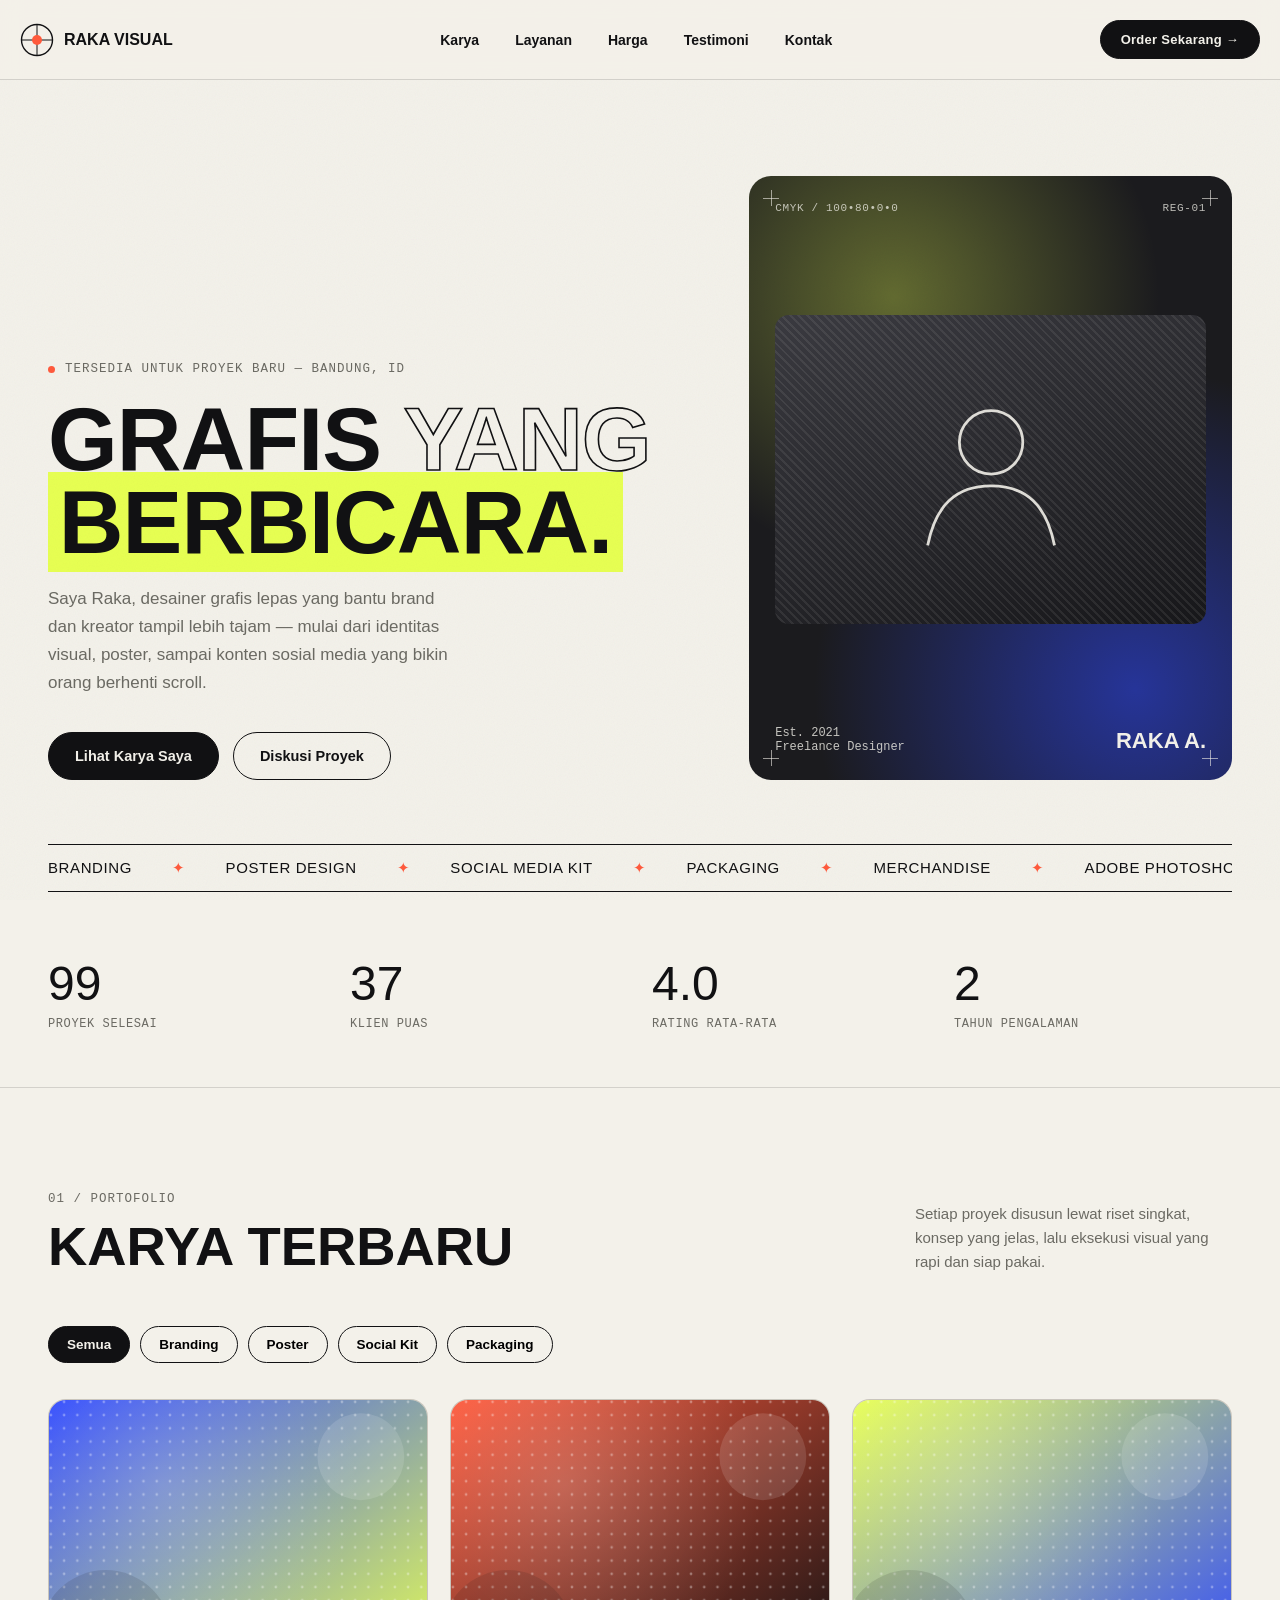
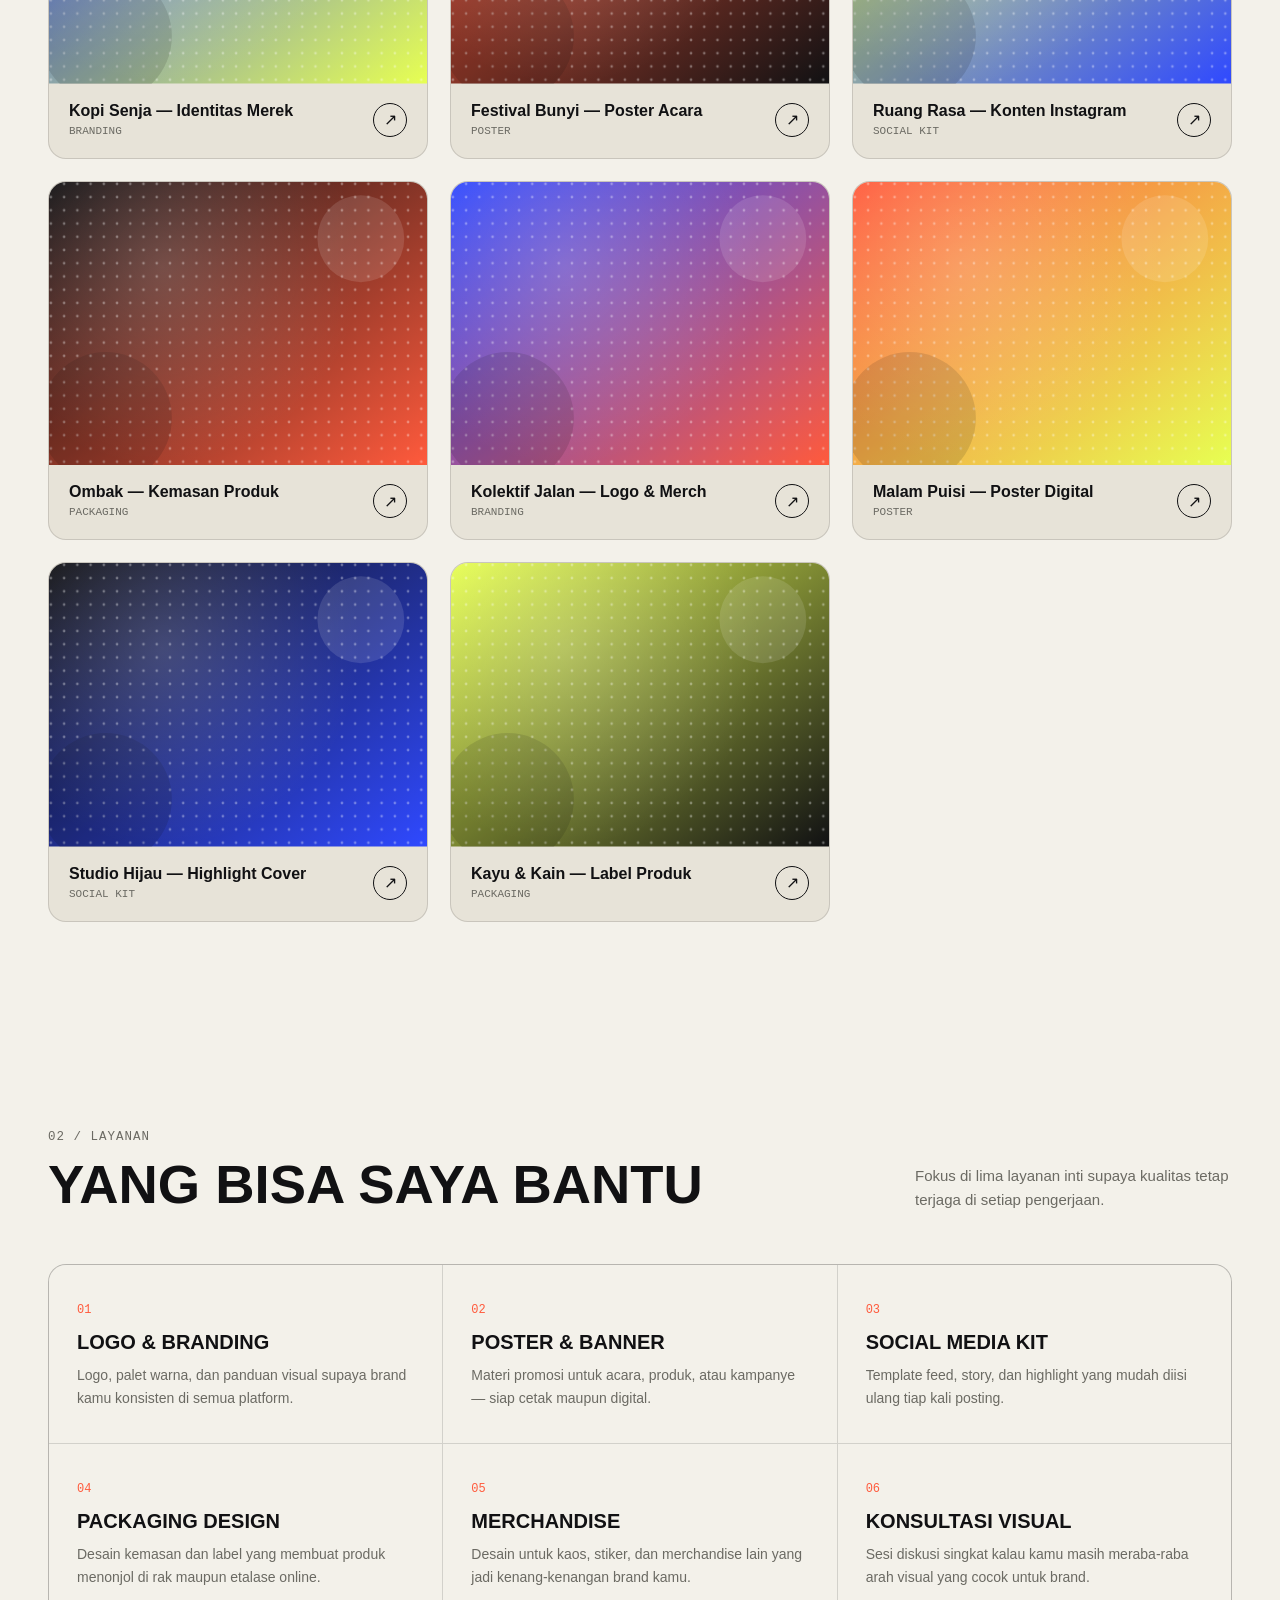
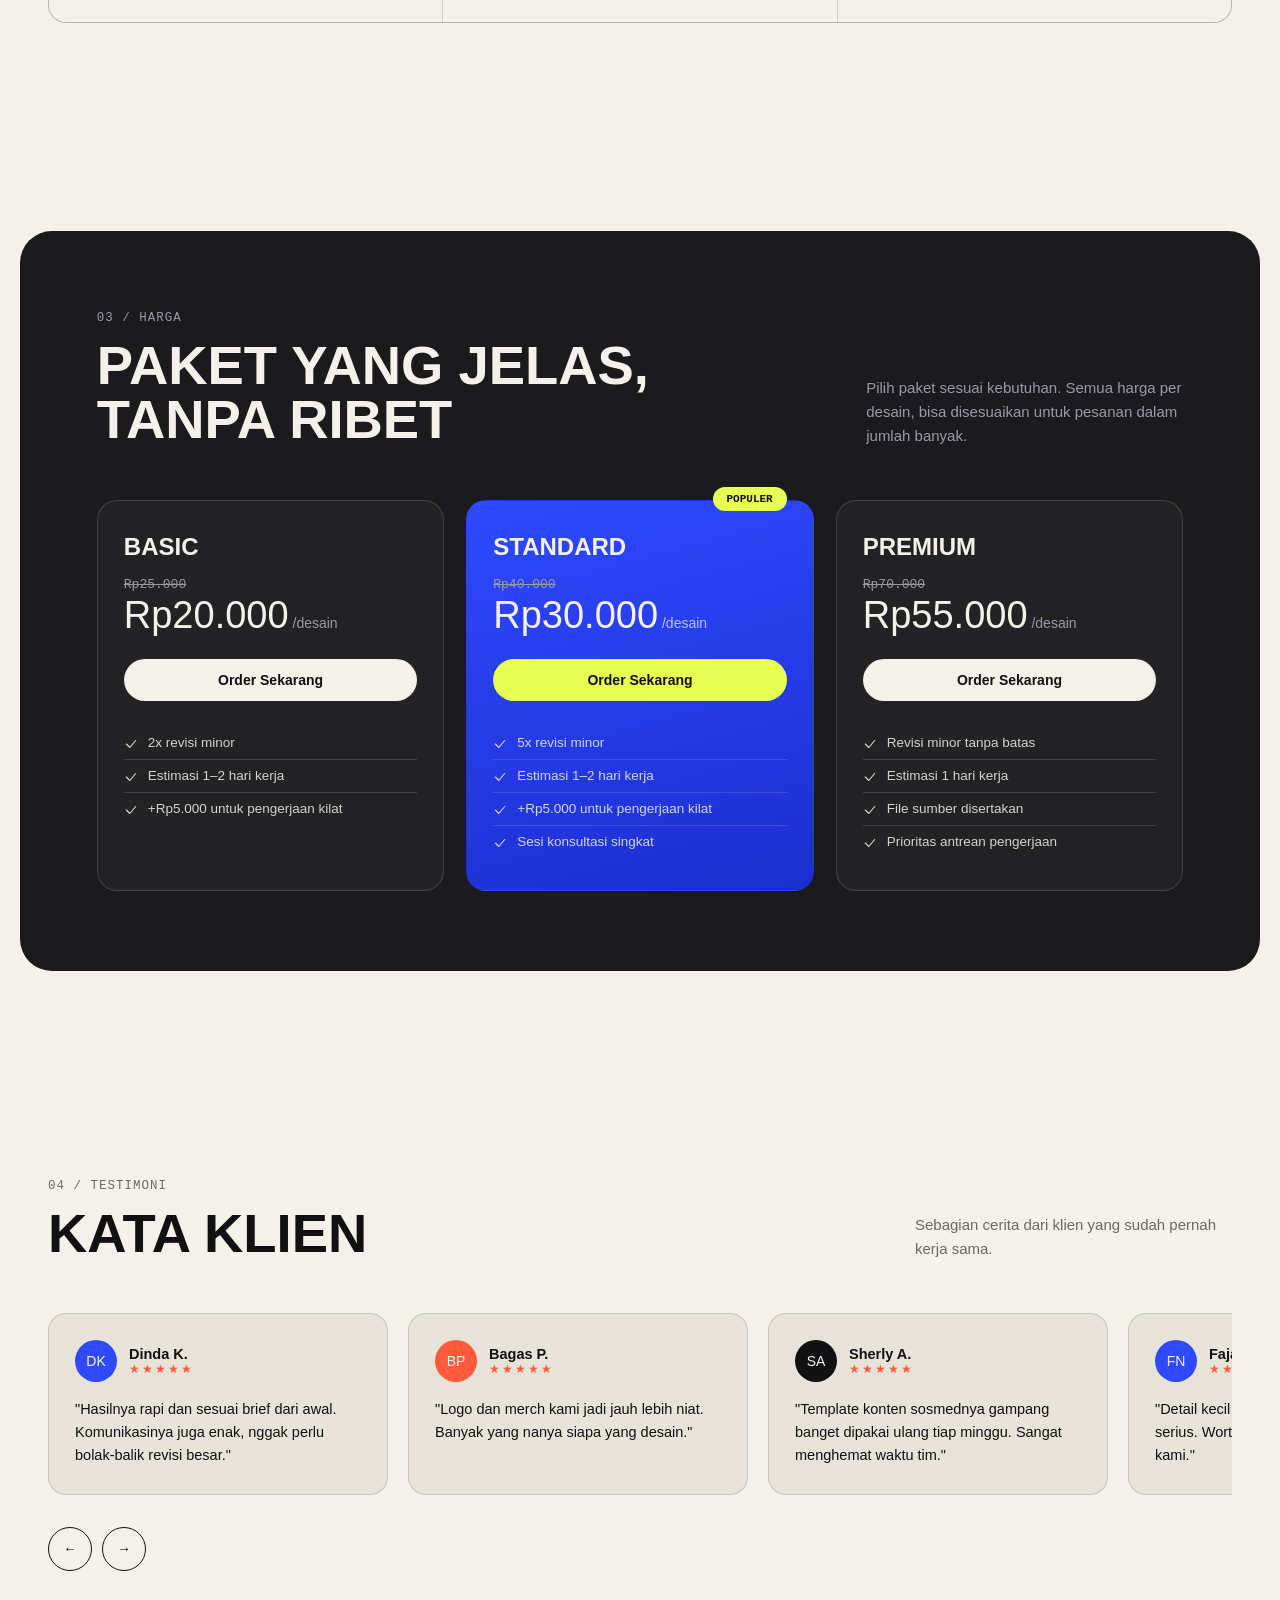
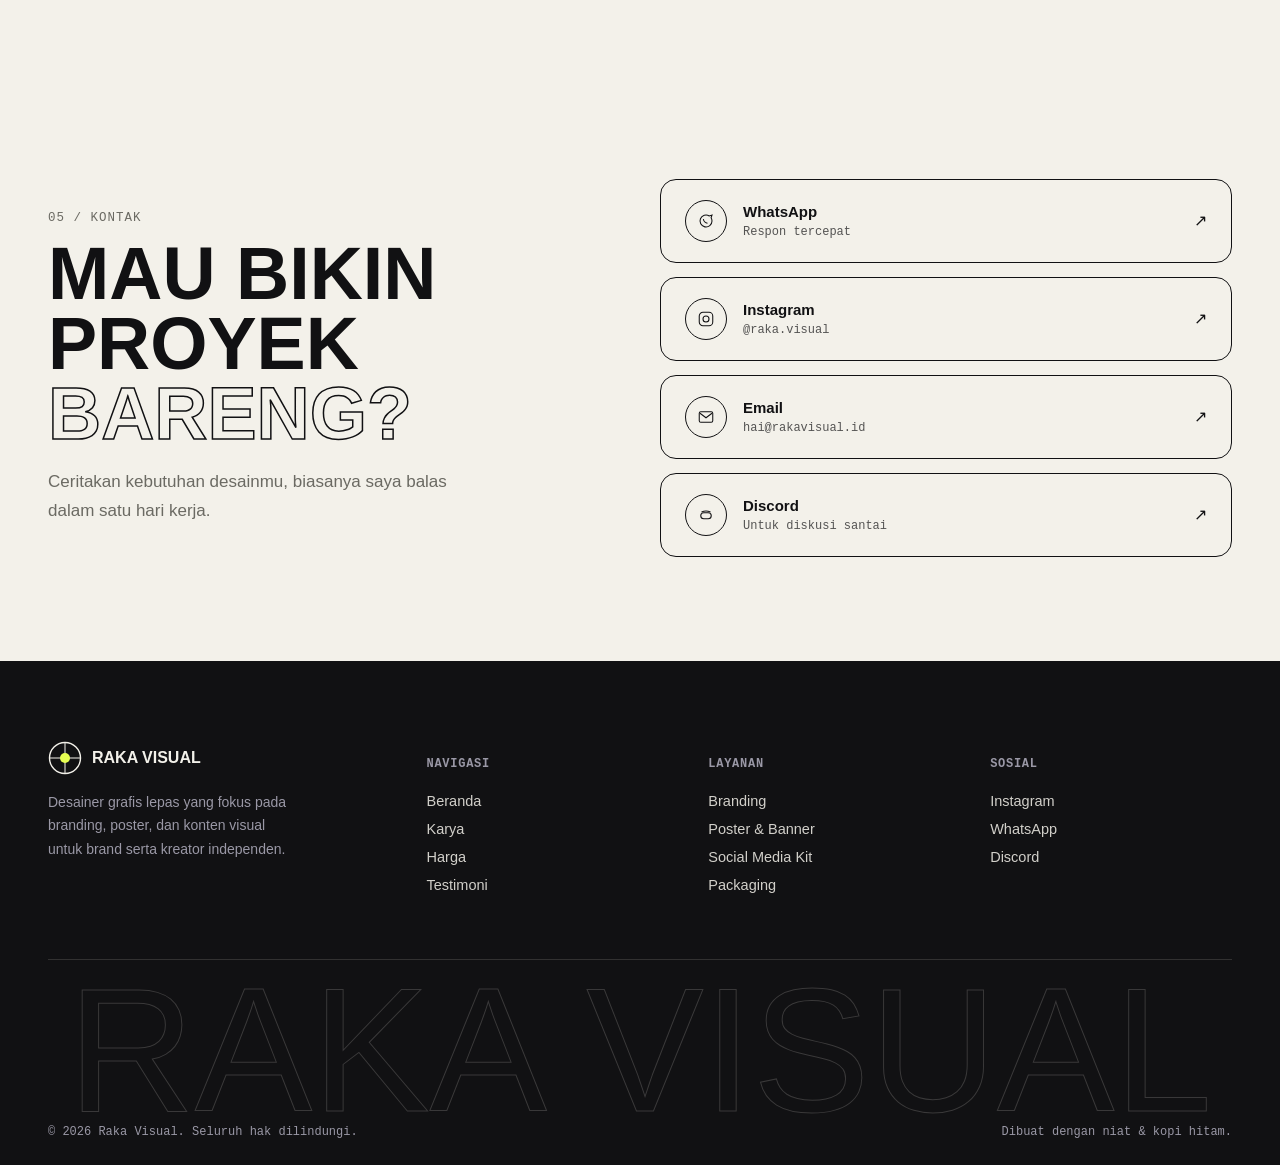
==== index.html @ ed89bfbc "Add files via upload" ====
<!DOCTYPE html>
<html lang="id">
<head>
<meta charset="UTF-8">
<meta name="viewport" content="width=device-width, initial-scale=1.0">
<title>Raka Visual — Desainer Grafis</title>
<meta name="description" content="Portofolio Raka Visual, desainer grafis lepas untuk branding, poster, social media kit, dan packaging.">
<style>
  :root{
    --ink:#111113;
    --paper:#F3F1EA;
    --paper-dim:#E7E3D8;
    --surface:#1B1B1E;
    --surface-2:#232326;
    --cobalt:#2F49FF;
    --acid:#E7FF52;
    --coral:#FF5A3C;
    --line: rgba(17,17,19,0.14);
    --line-dark: rgba(243,241,234,0.14);
    --muted:#6B6A63;
    --muted-dark:#9A98A6;
    --radius: 22px;
    --ff-display: 'Archivo Black', 'Arial Black', sans-serif;
    --ff-body: 'Inter', -apple-system, BlinkMacSystemFont, 'Segoe UI', sans-serif;
    --ff-mono: 'Space Mono', 'Courier New', monospace;
    --ease: cubic-bezier(.16,.84,.44,1);
  }

  @font-face{
    font-family:'Archivo Black'; src: local('Archivo Black');
  }

  *,*::before,*::after{ box-sizing:border-box; }
  html{ scroll-behavior:smooth; }
  @media (prefers-reduced-motion: reduce){
    html{ scroll-behavior:auto; }
    *,*::before,*::after{ animation-duration:0.001ms !important; animation-iteration-count:1 !important; transition-duration:0.001ms !important; scroll-behavior:auto !important; }
  }

  body{
    margin:0;
    background:var(--paper);
    color:var(--ink);
    font-family:var(--ff-body);
    -webkit-font-smoothing:antialiased;
    overflow-x:hidden;
  }

  img,svg{ display:block; max-width:100%; }
  a{ color:inherit; text-decoration:none; }
  button{ font-family:inherit; cursor:pointer; }
  ul{ margin:0; padding:0; list-style:none; }
  h1,h2,h3,p{ margin:0; }

  .skip-link{
    position:absolute; left:-999px; top:0; background:var(--ink); color:var(--paper);
    padding:12px 18px; z-index:999; border-radius:0 0 10px 0; font-family:var(--ff-mono); font-size:13px;
  }
  .skip-link:focus{ left:0; }

  :focus-visible{ outline:3px solid var(--cobalt); outline-offset:3px; }

  .wrap{ max-width:1240px; margin:0 auto; padding:0 28px; }

  /* ---------- grain + halftone texture ---------- */
  .grain{
    pointer-events:none; position:fixed; inset:0; z-index:2; opacity:.05; mix-blend-mode:multiply;
    background-image:url("data:image/svg+xml,%3Csvg xmlns='http://www.w3.org/2000/svg' width='120' height='120'%3E%3Cfilter id='n'%3E%3CfeTurbulence type='fractalNoise' baseFrequency='0.9' numOctaves='2' stitchTiles='stitch'/%3E%3C/filter%3E%3Crect width='100%25' height='100%25' filter='url(%23n)'/%3E%3C/svg%3E");
  }

  /* ---------- custom cursor (registration mark) ---------- */
  .reg-cursor{
    position:fixed; top:0; left:0; width:26px; height:26px; margin:-13px 0 0 -13px;
    border:1.5px solid var(--ink); border-radius:50%; pointer-events:none; z-index:9999;
    transform:translate(-100px,-100px); transition:transform .12s var(--ease), width .25s, height .25s, margin .25s, border-color .25s, background .25s;
  }
  .reg-cursor::before,.reg-cursor::after{
    content:""; position:absolute; background:var(--ink);
  }
  .reg-cursor::before{ top:50%; left:-6px; right:-6px; height:1px; transform:translateY(-.5px); }
  .reg-cursor::after{ left:50%; top:-6px; bottom:-6px; width:1px; transform:translateX(-.5px); }
  .reg-cursor.grow{ width:56px; height:56px; margin:-28px 0 0 -28px; border-color:var(--cobalt); background:rgba(47,73,255,.08); }
  @media (hover:none), (pointer:coarse){ .reg-cursor{ display:none; } }

  /* ================= NAV ================= */
  header{
    position:sticky; top:0; z-index:200; background:rgba(243,241,234,.82); backdrop-filter:blur(10px);
    border-bottom:1px solid var(--line);
    transition:padding .3s var(--ease);
  }
  .nav{ display:flex; align-items:center; justify-content:space-between; padding:20px 0; }
  header.shrink .nav{ padding:12px 0; }

  .brand{ display:flex; align-items:center; gap:10px; font-family:var(--ff-mono); font-size:15px; letter-spacing:.02em; }
  .brand-mark{ width:34px; height:34px; flex:none; }
  .brand strong{ font-family:var(--ff-display); font-size:16px; letter-spacing:0; }

  .nav-links{ display:flex; gap:36px; font-size:14px; font-weight:600; }
  .nav-links a{ position:relative; padding:4px 0; }
  .nav-links a::after{
    content:""; position:absolute; left:0; bottom:-2px; width:0; height:2px; background:var(--coral);
    transition:width .3s var(--ease);
  }
  .nav-links a:hover::after, .nav-links a:focus-visible::after{ width:100%; }

  .nav-cta{
    display:inline-flex; align-items:center; gap:8px; background:var(--ink); color:var(--paper);
    padding:11px 20px; border-radius:100px; font-size:13px; font-weight:700; letter-spacing:.02em;
    border:1px solid var(--ink); transition:transform .25s var(--ease), background .25s;
  }
  .nav-cta:hover{ transform:translateY(-2px); background:var(--cobalt); border-color:var(--cobalt); }

  .burger{ display:none; flex-direction:column; gap:5px; background:none; border:0; padding:8px; }
  .burger span{ width:24px; height:2px; background:var(--ink); display:block; transition:transform .3s, opacity .3s; }

  /* ================= HERO ================= */
  .hero{ position:relative; padding:96px 0 64px; overflow:hidden; }
  .hero-grid{ display:grid; grid-template-columns:1.15fr .85fr; gap:48px; align-items:end; }

  .eyebrow{
    display:inline-flex; align-items:center; gap:10px; font-family:var(--ff-mono); font-size:12.5px;
    letter-spacing:.08em; text-transform:uppercase; color:var(--muted); margin-bottom:22px;
  }
  .eyebrow .dot{ width:7px; height:7px; border-radius:50%; background:var(--coral); animation:pulse 1.8s infinite; }
  @keyframes pulse{ 0%,100%{ opacity:1; transform:scale(1);} 50%{ opacity:.4; transform:scale(1.3);} }

  .hero h1{
    font-family:var(--ff-display); text-transform:uppercase; line-height:.92;
    font-size:clamp(2.6rem, 7vw, 6rem); letter-spacing:-.01em;
  }
  .hero h1 .cut{ color:transparent; -webkit-text-stroke:1.6px var(--ink); }
  .hero h1 mark{ background:var(--acid); color:var(--ink); padding:0 .12em; box-decoration-break:clone; -webkit-box-decoration-break:clone; }

  .hero-sub{
    font-size:17px; line-height:1.65; color:var(--muted); max-width:44ch; margin-top:22px;
  }

  .hero-actions{ display:flex; gap:14px; margin-top:34px; flex-wrap:wrap; }
  .btn{
    display:inline-flex; align-items:center; gap:10px; padding:15px 26px; border-radius:100px;
    font-weight:700; font-size:14.5px; border:1.6px solid var(--ink); transition:transform .25s var(--ease), background .25s, color .25s, box-shadow .25s;
  }
  .btn-solid{ background:var(--ink); color:var(--paper); }
  .btn-solid:hover{ transform:translate(-3px,-3px); box-shadow:5px 5px 0 var(--coral); }
  .btn-ghost{ background:transparent; color:var(--ink); }
  .btn-ghost:hover{ transform:translate(-3px,-3px); box-shadow:5px 5px 0 var(--ink); background:var(--paper-dim); }

  .hero-card{
    position:relative; background:var(--surface); border-radius:var(--radius); padding:26px;
    color:var(--paper); aspect-ratio:4/5; overflow:hidden;
    background-image:
      radial-gradient(circle at 30% 20%, rgba(231,255,82,.35), transparent 45%),
      radial-gradient(circle at 80% 85%, rgba(47,73,255,.55), transparent 50%);
  }
  .hero-card .crop{ position:absolute; width:16px; height:16px; }
  .hero-card .crop::before, .hero-card .crop::after{ content:""; position:absolute; background:rgba(243,241,234,.6); }
  .hero-card .crop::before{ width:100%; height:1px; top:50%; }
  .hero-card .crop::after{ height:100%; width:1px; left:50%; }
  .crop.tl{ top:14px; left:14px; } .crop.tr{ top:14px; right:14px; }
  .crop.bl{ bottom:14px; left:14px; } .crop.br{ bottom:14px; right:14px; }

  .hero-card-content{ position:absolute; inset:26px; display:flex; flex-direction:column; justify-content:space-between; }
  .hero-card-top{ display:flex; justify-content:space-between; font-family:var(--ff-mono); font-size:11px; letter-spacing:.06em; color:rgba(243,241,234,.75); }
  .hero-photo{
    width:100%; height:56%; border-radius:14px; align-self:center;
    background:
      repeating-linear-gradient(45deg, rgba(243,241,234,.08) 0 2px, transparent 2px 6px),
      linear-gradient(160deg,#3a3a40,#17171a);
    display:flex; align-items:center; justify-content:center;
  }
  .hero-photo svg{ width:46%; opacity:.9; }
  .hero-card-bottom{ font-family:var(--ff-mono); font-size:12px; color:rgba(243,241,234,.8); display:flex; justify-content:space-between; align-items:flex-end; }
  .hero-card-bottom strong{ font-family:var(--ff-display); font-size:22px; color:var(--paper); display:block; text-transform:uppercase; }

  /* marquee */
  .marquee{
    margin-top:64px; border-top:1.6px solid var(--ink); border-bottom:1.6px solid var(--ink);
    padding:14px 0; overflow:hidden; white-space:nowrap;
  }
  .marquee-track{ display:inline-flex; gap:40px; animation:scroll 26s linear infinite; }
  .marquee:hover .marquee-track{ animation-play-state:paused; }
  @keyframes scroll{ from{ transform:translateX(0);} to{ transform:translateX(-50%);} }
  .marquee span{
    font-family:var(--ff-display); text-transform:uppercase; font-size:15px; letter-spacing:.04em;
    display:inline-flex; align-items:center; gap:40px;
  }
  .marquee span i{ font-style:normal; color:var(--coral); }

  /* ================= STATS ================= */
  .stats{ padding:56px 0; border-bottom:1px solid var(--line); }
  .stats-grid{ display:grid; grid-template-columns:repeat(4,1fr); gap:24px; }
  .stat-num{ font-family:var(--ff-display); font-size:clamp(2rem,4vw,3rem); }
  .stat-label{ font-family:var(--ff-mono); font-size:12px; color:var(--muted); text-transform:uppercase; letter-spacing:.05em; margin-top:6px; }

  /* ================= SECTION HEADS ================= */
  section{ padding:104px 0; position:relative; scroll-margin-top:88px; }
  #top{ scroll-margin-top:0; }
  .head{ display:flex; justify-content:space-between; align-items:flex-end; gap:24px; margin-bottom:52px; flex-wrap:wrap; }
  .head h2{ font-family:var(--ff-display); text-transform:uppercase; font-size:clamp(2.1rem,4.4vw,3.4rem); line-height:1; }
  .head p{ max-width:38ch; color:var(--muted); font-size:15px; line-height:1.6; }
  .sec-eyebrow{ font-family:var(--ff-mono); font-size:12.5px; letter-spacing:.08em; color:var(--muted); text-transform:uppercase; margin-bottom:14px; display:block; }

  .reveal{ opacity:0; transform:translateY(28px); transition:opacity .7s var(--ease), transform .7s var(--ease); }
  .reveal.in{ opacity:1; transform:none; }

  /* ================= PORTFOLIO ================= */
  .filters{ display:flex; gap:10px; flex-wrap:wrap; margin-bottom:36px; }
  .filter-btn{
    padding:10px 18px; border-radius:100px; border:1.4px solid var(--ink); background:transparent;
    font-size:13.5px; font-weight:700; transition:background .25s, color .25s;
  }
  .filter-btn.active, .filter-btn:hover{ background:var(--ink); color:var(--paper); }

  .grid-portfolio{ display:grid; grid-template-columns:repeat(3,1fr); gap:22px; }
  .p-card{
    position:relative; border-radius:18px; overflow:hidden; border:1px solid var(--line);
    background:var(--paper-dim); cursor:pointer; transition:transform .1s;
  }
  .p-card[hidden]{ display:none; }
  .p-thumb{ aspect-ratio:4/3; position:relative; overflow:hidden; }
  .p-thumb::after{ content:""; position:absolute; inset:0; background:radial-gradient(circle at 30% 30%, rgba(255,255,255,.18), transparent 60%); }
  .p-thumb svg{ position:absolute; inset:0; width:100%; height:100%; }
  .p-body{ padding:18px 20px 20px; display:flex; justify-content:space-between; align-items:center; }
  .p-body h3{ font-size:16px; font-weight:800; }
  .p-cat{ font-family:var(--ff-mono); font-size:11px; color:var(--muted); text-transform:uppercase; }
  .p-arrow{ width:34px; height:34px; border-radius:50%; border:1.4px solid var(--ink); display:flex; align-items:center; justify-content:center; transition:transform .3s var(--ease), background .3s; flex:none; }
  .p-card:hover .p-arrow{ background:var(--acid); transform:rotate(45deg); }
  .p-card .crop{ position:absolute; width:14px; height:14px; z-index:2; opacity:0; transition:opacity .3s; }
  .p-card:hover .crop{ opacity:.9; }
  .p-card .crop::before,.p-card .crop::after{ content:""; position:absolute; background:var(--ink); }
  .p-card .crop::before{ width:100%; height:1px; top:50%; } .p-card .crop::after{ height:100%; width:1px; left:50%; }

  /* ================= SERVICES ================= */
  .services-grid{ display:grid; grid-template-columns:repeat(3,1fr); gap:1px; background:var(--line); border:1px solid var(--line); border-radius:18px; overflow:hidden; }
  .service{ background:var(--paper); padding:34px 28px; transition:background .3s; }
  .service:hover{ background:var(--paper-dim); }
  .service .num{ font-family:var(--ff-mono); font-size:12px; color:var(--coral); }
  .service h3{ font-family:var(--ff-display); text-transform:uppercase; font-size:20px; margin-top:14px; }
  .service p{ font-size:14px; color:var(--muted); line-height:1.6; margin-top:10px; }

  /* ================= PRICING (dark) ================= */
  .pricing{ background:var(--surface); color:var(--paper); border-radius:32px; }
  .pricing .head h2{ color:var(--paper); }
  .pricing .head p{ color:var(--muted-dark); }
  .pricing .sec-eyebrow{ color:var(--muted-dark); }
  .price-grid{ display:grid; grid-template-columns:repeat(3,1fr); gap:22px; }
  .price-card{
    background:var(--surface-2); border-radius:20px; padding:32px 26px; position:relative;
    border:1px solid var(--line-dark); transition:transform .3s var(--ease), border-color .3s;
  }
  .price-card:hover{ transform:translateY(-8px); border-color:var(--cobalt); }
  .price-card.pop{ background:linear-gradient(165deg,var(--cobalt),#1b2ecf); border-color:transparent; }
  .badge-pop{
    position:absolute; top:-14px; right:26px; background:var(--acid); color:var(--ink);
    font-family:var(--ff-mono); font-size:11px; text-transform:uppercase; padding:6px 14px; border-radius:100px; font-weight:700;
  }
  .price-card h3{ font-family:var(--ff-display); text-transform:uppercase; font-size:24px; }
  .price-old{ font-family:var(--ff-mono); font-size:13px; color:var(--muted-dark); text-decoration:line-through; margin-top:16px; display:block; }
  .price-now{ font-family:var(--ff-display); font-size:38px; margin-top:2px; }
  .price-now span{ font-family:var(--ff-body); font-size:14px; font-weight:400; color:var(--muted-dark); }
  .price-card.pop .price-now span{ color:rgba(243,241,234,.75); }
  .price-cta{
    display:block; text-align:center; margin:22px 0 26px; background:var(--paper); color:var(--ink);
    padding:13px; border-radius:100px; font-weight:700; font-size:14px; transition:transform .25s var(--ease);
  }
  .price-card.pop .price-cta{ background:var(--acid); }
  .price-cta:hover{ transform:scale(1.04); }
  .price-list li{ display:flex; gap:10px; font-size:13.5px; padding:8px 0; border-top:1px solid var(--line-dark); color:rgba(243,241,234,.85); }
  .price-list li:first-child{ border-top:none; }
  .price-list svg{ flex:none; margin-top:2px; }

  /* ================= TESTIMONIALS ================= */
  .test-wrap{ position:relative; }
  .test-track{
    display:flex; gap:20px; overflow-x:auto; scroll-snap-type:x mandatory; padding-bottom:8px;
    scrollbar-width:none;
  }
  .test-track::-webkit-scrollbar{ display:none; }
  .t-card{
    scroll-snap-align:start; flex:0 0 340px; background:var(--paper-dim); border-radius:18px; padding:26px;
    border:1px solid var(--line);
  }
  .t-top{ display:flex; align-items:center; gap:12px; }
  .t-avatar{ width:42px; height:42px; border-radius:50%; flex:none; display:flex; align-items:center; justify-content:center; font-family:var(--ff-display); color:var(--paper); font-size:14px; }
  .t-name{ font-weight:800; font-size:14.5px; }
  .t-stars{ font-size:12px; color:var(--coral); letter-spacing:2px; }
  .t-quote{ font-size:14.5px; line-height:1.6; margin-top:16px; color:var(--ink); }
  .test-nav{ display:flex; gap:10px; margin-top:24px; }
  .test-nav button{
    width:44px; height:44px; border-radius:50%; border:1.4px solid var(--ink); background:transparent;
    display:flex; align-items:center; justify-content:center; transition:background .25s, color .25s;
  }
  .test-nav button:hover{ background:var(--ink); color:var(--paper); }

  /* ================= CONTACT ================= */
  .contact-grid{ display:grid; grid-template-columns:1fr 1fr; gap:40px; align-items:center; }
  .contact h2{
    font-family:var(--ff-display); text-transform:uppercase; line-height:.95; font-size:clamp(2.4rem,6vw,4.6rem);
  }
  .contact h2 .out{ color:transparent; -webkit-text-stroke:1.5px var(--ink); }
  .contact-methods{ display:grid; gap:14px; }
  .c-method{
    display:flex; align-items:center; justify-content:space-between; padding:20px 24px; border:1.4px solid var(--ink);
    border-radius:16px; transition:transform .25s var(--ease), background .25s, color .25s;
  }
  .c-method:hover{ background:var(--ink); color:var(--paper); transform:translateX(6px); }
  .c-method-left{ display:flex; align-items:center; gap:16px; }
  .c-icon{ width:42px; height:42px; border-radius:50%; border:1.4px solid currentColor; display:flex; align-items:center; justify-content:center; flex:none; }
  .c-title{ font-weight:800; font-size:15px; }
  .c-sub{ font-family:var(--ff-mono); font-size:12px; opacity:.7; }

  /* ================= FOOTER ================= */
  footer{ background:var(--ink); color:var(--paper); padding-top:80px; overflow:hidden; }
  .foot-grid{ display:grid; grid-template-columns:1.4fr 1fr 1fr 1fr; gap:40px; padding-bottom:60px; border-bottom:1px solid var(--line-dark); }
  .foot-brand p{ color:var(--muted-dark); font-size:14px; line-height:1.7; margin-top:16px; max-width:32ch; }
  .foot-col h4{ font-family:var(--ff-mono); font-size:12px; text-transform:uppercase; letter-spacing:.06em; color:var(--muted-dark); margin-bottom:16px; }
  .foot-col a{ display:block; font-size:14.5px; padding:6px 0; color:rgba(243,241,234,.85); transition:color .2s, transform .2s; }
  .foot-col a:hover{ color:var(--acid); transform:translateX(4px); display:block; }
  .foot-bottom{ display:flex; justify-content:space-between; padding:26px 0; font-family:var(--ff-mono); font-size:12px; color:var(--muted-dark); flex-wrap:wrap; gap:10px; }
  .foot-huge{
    font-family:var(--ff-display); text-transform:uppercase; font-size:clamp(3.5rem,14vw,11rem); line-height:.8;
    color:transparent; -webkit-text-stroke:1px rgba(243,241,234,.18); text-align:center; margin:20px 0 -.12em; user-select:none;
  }

  /* ================= LIGHTBOX ================= */
  .lightbox{
    position:fixed; inset:0; z-index:500; display:flex; align-items:center; justify-content:center;
    background:rgba(17,17,19,.86); backdrop-filter:blur(6px); opacity:0; pointer-events:none; transition:opacity .3s var(--ease);
    padding:24px;
  }
  .lightbox.open{ opacity:1; pointer-events:auto; }
  .lb-panel{
    background:var(--paper); border-radius:22px; max-width:760px; width:100%; overflow:hidden;
    transform:scale(.94) translateY(10px); transition:transform .35s var(--ease);
    max-height:88vh; overflow-y:auto;
  }
  .lightbox.open .lb-panel{ transform:none; }
  .lb-thumb{ aspect-ratio:16/9; position:relative; }
  .lb-thumb svg{ position:absolute; inset:0; width:100%; height:100%; }
  .lb-body{ padding:28px 30px 32px; }
  .lb-body .p-cat{ margin-bottom:10px; display:inline-block; }
  .lb-body h3{ font-family:var(--ff-display); text-transform:uppercase; font-size:26px; }
  .lb-body p{ color:var(--muted); font-size:14.5px; line-height:1.7; margin-top:14px; }
  .lb-tags{ display:flex; gap:8px; margin-top:18px; flex-wrap:wrap; }
  .lb-tags span{ font-family:var(--ff-mono); font-size:11px; border:1px solid var(--line); padding:6px 12px; border-radius:100px; color:var(--muted); }
  .lb-close{
    position:absolute; top:18px; right:18px; width:38px; height:38px; border-radius:50%; background:var(--ink); color:var(--paper);
    display:flex; align-items:center; justify-content:center; border:none;
  }

  /* ================= RESPONSIVE ================= */
  @media (max-width:960px){
    .hero-grid{ grid-template-columns:1fr; }
    .hero-card{ aspect-ratio:16/9; order:-1; }
    .stats-grid{ grid-template-columns:repeat(2,1fr); }
    .grid-portfolio{ grid-template-columns:repeat(2,1fr); }
    .services-grid{ grid-template-columns:1fr; }
    .price-grid{ grid-template-columns:1fr; }
    .contact-grid{ grid-template-columns:1fr; }
    .foot-grid{ grid-template-columns:1fr 1fr; }
  }
  @media (max-width:640px){
    .wrap{ padding:0 20px; }
    .nav-links, .nav-cta{ display:none; }
    .burger{ display:flex; }
    section{ padding:72px 0; }
    .grid-portfolio{ grid-template-columns:1fr; }
    .stats-grid{ grid-template-columns:1fr 1fr; gap:28px 16px; }
    .foot-grid{ grid-template-columns:1fr; gap:32px; padding-bottom:40px; }
    .marquee span{ font-size:12px; }
  }

  .mobile-menu{
    position:fixed; inset:0 0 0 auto; width:min(320px,86vw); background:var(--ink); color:var(--paper); z-index:300;
    transform:translateX(100%); transition:transform .4s var(--ease); padding:28px 26px; display:flex; flex-direction:column; gap:6px;
  }
  .mobile-menu.open{ transform:translateX(0); }
  .mobile-menu a{ font-family:var(--ff-display); text-transform:uppercase; font-size:22px; padding:14px 0; border-bottom:1px solid var(--line-dark); }
  .mm-close{ align-self:flex-end; background:none; border:none; color:var(--paper); font-size:28px; margin-bottom:10px; }
  .scrim{ position:fixed; inset:0; background:rgba(0,0,0,.4); z-index:290; opacity:0; pointer-events:none; transition:opacity .3s; }
  .scrim.open{ opacity:1; pointer-events:auto; }
</style>
</head>
<body>

<a href="#konten" class="skip-link">Lompat ke konten utama</a>
<div class="grain" aria-hidden="true"></div>
<div class="reg-cursor" id="cursor" aria-hidden="true"></div>

<header id="siteHeader">
  <div class="wrap nav">
    <a href="#top" class="brand">
      <svg class="brand-mark" viewBox="0 0 34 34" aria-hidden="true">
        <circle cx="17" cy="17" r="15.5" fill="none" stroke="#111113" stroke-width="1.4"/>
        <line x1="17" y1="2" x2="17" y2="32" stroke="#111113" stroke-width="1"/>
        <line x1="2" y1="17" x2="32" y2="17" stroke="#111113" stroke-width="1"/>
        <circle cx="17" cy="17" r="5" fill="#FF5A3C"/>
      </svg>
      <strong>RAKA VISUAL</strong>
    </a>
    <nav class="nav-links" aria-label="Navigasi utama">
      <a href="#karya">Karya</a>
      <a href="#layanan">Layanan</a>
      <a href="#harga">Harga</a>
      <a href="#testimoni">Testimoni</a>
      <a href="#kontak">Kontak</a>
    </nav>
    <a href="#kontak" class="nav-cta">Order Sekarang →</a>
    <button class="burger" id="burgerBtn" aria-label="Buka menu" aria-expanded="false" aria-controls="mobileMenu">
      <span></span><span></span><span></span>
    </button>
  </div>
</header>

<div class="scrim" id="scrim"></div>
<div class="mobile-menu" id="mobileMenu" aria-label="Menu mobile">
  <button class="mm-close" id="mmClose" aria-label="Tutup menu">×</button>
  <a href="#karya">Karya</a>
  <a href="#layanan">Layanan</a>
  <a href="#harga">Harga</a>
  <a href="#testimoni">Testimoni</a>
  <a href="#kontak">Kontak</a>
</div>

<main id="konten">

  <!-- ================= HERO ================= -->
  <section class="hero" id="top">
    <div class="wrap">
      <div class="hero-grid">
        <div>
          <span class="eyebrow"><span class="dot"></span> Tersedia untuk proyek baru — Bandung, ID</span>
          <h1>
            Grafis <span class="cut">yang</span><br>
            <mark>berbicara.</mark>
          </h1>
          <p class="hero-sub">Saya Raka, desainer grafis lepas yang bantu brand dan kreator tampil lebih tajam — mulai dari identitas visual, poster, sampai konten sosial media yang bikin orang berhenti scroll.</p>
          <div class="hero-actions">
            <a href="#karya" class="btn btn-solid">Lihat Karya Saya</a>
            <a href="#kontak" class="btn btn-ghost">Diskusi Proyek</a>
          </div>
        </div>

        <div class="hero-card">
          <div class="crop tl"></div><div class="crop tr"></div><div class="crop bl"></div><div class="crop br"></div>
          <div class="hero-card-content">
            <div class="hero-card-top"><span>CMYK / 100•80•0•0</span><span>REG-01</span></div>
            <div class="hero-photo">
              <svg viewBox="0 0 100 100" fill="none" aria-hidden="true">
                <circle cx="50" cy="36" r="16" stroke="#F3F1EA" stroke-width="1.4"/>
                <path d="M18 88c4-20 14-30 32-30s28 10 32 30" stroke="#F3F1EA" stroke-width="1.4"/>
              </svg>
            </div>
            <div class="hero-card-bottom">
              <span>Est. 2021<br>Freelance Designer</span>
              <strong>Raka A.</strong>
            </div>
          </div>
        </div>
      </div>

      <div class="marquee" aria-hidden="true">
        <div class="marquee-track">
          <span>Branding <i>✦</i> Poster Design <i>✦</i> Social Media Kit <i>✦</i> Packaging <i>✦</i> Merchandise <i>✦</i> Adobe Photoshop <i>✦</i> Illustrator <i>✦</i></span>
          <span>Branding <i>✦</i> Poster Design <i>✦</i> Social Media Kit <i>✦</i> Packaging <i>✦</i> Merchandise <i>✦</i> Adobe Photoshop <i>✦</i> Illustrator <i>✦</i></span>
        </div>
      </div>
    </div>
  </section>

  <!-- ================= STATS ================= -->
  <section class="stats" style="padding-top:0;">
    <div class="wrap stats-grid">
      <div class="reveal">
        <div class="stat-num" data-count="120">0</div>
        <div class="stat-label">Proyek Selesai</div>
      </div>
      <div class="reveal">
        <div class="stat-num" data-count="45">0</div>
        <div class="stat-label">Klien Puas</div>
      </div>
      <div class="reveal">
        <div class="stat-num"><span data-count="4.9" data-decimal="1">0</span></div>
        <div class="stat-label">Rating Rata-rata</div>
      </div>
      <div class="reveal">
        <div class="stat-num" data-count="3">0</div>
        <div class="stat-label">Tahun Pengalaman</div>
      </div>
    </div>
  </section>

  <!-- ================= PORTFOLIO ================= -->
  <section id="karya">
    <div class="wrap">
      <div class="head reveal">
        <div>
          <span class="sec-eyebrow">01 / Portofolio</span>
          <h2>Karya Terbaru</h2>
        </div>
        <p>Setiap proyek disusun lewat riset singkat, konsep yang jelas, lalu eksekusi visual yang rapi dan siap pakai.</p>
      </div>

      <div class="filters reveal" role="tablist" aria-label="Filter kategori karya">
        <button class="filter-btn active" data-filter="semua">Semua</button>
        <button class="filter-btn" data-filter="branding">Branding</button>
        <button class="filter-btn" data-filter="poster">Poster</button>
        <button class="filter-btn" data-filter="social">Social Kit</button>
        <button class="filter-btn" data-filter="packaging">Packaging</button>
      </div>

      <div class="grid-portfolio" id="portfolioGrid"></div>
    </div>
  </section>

  <!-- ================= SERVICES ================= -->
  <section id="layanan">
    <div class="wrap">
      <div class="head reveal">
        <div>
          <span class="sec-eyebrow">02 / Layanan</span>
          <h2>Yang Bisa Saya Bantu</h2>
        </div>
        <p>Fokus di lima layanan inti supaya kualitas tetap terjaga di setiap pengerjaan.</p>
      </div>
      <div class="services-grid reveal" id="servicesGrid"></div>
    </div>
  </section>

  <!-- ================= PRICING ================= -->
  <section id="harga">
    <div class="wrap pricing reveal" style="padding:80px 6vw;">
      <div class="head">
        <div>
          <span class="sec-eyebrow">03 / Harga</span>
          <h2>Paket yang Jelas,<br>Tanpa Ribet</h2>
        </div>
        <p>Pilih paket sesuai kebutuhan. Semua harga per desain, bisa disesuaikan untuk pesanan dalam jumlah banyak.</p>
      </div>
      <div class="price-grid" id="priceGrid"></div>
    </div>
  </section>

  <!-- ================= TESTIMONIALS ================= -->
  <section id="testimoni">
    <div class="wrap">
      <div class="head reveal">
        <div>
          <span class="sec-eyebrow">04 / Testimoni</span>
          <h2>Kata Klien</h2>
        </div>
        <p>Sebagian cerita dari klien yang sudah pernah kerja sama.</p>
      </div>
      <div class="test-wrap reveal">
        <div class="test-track" id="testTrack"></div>
        <div class="test-nav">
          <button id="tPrev" aria-label="Testimoni sebelumnya">←</button>
          <button id="tNext" aria-label="Testimoni berikutnya">→</button>
        </div>
      </div>
    </div>
  </section>

  <!-- ================= CONTACT ================= -->
  <section id="kontak" class="contact">
    <div class="wrap contact-grid">
      <div class="reveal">
        <span class="sec-eyebrow">05 / Kontak</span>
        <h2>Mau bikin<br>proyek <span class="out">bareng?</span></h2>
        <p class="hero-sub" style="margin-top:20px;">Ceritakan kebutuhan desainmu, biasanya saya balas dalam satu hari kerja.</p>
      </div>
      <div class="contact-methods reveal">
        <a class="c-method" href="https://wa.me/6281234567890" target="_blank" rel="noopener">
          <span class="c-method-left">
            <span class="c-icon" aria-hidden="true">
              <svg width="18" height="18" viewBox="0 0 24 24" fill="none"><path d="M20 12a8 8 0 1 1-3.6-6.7L20 4l-1.2 3.7A8 8 0 0 1 20 12Z" stroke="currentColor" stroke-width="1.4"/><path d="M8.5 9.5c.3 2.6 2.9 5.2 5.5 5.5" stroke="currentColor" stroke-width="1.4"/></svg>
            </span>
            <span><span class="c-title">WhatsApp</span><br><span class="c-sub">Respon tercepat</span></span>
          </span>
          <span aria-hidden="true">↗</span>
        </a>
        <a class="c-method" href="https://instagram.com/raka.visual" target="_blank" rel="noopener">
          <span class="c-method-left">
            <span class="c-icon" aria-hidden="true">
              <svg width="18" height="18" viewBox="0 0 24 24" fill="none"><rect x="3" y="3" width="18" height="18" rx="5" stroke="currentColor" stroke-width="1.4"/><circle cx="12" cy="12" r="4" stroke="currentColor" stroke-width="1.4"/></svg>
            </span>
            <span><span class="c-title">Instagram</span><br><span class="c-sub">@raka.visual</span></span>
          </span>
          <span aria-hidden="true">↗</span>
        </a>
        <a class="c-method" href="mailto:hai@rakavisual.id">
          <span class="c-method-left">
            <span class="c-icon" aria-hidden="true">
              <svg width="18" height="18" viewBox="0 0 24 24" fill="none"><rect x="3" y="5" width="18" height="14" rx="2" stroke="currentColor" stroke-width="1.4"/><path d="M4 7l8 6 8-6" stroke="currentColor" stroke-width="1.4"/></svg>
            </span>
            <span><span class="c-title">Email</span><br><span class="c-sub">hai@rakavisual.id</span></span>
          </span>
          <span aria-hidden="true">↗</span>
        </a>
        <a class="c-method" href="https://discord.gg/" target="_blank" rel="noopener">
          <span class="c-method-left">
            <span class="c-icon" aria-hidden="true">
              <svg width="18" height="18" viewBox="0 0 24 24" fill="none"><path d="M6 8c3.5-1.6 8.5-1.6 12 0" stroke="currentColor" stroke-width="1.4"/><rect x="5" y="9" width="14" height="8" rx="4" stroke="currentColor" stroke-width="1.4"/></svg>
            </span>
            <span><span class="c-title">Discord</span><br><span class="c-sub">Untuk diskusi santai</span></span>
          </span>
          <span aria-hidden="true">↗</span>
        </a>
      </div>
    </div>
  </section>

</main>

<footer>
  <div class="wrap">
    <div class="foot-grid">
      <div class="foot-brand">
        <div class="brand">
          <svg class="brand-mark" viewBox="0 0 34 34" aria-hidden="true">
            <circle cx="17" cy="17" r="15.5" fill="none" stroke="#F3F1EA" stroke-width="1.4"/>
            <line x1="17" y1="2" x2="17" y2="32" stroke="#F3F1EA" stroke-width="1"/>
            <line x1="2" y1="17" x2="32" y2="17" stroke="#F3F1EA" stroke-width="1"/>
            <circle cx="17" cy="17" r="5" fill="#E7FF52"/>
          </svg>
          <strong>RAKA VISUAL</strong>
        </div>
        <p>Desainer grafis lepas yang fokus pada branding, poster, dan konten visual untuk brand serta kreator independen.</p>
      </div>
      <div class="foot-col">
        <h4>Navigasi</h4>
        <a href="#top">Beranda</a>
        <a href="#karya">Karya</a>
        <a href="#harga">Harga</a>
        <a href="#testimoni">Testimoni</a>
      </div>
      <div class="foot-col">
        <h4>Layanan</h4>
        <a href="#layanan">Branding</a>
        <a href="#layanan">Poster & Banner</a>
        <a href="#layanan">Social Media Kit</a>
        <a href="#layanan">Packaging</a>
      </div>
      <div class="foot-col">
        <h4>Sosial</h4>
        <a href="https://instagram.com/raka.visual" target="_blank" rel="noopener">Instagram</a>
        <a href="https://wa.me/6281234567890" target="_blank" rel="noopener">WhatsApp</a>
        <a href="https://discord.gg/" target="_blank" rel="noopener">Discord</a>
      </div>
    </div>
    <div class="foot-huge" aria-hidden="true">RAKA VISUAL</div>
    <div class="foot-bottom">
      <span>© 2026 Raka Visual. Seluruh hak dilindungi.</span>
      <span>Dibuat dengan niat & kopi hitam.</span>
    </div>
  </div>
</footer>

<!-- ================= LIGHTBOX ================= -->
<div class="lightbox" id="lightbox" role="dialog" aria-modal="true" aria-label="Detail karya">
  <div class="lb-panel">
    <button class="lb-close" id="lbClose" aria-label="Tutup detail">×</button>
    <div class="lb-thumb" id="lbThumb"></div>
    <div class="lb-body">
      <span class="p-cat" id="lbCat"></span>
      <h3 id="lbTitle"></h3>
      <p id="lbDesc"></p>
      <div class="lb-tags" id="lbTags"></div>
    </div>
  </div>
</div>

<script>
(function(){
  "use strict";

  /* ---------- data ---------- */
  const works = [
    { title:"Kopi Senja — Identitas Merek", cat:"branding", catLabel:"Branding", grad:["#2F49FF","#E7FF52"], desc:"Perancangan logo, palet warna, dan panduan visual untuk kedai kopi lokal yang ingin tampil hangat namun modern.", tags:["Logo","Guideline","Illustrator"] },
    { title:"Festival Bunyi — Poster Acara", cat:"poster", catLabel:"Poster", grad:["#FF5A3C","#111113"], desc:"Seri poster untuk festival musik indie, memakai tipografi besar dan komposisi asimetris agar mudah dikenali dari jauh.", tags:["Poster","Print","Photoshop"] },
    { title:"Ruang Rasa — Konten Instagram", cat:"social", catLabel:"Social Kit", grad:["#E7FF52","#2F49FF"], desc:"Template konten feed dan story untuk restoran, dirancang agar konsisten dan mudah diisi ulang setiap minggu.", tags:["Social Kit","Template","Canva"] },
    { title:"Ombak — Kemasan Produk", cat:"packaging", catLabel:"Packaging", grad:["#111113","#FF5A3C"], desc:"Desain kemasan untuk produk perawatan kulit lokal, menonjolkan bahan alami lewat ilustrasi garis sederhana.", tags:["Packaging","Ilustrasi","Print"] },
    { title:"Kolektif Jalan — Logo & Merch", cat:"branding", catLabel:"Branding", grad:["#2F49FF","#FF5A3C"], desc:"Identitas visual komunitas skateboard, termasuk logo utama, badge, dan variasi warna untuk merchandise.", tags:["Logo","Merch","Branding"] },
    { title:"Malam Puisi — Poster Digital", cat:"poster", catLabel:"Poster", grad:["#FF5A3C","#E7FF52"], desc:"Poster promosi acara baca puisi bulanan, dibuat dalam format digital dan cetak A3.", tags:["Poster","Digital","Layout"] },
    { title:"Studio Hijau — Highlight Cover", cat:"social", catLabel:"Social Kit", grad:["#111113","#2F49FF"], desc:"Set ikon highlight dan story template untuk brand tanaman hias, bergaya minimal dengan aksen ilustrasi tangan.", tags:["Social Kit","Ikon","Ilustrasi"] },
    { title:"Kayu & Kain — Label Produk", cat:"packaging", catLabel:"Packaging", grad:["#E7FF52","#111113"], desc:"Label dan kartu ucapan untuk brand kerajinan rumahan, mengutamakan kesan hangat dan personal.", tags:["Label","Print","Tipografi"] },
  ];

  const services = [
    { n:"01", t:"Logo & Branding", d:"Logo, palet warna, dan panduan visual supaya brand kamu konsisten di semua platform." },
    { n:"02", t:"Poster & Banner", d:"Materi promosi untuk acara, produk, atau kampanye — siap cetak maupun digital." },
    { n:"03", t:"Social Media Kit", d:"Template feed, story, dan highlight yang mudah diisi ulang tiap kali posting." },
    { n:"04", t:"Packaging Design", d:"Desain kemasan dan label yang membuat produk menonjol di rak maupun etalase online." },
    { n:"05", t:"Merchandise", d:"Desain untuk kaos, stiker, dan merchandise lain yang jadi kenang-kenangan brand kamu." },
    { n:"06", t:"Konsultasi Visual", d:"Sesi diskusi singkat kalau kamu masih meraba-raba arah visual yang cocok untuk brand." },
  ];

  const pricing = [
    { name:"Basic", old:"Rp25.000", now:"Rp20.000", features:["2x revisi minor","Estimasi 1–2 hari kerja","+Rp5.000 untuk pengerjaan kilat"], pop:false },
    { name:"Standard", old:"Rp40.000", now:"Rp30.000", features:["5x revisi minor","Estimasi 1–2 hari kerja","+Rp5.000 untuk pengerjaan kilat","Sesi konsultasi singkat"], pop:true },
    { name:"Premium", old:"Rp70.000", now:"Rp55.000", features:["Revisi minor tanpa batas","Estimasi 1 hari kerja","File sumber disertakan","Prioritas antrean pengerjaan"], pop:false },
  ];

  const testimonials = [
    { name:"Dinda K.", role:"Pemilik Kopi Senja", quote:"Hasilnya rapi dan sesuai brief dari awal. Komunikasinya juga enak, nggak perlu bolak-balik revisi besar.", init:"DK", c1:"#2F49FF" },
    { name:"Bagas P.", role:"Founder Kolektif Jalan", quote:"Logo dan merch kami jadi jauh lebih niat. Banyak yang nanya siapa yang desain.", init:"BP", c1:"#FF5A3C" },
    { name:"Sherly A.", role:"Ruang Rasa Resto", quote:"Template konten sosmednya gampang banget dipakai ulang tiap minggu. Sangat menghemat waktu tim.", init:"SA", c1:"#111113" },
    { name:"Fajar N.", role:"Studio Hijau", quote:"Detail kecil kayak ikon highlight aja digarap serius. Worth it buat brand kecil kayak kami.", init:"FN", c1:"#2F49FF" },
    { name:"Melati R.", role:"Kayu & Kain Craft", quote:"Suka sama konsep labelnya, kesan handmade-nya dapat banget tanpa kelihatan berantakan.", init:"MR", c1:"#FF5A3C" },
  ];

  /* ---------- helper: gradient thumb svg ---------- */
  function thumbSVG(id, colors){
    return `<svg viewBox="0 0 400 300" preserveAspectRatio="xMidYMid slice" xmlns="http://www.w3.org/2000/svg" aria-hidden="true">
      <defs>
        <linearGradient id="g${id}" x1="0" y1="0" x2="1" y2="1">
          <stop offset="0" stop-color="${colors[0]}"/>
          <stop offset="1" stop-color="${colors[1]}"/>
        </linearGradient>
        <pattern id="dots${id}" width="14" height="14" patternUnits="userSpaceOnUse">
          <circle cx="2" cy="2" r="1.4" fill="rgba(255,255,255,0.35)"/>
        </pattern>
      </defs>
      <rect width="400" height="300" fill="url(#g${id})"/>
      <rect width="400" height="300" fill="url(#dots${id})"/>
      <circle cx="330" cy="60" r="46" fill="rgba(255,255,255,0.12)"/>
      <circle cx="60" cy="250" r="70" fill="rgba(0,0,0,0.12)"/>
    </svg>`;
  }

  /* ---------- render portfolio ---------- */
  const grid = document.getElementById('portfolioGrid');
  works.forEach((w,i)=>{
    const card = document.createElement('div');
    card.className = 'p-card reveal';
    card.dataset.cat = w.cat;
    card.dataset.index = i;
    card.setAttribute('role','button');
    card.setAttribute('tabindex','0');
    card.innerHTML = `
      <div class="crop tl"></div><div class="crop tr"></div><div class="crop bl"></div><div class="crop br"></div>
      <div class="p-thumb">${thumbSVG('p'+i, w.grad)}</div>
      <div class="p-body">
        <div><h3>${w.title}</h3><span class="p-cat">${w.catLabel}</span></div>
        <span class="p-arrow" aria-hidden="true">↗</span>
      </div>`;
    grid.appendChild(card);
  });

  function openLightbox(i){
    const w = works[i];
    document.getElementById('lbThumb').innerHTML = thumbSVG('lb'+i, w.grad);
    document.getElementById('lbCat').textContent = w.catLabel;
    document.getElementById('lbTitle').textContent = w.title;
    document.getElementById('lbDesc').textContent = w.desc;
    document.getElementById('lbTags').innerHTML = w.tags.map(t=>`<span>${t}</span>`).join('');
    document.getElementById('lightbox').classList.add('open');
    document.body.style.overflow = 'hidden';
  }
  function closeLightbox(){
    document.getElementById('lightbox').classList.remove('open');
    document.body.style.overflow = '';
  }
  grid.addEventListener('click', e=>{
    const card = e.target.closest('.p-card');
    if(card) openLightbox(+card.dataset.index);
  });
  grid.addEventListener('keydown', e=>{
    if(e.key === 'Enter' || e.key === ' '){
      const card = e.target.closest('.p-card');
      if(card){ e.preventDefault(); openLightbox(+card.dataset.index); }
    }
  });
  document.getElementById('lbClose').addEventListener('click', closeLightbox);
  document.getElementById('lightbox').addEventListener('click', e=>{ if(e.target.id==='lightbox') closeLightbox(); });
  document.addEventListener('keydown', e=>{ if(e.key==='Escape') closeLightbox(); });

  /* ---------- filters ---------- */
  document.querySelectorAll('.filter-btn').forEach(btn=>{
    btn.addEventListener('click', ()=>{
      document.querySelectorAll('.filter-btn').forEach(b=>b.classList.remove('active'));
      btn.classList.add('active');
      const f = btn.dataset.filter;
      document.querySelectorAll('.p-card').forEach(card=>{
        card.hidden = !(f === 'semua' || card.dataset.cat === f);
      });
    });
  });

  /* ---------- services ---------- */
  const sGrid = document.getElementById('servicesGrid');
  services.forEach(s=>{
    const el = document.createElement('div');
    el.className = 'service';
    el.innerHTML = `<span class="num">${s.n}</span><h3>${s.t}</h3><p>${s.d}</p>`;
    sGrid.appendChild(el);
  });

  /* ---------- pricing ---------- */
  const pGrid = document.getElementById('priceGrid');
  pricing.forEach(p=>{
    const el = document.createElement('div');
    el.className = 'price-card' + (p.pop ? ' pop' : '');
    el.innerHTML = `
      ${p.pop ? '<span class="badge-pop">Populer</span>' : ''}
      <h3>${p.name}</h3>
      <span class="price-old">${p.old}</span>
      <div class="price-now">${p.now}<span> /desain</span></div>
      <a href="#kontak" class="price-cta">Order Sekarang</a>
      <ul class="price-list">
        ${p.features.map(f=>`<li><svg width="14" height="14" viewBox="0 0 24 24" fill="none"><path d="M4 12l6 6L20 6" stroke="currentColor" stroke-width="2" stroke-linecap="round" stroke-linejoin="round"/></svg>${f}</li>`).join('')}
      </ul>`;
    pGrid.appendChild(el);
  });

  /* ---------- testimonials ---------- */
  const tTrack = document.getElementById('testTrack');
  testimonials.forEach(t=>{
    const el = document.createElement('div');
    el.className = 't-card';
    el.innerHTML = `
      <div class="t-top">
        <span class="t-avatar" style="background:${t.c1}">${t.init}</span>
        <div><div class="t-name">${t.name}</div><div class="t-stars">★★★★★</div></div>
      </div>
      <p class="t-quote">"${t.quote}"</p>`;
    tTrack.appendChild(el);
  });
  document.getElementById('tPrev').addEventListener('click', ()=> tTrack.scrollBy({left:-360, behavior:'smooth'}));
  document.getElementById('tNext').addEventListener('click', ()=> tTrack.scrollBy({left:360, behavior:'smooth'}));

  /* ---------- mobile menu ---------- */
  const burger = document.getElementById('burgerBtn');
  const menu = document.getElementById('mobileMenu');
  const scrim = document.getElementById('scrim');
  function openMenu(){ menu.classList.add('open'); scrim.classList.add('open'); burger.setAttribute('aria-expanded','true'); }
  function closeMenu(){ menu.classList.remove('open'); scrim.classList.remove('open'); burger.setAttribute('aria-expanded','false'); }
  burger.addEventListener('click', openMenu);
  document.getElementById('mmClose').addEventListener('click', closeMenu);
  scrim.addEventListener('click', closeMenu);
  menu.querySelectorAll('a').forEach(a=>a.addEventListener('click', closeMenu));

  /* ---------- sticky header shrink ---------- */
  const header = document.getElementById('siteHeader');
  window.addEventListener('scroll', ()=>{
    header.classList.toggle('shrink', window.scrollY > 40);
  }, { passive:true });

  /* ---------- scroll reveal ---------- */
  const io = new IntersectionObserver((entries)=>{
    entries.forEach(en=>{
      if(en.isIntersecting){ en.target.classList.add('in'); io.unobserve(en.target); }
    });
  }, { threshold:0.15 });
  document.querySelectorAll('.reveal').forEach(el=>io.observe(el));
  // newly created cards also need observing
  document.querySelectorAll('.p-card.reveal').forEach(el=>io.observe(el));

  /* ---------- counters ---------- */
  const counters = document.querySelectorAll('[data-count]');
  const cio = new IntersectionObserver((entries)=>{
    entries.forEach(en=>{
      if(!en.isIntersecting) return;
      const el = en.target;
      const target = parseFloat(el.dataset.count);
      const decimals = el.dataset.decimal ? +el.dataset.decimal : 0;
      let cur = 0;
      const step = target / 40;
      const tick = ()=>{
        cur += step;
        if(cur >= target){ el.textContent = target.toFixed(decimals) + (target>=100?'+':(decimals?'':'+')); return; }
        el.textContent = cur.toFixed(decimals);
        requestAnimationFrame(tick);
      };
      tick();
      cio.unobserve(el);
    });
  }, { threshold:0.6 });
  counters.forEach(el=>cio.observe(el));

  /* ---------- custom cursor ---------- */
  const cursor = document.getElementById('cursor');
  let cx=-100, cy=-100;
  window.addEventListener('mousemove', e=>{
    cx = e.clientX; cy = e.clientY;
    cursor.style.transform = `translate(${cx}px, ${cy}px)`;
  });
  document.querySelectorAll('a, button, .p-card').forEach(el=>{
    el.addEventListener('mouseenter', ()=> cursor.classList.add('grow'));
    el.addEventListener('mouseleave', ()=> cursor.classList.remove('grow'));
  });

})();
</script>
</body>
</html>
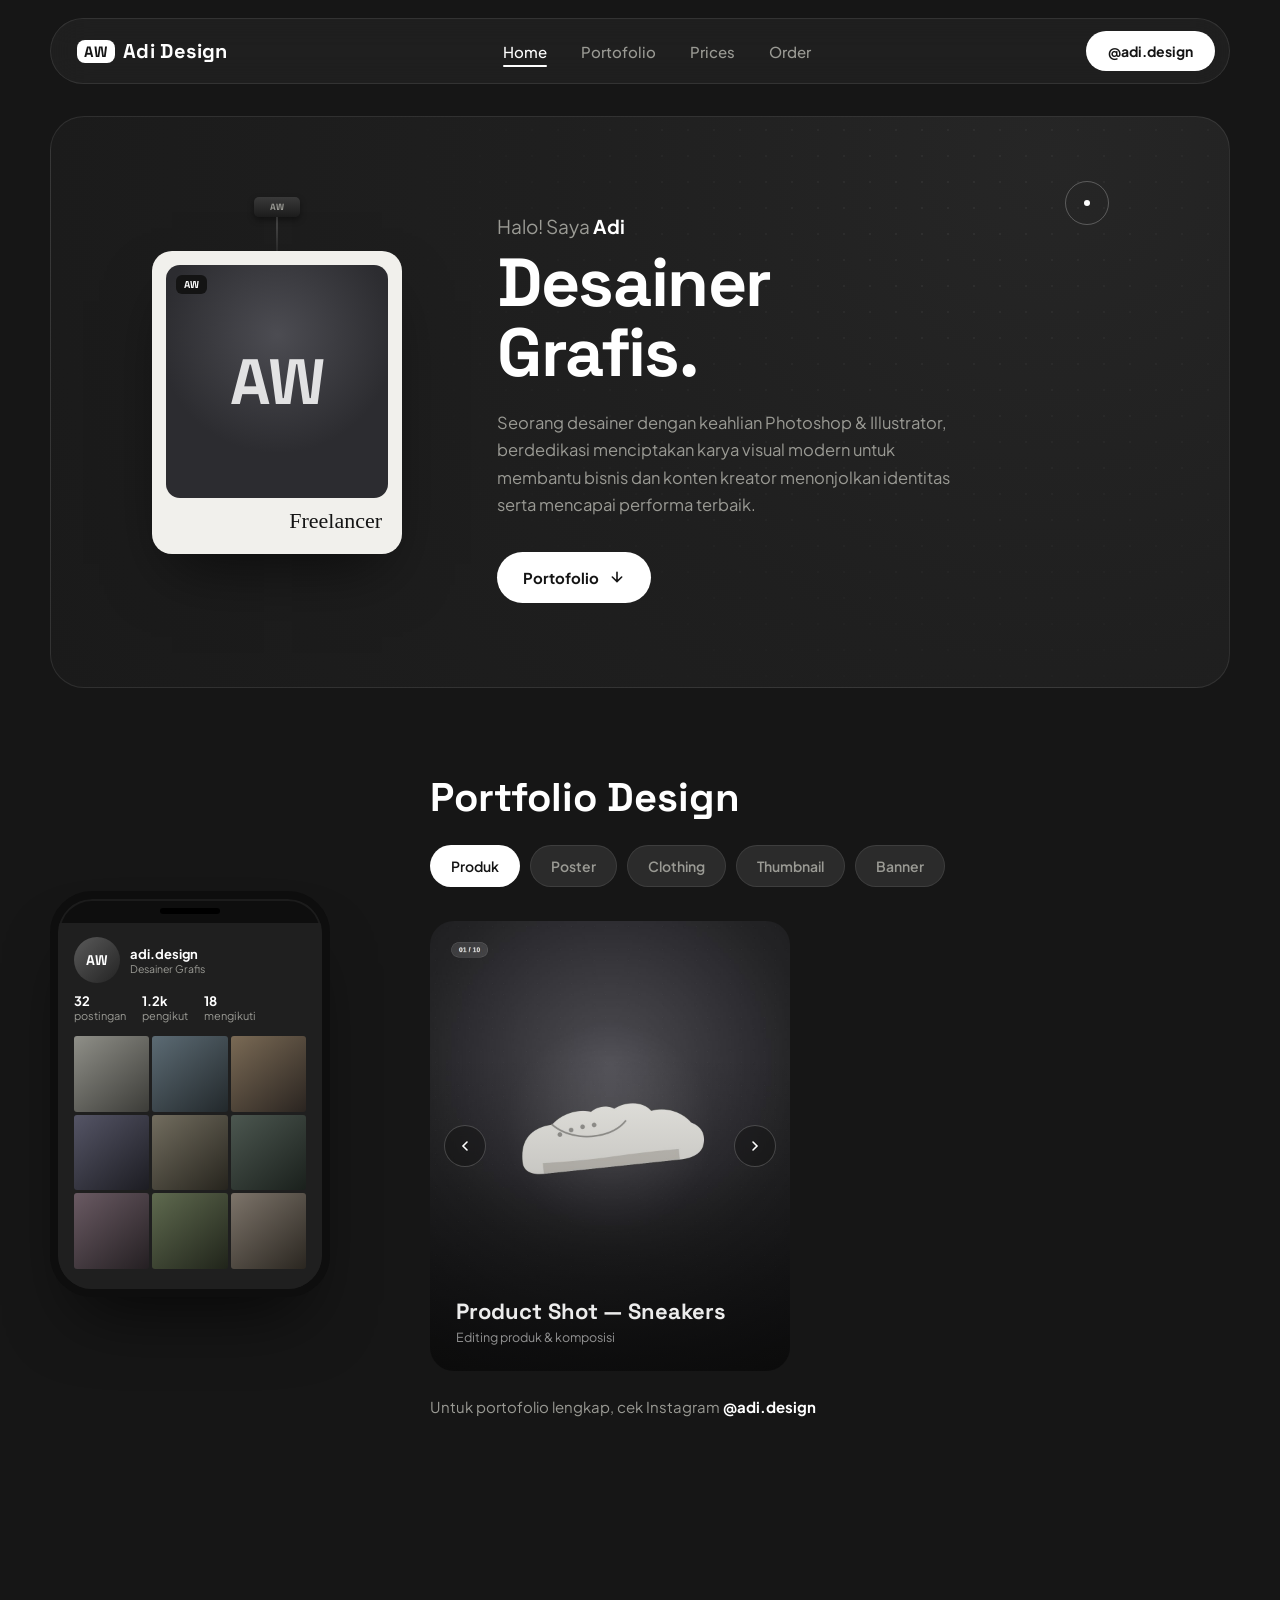
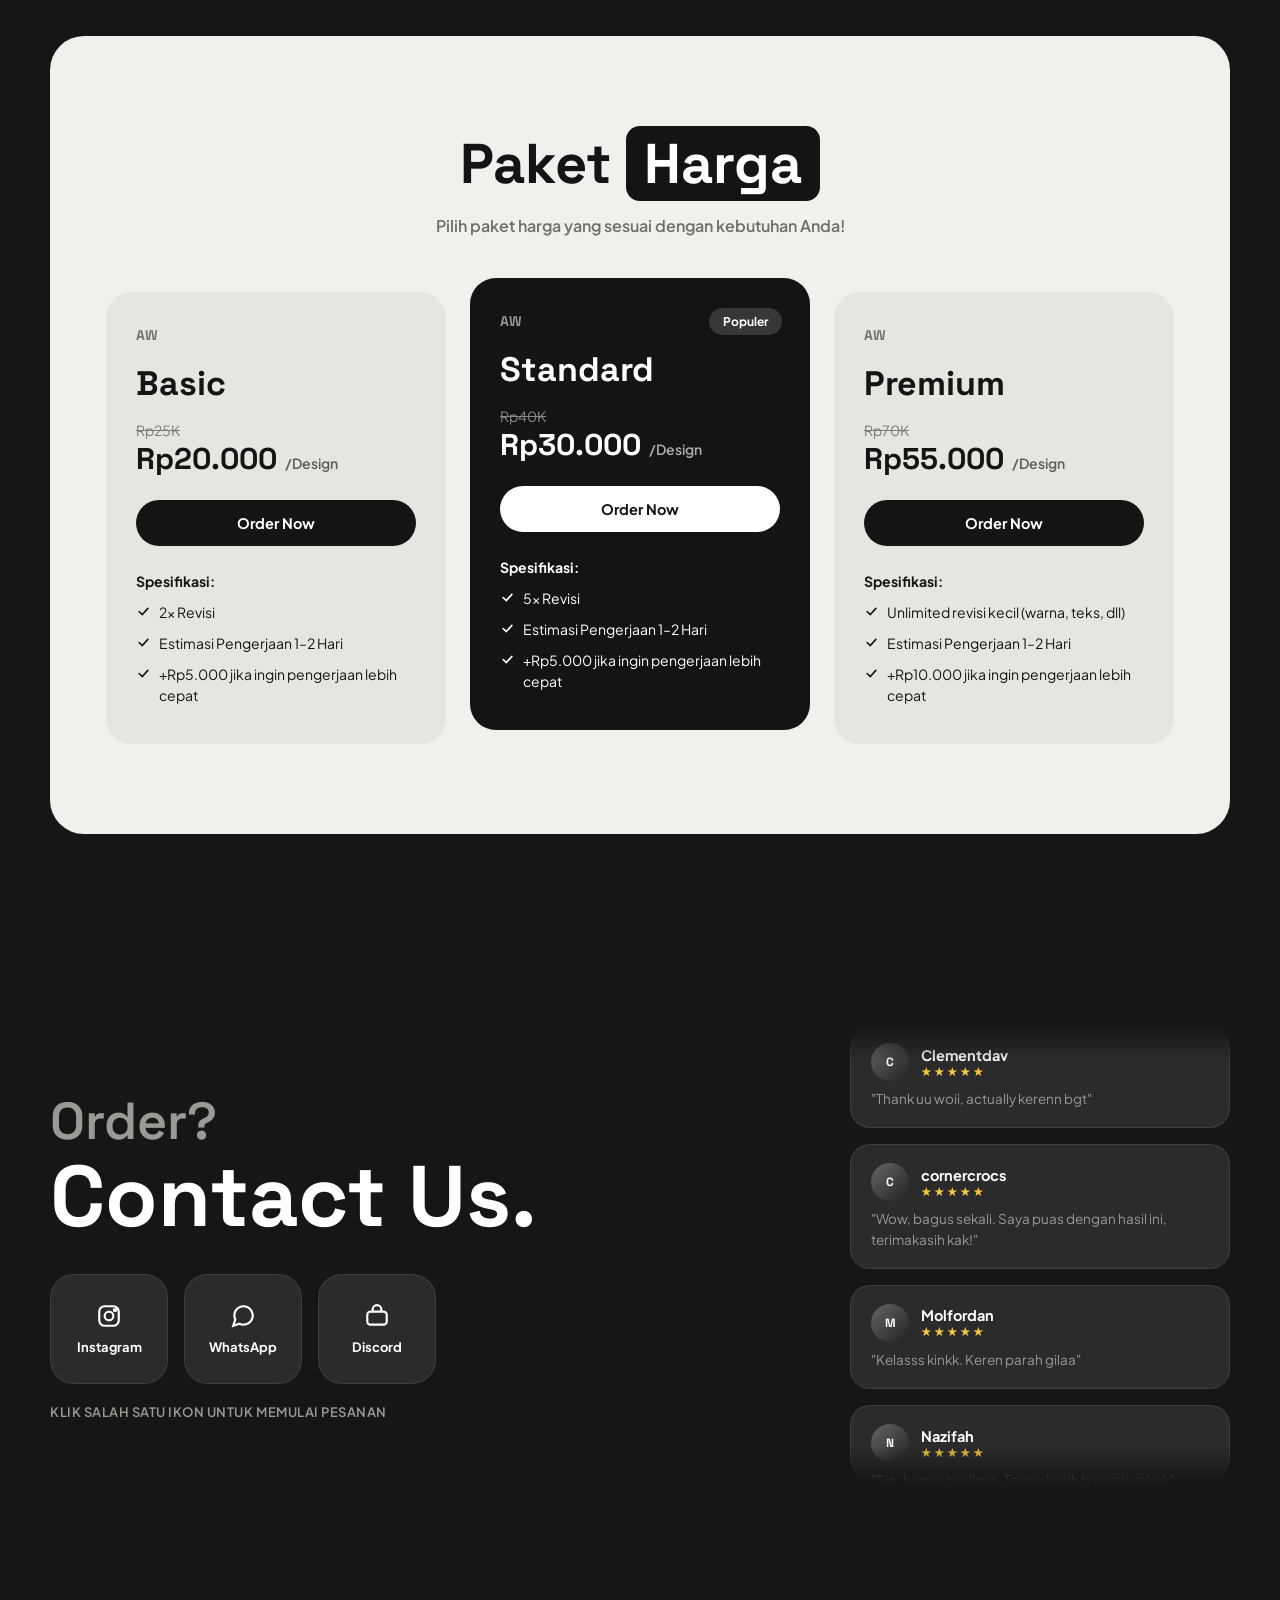
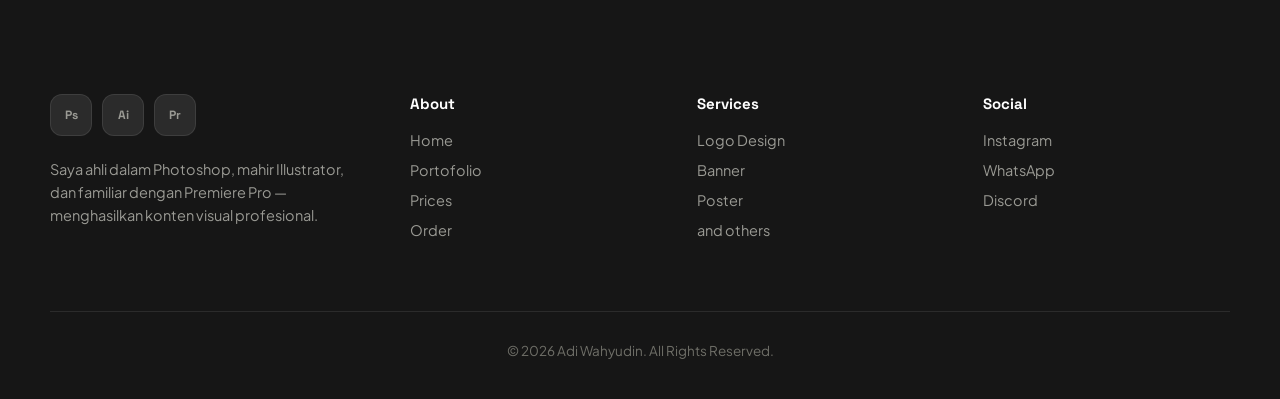
==== commit 97c32962: "Add files via upload" ====
--- a/index.html
+++ b/index.html
@@ -3,894 +3,775 @@
 <head>
 <meta charset="UTF-8">
 <meta name="viewport" content="width=device-width, initial-scale=1.0">
-<title>Raka Visual — Desainer Grafis</title>
-<meta name="description" content="Portofolio Raka Visual, desainer grafis lepas untuk branding, poster, social media kit, dan packaging.">
+<title>Adi Design — Desainer Grafis</title>
+<link rel="preconnect" href="https://fonts.googleapis.com">
+<link href="https://fonts.googleapis.com/css2?family=Space+Grotesk:wght@500;600;700&family=Plus+Jakarta+Sans:ital,wght@0,400;0,500;0,600;0,700;0,800;1,600&display=swap" rel="stylesheet">
 <style>
   :root{
-    --ink:#111113;
-    --paper:#F3F1EA;
-    --paper-dim:#E7E3D8;
-    --surface:#1B1B1E;
-    --surface-2:#232326;
-    --cobalt:#2F49FF;
-    --acid:#E7FF52;
-    --coral:#FF5A3C;
-    --line: rgba(17,17,19,0.14);
-    --line-dark: rgba(243,241,234,0.14);
-    --muted:#6B6A63;
-    --muted-dark:#9A98A6;
-    --radius: 22px;
-    --ff-display: 'Archivo Black', 'Arial Black', sans-serif;
-    --ff-body: 'Inter', -apple-system, BlinkMacSystemFont, 'Segoe UI', sans-serif;
-    --ff-mono: 'Space Mono', 'Courier New', monospace;
-    --ease: cubic-bezier(.16,.84,.44,1);
-  }
-
-  @font-face{
-    font-family:'Archivo Black'; src: local('Archivo Black');
-  }
-
-  *,*::before,*::after{ box-sizing:border-box; }
-  html{ scroll-behavior:smooth; }
-  @media (prefers-reduced-motion: reduce){
-    html{ scroll-behavior:auto; }
-    *,*::before,*::after{ animation-duration:0.001ms !important; animation-iteration-count:1 !important; transition-duration:0.001ms !important; scroll-behavior:auto !important; }
-  }
-
+    --bg:#161616;
+    --bg-soft:#1f1f1f;
+    --card-dark:#232323;
+    --card-dark-alt:#2b2b2b;
+    --card-light:#f1f0ec;
+    --card-light-alt:#e7e5df;
+    --white:#ffffff;
+    --ink:#141414;
+    --muted:#9a9a94;
+    --muted-2:#6f6f68;
+    --line:rgba(255,255,255,.09);
+    --radius-xl:34px;
+    --radius-lg:24px;
+    --radius-md:18px;
+    --radius-pill:999px;
+    --disp:'Space Grotesk', sans-serif;
+    --body:'Plus Jakarta Sans', sans-serif;
+  }
+  *{margin:0;padding:0;box-sizing:border-box;}
+  html{scroll-behavior:smooth;}
   body{
-    margin:0;
-    background:var(--paper);
-    color:var(--ink);
-    font-family:var(--ff-body);
+    background:var(--bg);
+    color:var(--white);
+    font-family:var(--body);
     -webkit-font-smoothing:antialiased;
     overflow-x:hidden;
   }
-
-  img,svg{ display:block; max-width:100%; }
-  a{ color:inherit; text-decoration:none; }
-  button{ font-family:inherit; cursor:pointer; }
-  ul{ margin:0; padding:0; list-style:none; }
-  h1,h2,h3,p{ margin:0; }
-
-  .skip-link{
-    position:absolute; left:-999px; top:0; background:var(--ink); color:var(--paper);
-    padding:12px 18px; z-index:999; border-radius:0 0 10px 0; font-family:var(--ff-mono); font-size:13px;
-  }
-  .skip-link:focus{ left:0; }
-
-  :focus-visible{ outline:3px solid var(--cobalt); outline-offset:3px; }
-
-  .wrap{ max-width:1240px; margin:0 auto; padding:0 28px; }
-
-  /* ---------- grain + halftone texture ---------- */
-  .grain{
-    pointer-events:none; position:fixed; inset:0; z-index:2; opacity:.05; mix-blend-mode:multiply;
-    background-image:url("data:image/svg+xml,%3Csvg xmlns='http://www.w3.org/2000/svg' width='120' height='120'%3E%3Cfilter id='n'%3E%3CfeTurbulence type='fractalNoise' baseFrequency='0.9' numOctaves='2' stitchTiles='stitch'/%3E%3C/filter%3E%3Crect width='100%25' height='100%25' filter='url(%23n)'/%3E%3C/svg%3E");
-  }
-
-  /* ---------- custom cursor (registration mark) ---------- */
-  .reg-cursor{
-    position:fixed; top:0; left:0; width:26px; height:26px; margin:-13px 0 0 -13px;
-    border:1.5px solid var(--ink); border-radius:50%; pointer-events:none; z-index:9999;
-    transform:translate(-100px,-100px); transition:transform .12s var(--ease), width .25s, height .25s, margin .25s, border-color .25s, background .25s;
-  }
-  .reg-cursor::before,.reg-cursor::after{
-    content:""; position:absolute; background:var(--ink);
-  }
-  .reg-cursor::before{ top:50%; left:-6px; right:-6px; height:1px; transform:translateY(-.5px); }
-  .reg-cursor::after{ left:50%; top:-6px; bottom:-6px; width:1px; transform:translateX(-.5px); }
-  .reg-cursor.grow{ width:56px; height:56px; margin:-28px 0 0 -28px; border-color:var(--cobalt); background:rgba(47,73,255,.08); }
-  @media (hover:none), (pointer:coarse){ .reg-cursor{ display:none; } }
-
-  /* ================= NAV ================= */
+  img{max-width:100%;display:block;}
+  a{color:inherit;text-decoration:none;}
+  ul{list-style:none;}
+  button{font-family:inherit;cursor:pointer;border:none;background:none;color:inherit;}
+  .wrap{max-width:1280px;margin:0 auto;padding:0 32px;}
+  .eyebrow{
+    font-family:var(--disp);
+    text-transform:uppercase;
+    letter-spacing:.14em;
+    font-size:12.5px;
+    color:var(--muted);
+  }
+  ::selection{background:var(--white);color:var(--ink);}
+
+  /* ---------- NAV ---------- */
   header{
-    position:sticky; top:0; z-index:200; background:rgba(243,241,234,.82); backdrop-filter:blur(10px);
-    border-bottom:1px solid var(--line);
-    transition:padding .3s var(--ease);
-  }
-  .nav{ display:flex; align-items:center; justify-content:space-between; padding:20px 0; }
-  header.shrink .nav{ padding:12px 0; }
-
-  .brand{ display:flex; align-items:center; gap:10px; font-family:var(--ff-mono); font-size:15px; letter-spacing:.02em; }
-  .brand-mark{ width:34px; height:34px; flex:none; }
-  .brand strong{ font-family:var(--ff-display); font-size:16px; letter-spacing:0; }
-
-  .nav-links{ display:flex; gap:36px; font-size:14px; font-weight:600; }
-  .nav-links a{ position:relative; padding:4px 0; }
-  .nav-links a::after{
-    content:""; position:absolute; left:0; bottom:-2px; width:0; height:2px; background:var(--coral);
-    transition:width .3s var(--ease);
-  }
-  .nav-links a:hover::after, .nav-links a:focus-visible::after{ width:100%; }
-
+    position:sticky;top:0;z-index:100;
+    padding:18px 24px;
+  }
+  .nav-inner{
+    max-width:1180px;margin:0 auto;
+    background:rgba(35,35,35,.72);
+    backdrop-filter:blur(18px);
+    -webkit-backdrop-filter:blur(18px);
+    border:1px solid var(--line);
+    border-radius:var(--radius-pill);
+    padding:12px 14px 12px 26px;
+    display:flex;align-items:center;justify-content:space-between;
+    gap:20px;
+  }
+  .logo{
+    font-family:var(--disp);
+    font-weight:700;
+    font-size:20px;
+    letter-spacing:.02em;
+    display:flex;align-items:center;gap:8px;
+  }
+  .logo span{
+    background:var(--white);color:var(--ink);
+    border-radius:8px;padding:2px 7px;font-size:15px;
+  }
+  nav.links{
+    display:flex;align-items:center;gap:34px;
+    font-size:15px;font-weight:500;
+  }
+  nav.links a{
+    position:relative;color:var(--muted);transition:color .25s;
+  }
+  nav.links a.active,nav.links a:hover{color:var(--white);}
+  nav.links a.active::after{
+    content:"";position:absolute;left:0;right:0;bottom:-6px;height:2px;background:var(--white);border-radius:2px;
+  }
   .nav-cta{
-    display:inline-flex; align-items:center; gap:8px; background:var(--ink); color:var(--paper);
-    padding:11px 20px; border-radius:100px; font-size:13px; font-weight:700; letter-spacing:.02em;
-    border:1px solid var(--ink); transition:transform .25s var(--ease), background .25s;
-  }
-  .nav-cta:hover{ transform:translateY(-2px); background:var(--cobalt); border-color:var(--cobalt); }
-
-  .burger{ display:none; flex-direction:column; gap:5px; background:none; border:0; padding:8px; }
-  .burger span{ width:24px; height:2px; background:var(--ink); display:block; transition:transform .3s, opacity .3s; }
-
-  /* ================= HERO ================= */
-  .hero{ position:relative; padding:96px 0 64px; overflow:hidden; }
-  .hero-grid{ display:grid; grid-template-columns:1.15fr .85fr; gap:48px; align-items:end; }
-
-  .eyebrow{
-    display:inline-flex; align-items:center; gap:10px; font-family:var(--ff-mono); font-size:12.5px;
-    letter-spacing:.08em; text-transform:uppercase; color:var(--muted); margin-bottom:22px;
-  }
-  .eyebrow .dot{ width:7px; height:7px; border-radius:50%; background:var(--coral); animation:pulse 1.8s infinite; }
-  @keyframes pulse{ 0%,100%{ opacity:1; transform:scale(1);} 50%{ opacity:.4; transform:scale(1.3);} }
-
-  .hero h1{
-    font-family:var(--ff-display); text-transform:uppercase; line-height:.92;
-    font-size:clamp(2.6rem, 7vw, 6rem); letter-spacing:-.01em;
-  }
-  .hero h1 .cut{ color:transparent; -webkit-text-stroke:1.6px var(--ink); }
-  .hero h1 mark{ background:var(--acid); color:var(--ink); padding:0 .12em; box-decoration-break:clone; -webkit-box-decoration-break:clone; }
-
-  .hero-sub{
-    font-size:17px; line-height:1.65; color:var(--muted); max-width:44ch; margin-top:22px;
-  }
-
-  .hero-actions{ display:flex; gap:14px; margin-top:34px; flex-wrap:wrap; }
-  .btn{
-    display:inline-flex; align-items:center; gap:10px; padding:15px 26px; border-radius:100px;
-    font-weight:700; font-size:14.5px; border:1.6px solid var(--ink); transition:transform .25s var(--ease), background .25s, color .25s, box-shadow .25s;
-  }
-  .btn-solid{ background:var(--ink); color:var(--paper); }
-  .btn-solid:hover{ transform:translate(-3px,-3px); box-shadow:5px 5px 0 var(--coral); }
-  .btn-ghost{ background:transparent; color:var(--ink); }
-  .btn-ghost:hover{ transform:translate(-3px,-3px); box-shadow:5px 5px 0 var(--ink); background:var(--paper-dim); }
-
-  .hero-card{
-    position:relative; background:var(--surface); border-radius:var(--radius); padding:26px;
-    color:var(--paper); aspect-ratio:4/5; overflow:hidden;
-    background-image:
-      radial-gradient(circle at 30% 20%, rgba(231,255,82,.35), transparent 45%),
-      radial-gradient(circle at 80% 85%, rgba(47,73,255,.55), transparent 50%);
-  }
-  .hero-card .crop{ position:absolute; width:16px; height:16px; }
-  .hero-card .crop::before, .hero-card .crop::after{ content:""; position:absolute; background:rgba(243,241,234,.6); }
-  .hero-card .crop::before{ width:100%; height:1px; top:50%; }
-  .hero-card .crop::after{ height:100%; width:1px; left:50%; }
-  .crop.tl{ top:14px; left:14px; } .crop.tr{ top:14px; right:14px; }
-  .crop.bl{ bottom:14px; left:14px; } .crop.br{ bottom:14px; right:14px; }
-
-  .hero-card-content{ position:absolute; inset:26px; display:flex; flex-direction:column; justify-content:space-between; }
-  .hero-card-top{ display:flex; justify-content:space-between; font-family:var(--ff-mono); font-size:11px; letter-spacing:.06em; color:rgba(243,241,234,.75); }
-  .hero-photo{
-    width:100%; height:56%; border-radius:14px; align-self:center;
+    background:var(--white);color:var(--ink);
+    font-weight:700;font-size:14px;
+    padding:11px 22px;border-radius:var(--radius-pill);
+    white-space:nowrap;
+    transition:transform .2s ease;
+  }
+  .nav-cta:hover{transform:translateY(-2px);}
+  .burger{display:none;width:38px;height:38px;border-radius:50%;background:rgba(255,255,255,.08);align-items:center;justify-content:center;flex-shrink:0;}
+  .burger span,.burger span::before,.burger span::after{
+    content:"";display:block;width:16px;height:2px;background:var(--white);position:relative;transition:.25s;
+  }
+  .burger span::before{position:absolute;top:-5px;}
+  .burger span::after{position:absolute;top:5px;}
+  .mobile-menu{
+    display:none;flex-direction:column;gap:2px;
+    max-width:1180px;margin:8px auto 0;
+    background:rgba(35,35,35,.95);border:1px solid var(--line);border-radius:22px;
+    padding:10px;overflow:hidden;max-height:0;transition:max-height .3s ease;
+  }
+  .mobile-menu.open{max-height:320px;padding:14px;}
+  .mobile-menu a{padding:12px 14px;border-radius:12px;font-weight:600;color:var(--muted);}
+  .mobile-menu a:hover{background:rgba(255,255,255,.06);color:var(--white);}
+
+  /* ---------- HERO ---------- */
+  .hero-section{padding:14px 24px 24px;}
+  .hero{
+    max-width:1180px;margin:0 auto;
+    background:radial-gradient(circle at 85% 8%, #262626 0%, var(--bg-soft) 45%, #1a1a1a 100%);
+    border:1px solid var(--line);
+    border-radius:var(--radius-xl);
+    padding:80px 56px 70px;
+    position:relative;overflow:hidden;
+    display:grid;grid-template-columns:340px 1fr;gap:50px;align-items:center;
+  }
+  .hero::before{
+    content:"";position:absolute;inset:0;
+    background-image:radial-gradient(circle, rgba(255,255,255,.05) 1px, transparent 1px);
+    background-size:26px 26px;
+    mask-image:radial-gradient(circle at 75% 20%, black, transparent 60%);
+    pointer-events:none;
+  }
+  .orbit-dot{
+    position:absolute;top:64px;right:120px;
+    width:44px;height:44px;border:1px solid rgba(255,255,255,.25);border-radius:50%;
+    display:flex;align-items:center;justify-content:center;
+  }
+  .orbit-dot::after{content:"";width:6px;height:6px;background:var(--white);border-radius:50%;animation:orbit 5s linear infinite;}
+  @keyframes orbit{
+    0%{transform:translate(0,-19px) rotate(0deg);}
+    100%{transform:translate(0,-19px) rotate(360deg);}
+  }
+  /* Lanyard badge */
+  .badge-stage{position:relative;height:420px;display:flex;justify-content:center;z-index:1;}
+  .lanyard-clip{
+    width:46px;height:20px;background:linear-gradient(180deg,#3a3a3a,#1c1c1c);
+    border-radius:5px;margin:0 auto;position:relative;z-index:3;
+    display:flex;align-items:center;justify-content:center;
+    font-family:var(--disp);font-size:9px;font-weight:700;letter-spacing:.05em;color:var(--muted);
+    box-shadow:0 3px 6px rgba(0,0,0,.4);
+  }
+  .lanyard-string{
+    width:2px;height:34px;background:linear-gradient(#4a4a4a,#2a2a2a);margin:0 auto;
+  }
+  .badge-swing{
+    transform-origin:top center;
+    animation:swing 6s ease-in-out infinite;
+  }
+  @keyframes swing{
+    0%,100%{transform:rotate(-2.2deg);}
+    50%{transform:rotate(2.2deg);}
+  }
+  .badge-card{
+    width:250px;background:var(--card-light);border-radius:20px;
+    padding:14px 14px 20px;margin:0 auto;
+    box-shadow:0 30px 60px -20px rgba(0,0,0,.6);
+    position:relative;
+  }
+  .badge-photo{
+    width:100%;aspect-ratio:1/1.05;border-radius:14px;
     background:
-      repeating-linear-gradient(45deg, rgba(243,241,234,.08) 0 2px, transparent 2px 6px),
-      linear-gradient(160deg,#3a3a40,#17171a);
-    display:flex; align-items:center; justify-content:center;
-  }
-  .hero-photo svg{ width:46%; opacity:.9; }
-  .hero-card-bottom{ font-family:var(--ff-mono); font-size:12px; color:rgba(243,241,234,.8); display:flex; justify-content:space-between; align-items:flex-end; }
-  .hero-card-bottom strong{ font-family:var(--ff-display); font-size:22px; color:var(--paper); display:block; text-transform:uppercase; }
-
-  /* marquee */
-  .marquee{
-    margin-top:64px; border-top:1.6px solid var(--ink); border-bottom:1.6px solid var(--ink);
-    padding:14px 0; overflow:hidden; white-space:nowrap;
-  }
-  .marquee-track{ display:inline-flex; gap:40px; animation:scroll 26s linear infinite; }
-  .marquee:hover .marquee-track{ animation-play-state:paused; }
-  @keyframes scroll{ from{ transform:translateX(0);} to{ transform:translateX(-50%);} }
-  .marquee span{
-    font-family:var(--ff-display); text-transform:uppercase; font-size:15px; letter-spacing:.04em;
-    display:inline-flex; align-items:center; gap:40px;
-  }
-  .marquee span i{ font-style:normal; color:var(--coral); }
-
-  /* ================= STATS ================= */
-  .stats{ padding:56px 0; border-bottom:1px solid var(--line); }
-  .stats-grid{ display:grid; grid-template-columns:repeat(4,1fr); gap:24px; }
-  .stat-num{ font-family:var(--ff-display); font-size:clamp(2rem,4vw,3rem); }
-  .stat-label{ font-family:var(--ff-mono); font-size:12px; color:var(--muted); text-transform:uppercase; letter-spacing:.05em; margin-top:6px; }
-
-  /* ================= SECTION HEADS ================= */
-  section{ padding:104px 0; position:relative; scroll-margin-top:88px; }
-  #top{ scroll-margin-top:0; }
-  .head{ display:flex; justify-content:space-between; align-items:flex-end; gap:24px; margin-bottom:52px; flex-wrap:wrap; }
-  .head h2{ font-family:var(--ff-display); text-transform:uppercase; font-size:clamp(2.1rem,4.4vw,3.4rem); line-height:1; }
-  .head p{ max-width:38ch; color:var(--muted); font-size:15px; line-height:1.6; }
-  .sec-eyebrow{ font-family:var(--ff-mono); font-size:12.5px; letter-spacing:.08em; color:var(--muted); text-transform:uppercase; margin-bottom:14px; display:block; }
-
-  .reveal{ opacity:0; transform:translateY(28px); transition:opacity .7s var(--ease), transform .7s var(--ease); }
-  .reveal.in{ opacity:1; transform:none; }
-
-  /* ================= PORTFOLIO ================= */
-  .filters{ display:flex; gap:10px; flex-wrap:wrap; margin-bottom:36px; }
-  .filter-btn{
-    padding:10px 18px; border-radius:100px; border:1.4px solid var(--ink); background:transparent;
-    font-size:13.5px; font-weight:700; transition:background .25s, color .25s;
-  }
-  .filter-btn.active, .filter-btn:hover{ background:var(--ink); color:var(--paper); }
-
-  .grid-portfolio{ display:grid; grid-template-columns:repeat(3,1fr); gap:22px; }
-  .p-card{
-    position:relative; border-radius:18px; overflow:hidden; border:1px solid var(--line);
-    background:var(--paper-dim); cursor:pointer; transition:transform .1s;
-  }
-  .p-card[hidden]{ display:none; }
-  .p-thumb{ aspect-ratio:4/3; position:relative; overflow:hidden; }
-  .p-thumb::after{ content:""; position:absolute; inset:0; background:radial-gradient(circle at 30% 30%, rgba(255,255,255,.18), transparent 60%); }
-  .p-thumb svg{ position:absolute; inset:0; width:100%; height:100%; }
-  .p-body{ padding:18px 20px 20px; display:flex; justify-content:space-between; align-items:center; }
-  .p-body h3{ font-size:16px; font-weight:800; }
-  .p-cat{ font-family:var(--ff-mono); font-size:11px; color:var(--muted); text-transform:uppercase; }
-  .p-arrow{ width:34px; height:34px; border-radius:50%; border:1.4px solid var(--ink); display:flex; align-items:center; justify-content:center; transition:transform .3s var(--ease), background .3s; flex:none; }
-  .p-card:hover .p-arrow{ background:var(--acid); transform:rotate(45deg); }
-  .p-card .crop{ position:absolute; width:14px; height:14px; z-index:2; opacity:0; transition:opacity .3s; }
-  .p-card:hover .crop{ opacity:.9; }
-  .p-card .crop::before,.p-card .crop::after{ content:""; position:absolute; background:var(--ink); }
-  .p-card .crop::before{ width:100%; height:1px; top:50%; } .p-card .crop::after{ height:100%; width:1px; left:50%; }
-
-  /* ================= SERVICES ================= */
-  .services-grid{ display:grid; grid-template-columns:repeat(3,1fr); gap:1px; background:var(--line); border:1px solid var(--line); border-radius:18px; overflow:hidden; }
-  .service{ background:var(--paper); padding:34px 28px; transition:background .3s; }
-  .service:hover{ background:var(--paper-dim); }
-  .service .num{ font-family:var(--ff-mono); font-size:12px; color:var(--coral); }
-  .service h3{ font-family:var(--ff-display); text-transform:uppercase; font-size:20px; margin-top:14px; }
-  .service p{ font-size:14px; color:var(--muted); line-height:1.6; margin-top:10px; }
-
-  /* ================= PRICING (dark) ================= */
-  .pricing{ background:var(--surface); color:var(--paper); border-radius:32px; }
-  .pricing .head h2{ color:var(--paper); }
-  .pricing .head p{ color:var(--muted-dark); }
-  .pricing .sec-eyebrow{ color:var(--muted-dark); }
-  .price-grid{ display:grid; grid-template-columns:repeat(3,1fr); gap:22px; }
+      radial-gradient(circle at 50% 30%, #4c4c52 0%, #2c2c30 60%),
+      linear-gradient(160deg,#3a3a40,#19191c);
+    display:flex;align-items:center;justify-content:center;
+    overflow:hidden;position:relative;
+  }
+  .badge-photo .mono{
+    font-family:var(--disp);font-weight:700;font-size:64px;color:rgba(255,255,255,.85);
+    letter-spacing:-.02em;
+  }
+  .badge-tag{
+    position:absolute;top:10px;left:10px;background:var(--ink);color:var(--white);
+    font-family:var(--disp);font-size:10px;font-weight:700;padding:3px 8px;border-radius:6px;
+  }
+  .badge-caption{
+    font-family:'Segoe Script','Brush Script MT',cursive;
+    font-size:22px;color:var(--ink);margin-top:10px;text-align:right;padding-right:6px;
+  }
+
+  .hero-copy .hello{
+    font-size:19px;color:var(--muted);margin-bottom:6px;
+  }
+  .hero-copy .hello b{color:var(--white);font-weight:700;}
+  .hero-copy h1{
+    font-family:var(--disp);
+    font-weight:700;
+    font-size:clamp(38px,5.4vw,68px);
+    line-height:1.02;
+    letter-spacing:-.02em;
+    margin-bottom:22px;
+  }
+  .hero-copy p{
+    color:var(--muted);font-size:16.5px;line-height:1.65;max-width:480px;margin-bottom:34px;
+  }
+  .btn-pill{
+    display:inline-flex;align-items:center;gap:10px;
+    background:var(--white);color:var(--ink);
+    font-weight:700;font-size:15px;
+    padding:16px 26px;border-radius:var(--radius-pill);
+    transition:transform .22s ease, box-shadow .22s ease;
+  }
+  .btn-pill:hover{transform:translateY(-3px);box-shadow:0 14px 26px -10px rgba(255,255,255,.25);}
+  .btn-pill svg{width:16px;height:16px;}
+  .btn-pill.dark{background:var(--card-dark-alt);color:var(--white);border:1px solid var(--line);}
+
+  /* ---------- SECTION LABEL COMMON ---------- */
+  section{padding:110px 24px;}
+  .section-inner{max-width:1180px;margin:0 auto;}
+
+  /* ---------- PORTFOLIO ---------- */
+  #portofolio{padding-top:60px;}
+  .portfolio-grid{
+    display:grid;grid-template-columns:320px 1fr;gap:60px;align-items:center;
+  }
+  .phone{
+    width:280px;background:#0e0e0e;border:8px solid #0e0e0e;border-radius:42px;
+    box-shadow:0 40px 70px -30px rgba(0,0,0,.7), inset 0 0 0 2px rgba(255,255,255,.06);
+    overflow:hidden;
+  }
+  .phone-notch{height:24px;display:flex;align-items:center;justify-content:center;}
+  .phone-notch::after{content:"";width:60px;height:6px;background:#000;border-radius:6px;}
+  .phone-screen{background:var(--bg-soft);padding:14px 16px 20px;}
+  .phone-profile{display:flex;align-items:center;gap:10px;margin-bottom:10px;}
+  .phone-avatar{
+    width:46px;height:46px;border-radius:50%;
+    background:linear-gradient(135deg,#5a5a5a,#232323);
+    display:flex;align-items:center;justify-content:center;font-family:var(--disp);font-weight:700;font-size:14px;
+  }
+  .phone-handle{font-weight:700;font-size:13px;}
+  .phone-sub{font-size:10.5px;color:var(--muted);}
+  .phone-stats{display:flex;gap:16px;font-size:11px;color:var(--muted);margin-bottom:14px;}
+  .phone-stats b{color:var(--white);display:block;font-size:13px;}
+  .phone-grid{display:grid;grid-template-columns:repeat(3,1fr);gap:3px;}
+  .phone-grid div{aspect-ratio:1;border-radius:3px;}
+  .phone-grid div:nth-child(1){background:linear-gradient(140deg,#8f8f88,#3c3c38);}
+  .phone-grid div:nth-child(2){background:linear-gradient(140deg,#5c6b74,#22282b);}
+  .phone-grid div:nth-child(3){background:linear-gradient(140deg,#7a6a55,#2a2420);}
+  .phone-grid div:nth-child(4){background:linear-gradient(140deg,#556,#1c1c22);}
+  .phone-grid div:nth-child(5){background:linear-gradient(140deg,#726d5f,#26241d);}
+  .phone-grid div:nth-child(6){background:linear-gradient(140deg,#4c5750,#1a201c);}
+  .phone-grid div:nth-child(7){background:linear-gradient(140deg,#6a5a63,#241f22);}
+  .phone-grid div:nth-child(8){background:linear-gradient(140deg,#5f6a4f,#20241a);}
+  .phone-grid div:nth-child(9){background:linear-gradient(140deg,#7d746a,#2a2620);}
+
+  .portfolio-right h2{
+    font-family:var(--disp);font-size:clamp(28px,3.4vw,40px);font-weight:700;margin-bottom:22px;
+  }
+  .tabs{display:flex;flex-wrap:wrap;gap:10px;margin-bottom:34px;}
+  .tab{
+    padding:11px 20px;border-radius:var(--radius-pill);font-weight:600;font-size:14px;
+    background:var(--card-dark-alt);color:var(--muted);border:1px solid var(--line);
+    transition:.22s;
+  }
+  .tab.active{background:var(--white);color:var(--ink);}
+  .tab:hover:not(.active){color:var(--white);}
+  .carousel{position:relative;}
+  .carousel-track-wrap{overflow:hidden;border-radius:var(--radius-lg);}
+  .carousel-track{display:flex;transition:transform .45s cubic-bezier(.65,0,.35,1);}
+  .slide{
+    min-width:100%;aspect-ratio:4/5;position:relative;
+    display:flex;align-items:flex-end;padding:26px;
+    background:linear-gradient(160deg,#3a3a3a,#161616);
+    background-size:cover;background-position:center;
+  }
+  .slide::before{
+    content:"";position:absolute;inset:0;
+    background:linear-gradient(0deg, rgba(10,10,10,.82) 0%, rgba(10,10,10,.15) 45%, transparent 70%);
+  }
+  .slide > div{position:relative;z-index:1;}
+  .slide span.cat{
+    font-family:var(--disp);font-weight:700;font-size:22px;color:rgba(255,255,255,.92);
+  }
+  .slide small{display:block;color:rgba(255,255,255,.55);font-size:12.5px;margin-top:4px;}
+  .carousel{max-width:360px;}
+  .carousel-arrows{position:absolute;top:50%;left:0;right:0;display:flex;justify-content:space-between;transform:translateY(-50%);padding:0 14px;pointer-events:none;}
+  .carrow{
+    pointer-events:all;width:42px;height:42px;border-radius:50%;
+    background:rgba(20,20,20,.55);border:1px solid rgba(255,255,255,.2);backdrop-filter:blur(6px);
+    display:flex;align-items:center;justify-content:center;transition:.2s;
+  }
+  .carrow:hover{background:var(--white);color:var(--ink);}
+  .carrow svg{width:16px;height:16px;}
+  .portfolio-foot{margin-top:26px;color:var(--muted);font-size:15px;}
+  .portfolio-foot b{color:var(--white);}
+
+  /* ---------- PRICING ---------- */
+  #prices{
+    background:var(--card-light);color:var(--ink);
+    border-radius:var(--radius-xl);
+    max-width:1180px;margin:0 auto 40px;
+    padding:90px 56px;
+  }
+  .prices-head{text-align:center;margin-bottom:56px;}
+  .prices-head h2{
+    font-family:var(--disp);font-weight:700;font-size:clamp(34px,5vw,56px);
+    display:flex;gap:14px;justify-content:center;align-items:center;flex-wrap:wrap;
+  }
+  .prices-head h2 .box{
+    background:var(--ink);color:var(--white);padding:2px 18px;border-radius:14px;
+  }
+  .prices-head p{margin-top:14px;font-weight:600;color:var(--muted-2);font-size:16px;}
+  .price-cards{display:grid;grid-template-columns:repeat(3,1fr);gap:24px;align-items:stretch;}
   .price-card{
-    background:var(--surface-2); border-radius:20px; padding:32px 26px; position:relative;
-    border:1px solid var(--line-dark); transition:transform .3s var(--ease), border-color .3s;
-  }
-  .price-card:hover{ transform:translateY(-8px); border-color:var(--cobalt); }
-  .price-card.pop{ background:linear-gradient(165deg,var(--cobalt),#1b2ecf); border-color:transparent; }
-  .badge-pop{
-    position:absolute; top:-14px; right:26px; background:var(--acid); color:var(--ink);
-    font-family:var(--ff-mono); font-size:11px; text-transform:uppercase; padding:6px 14px; border-radius:100px; font-weight:700;
-  }
-  .price-card h3{ font-family:var(--ff-display); text-transform:uppercase; font-size:24px; }
-  .price-old{ font-family:var(--ff-mono); font-size:13px; color:var(--muted-dark); text-decoration:line-through; margin-top:16px; display:block; }
-  .price-now{ font-family:var(--ff-display); font-size:38px; margin-top:2px; }
-  .price-now span{ font-family:var(--ff-body); font-size:14px; font-weight:400; color:var(--muted-dark); }
-  .price-card.pop .price-now span{ color:rgba(243,241,234,.75); }
-  .price-cta{
-    display:block; text-align:center; margin:22px 0 26px; background:var(--paper); color:var(--ink);
-    padding:13px; border-radius:100px; font-weight:700; font-size:14px; transition:transform .25s var(--ease);
-  }
-  .price-card.pop .price-cta{ background:var(--acid); }
-  .price-cta:hover{ transform:scale(1.04); }
-  .price-list li{ display:flex; gap:10px; font-size:13.5px; padding:8px 0; border-top:1px solid var(--line-dark); color:rgba(243,241,234,.85); }
-  .price-list li:first-child{ border-top:none; }
-  .price-list svg{ flex:none; margin-top:2px; }
-
-  /* ================= TESTIMONIALS ================= */
-  .test-wrap{ position:relative; }
-  .test-track{
-    display:flex; gap:20px; overflow-x:auto; scroll-snap-type:x mandatory; padding-bottom:8px;
-    scrollbar-width:none;
-  }
-  .test-track::-webkit-scrollbar{ display:none; }
-  .t-card{
-    scroll-snap-align:start; flex:0 0 340px; background:var(--paper-dim); border-radius:18px; padding:26px;
-    border:1px solid var(--line);
-  }
-  .t-top{ display:flex; align-items:center; gap:12px; }
-  .t-avatar{ width:42px; height:42px; border-radius:50%; flex:none; display:flex; align-items:center; justify-content:center; font-family:var(--ff-display); color:var(--paper); font-size:14px; }
-  .t-name{ font-weight:800; font-size:14.5px; }
-  .t-stars{ font-size:12px; color:var(--coral); letter-spacing:2px; }
-  .t-quote{ font-size:14.5px; line-height:1.6; margin-top:16px; color:var(--ink); }
-  .test-nav{ display:flex; gap:10px; margin-top:24px; }
-  .test-nav button{
-    width:44px; height:44px; border-radius:50%; border:1.4px solid var(--ink); background:transparent;
-    display:flex; align-items:center; justify-content:center; transition:background .25s, color .25s;
-  }
-  .test-nav button:hover{ background:var(--ink); color:var(--paper); }
-
-  /* ================= CONTACT ================= */
-  .contact-grid{ display:grid; grid-template-columns:1fr 1fr; gap:40px; align-items:center; }
-  .contact h2{
-    font-family:var(--ff-display); text-transform:uppercase; line-height:.95; font-size:clamp(2.4rem,6vw,4.6rem);
-  }
-  .contact h2 .out{ color:transparent; -webkit-text-stroke:1.5px var(--ink); }
-  .contact-methods{ display:grid; gap:14px; }
-  .c-method{
-    display:flex; align-items:center; justify-content:space-between; padding:20px 24px; border:1.4px solid var(--ink);
-    border-radius:16px; transition:transform .25s var(--ease), background .25s, color .25s;
-  }
-  .c-method:hover{ background:var(--ink); color:var(--paper); transform:translateX(6px); }
-  .c-method-left{ display:flex; align-items:center; gap:16px; }
-  .c-icon{ width:42px; height:42px; border-radius:50%; border:1.4px solid currentColor; display:flex; align-items:center; justify-content:center; flex:none; }
-  .c-title{ font-weight:800; font-size:15px; }
-  .c-sub{ font-family:var(--ff-mono); font-size:12px; opacity:.7; }
-
-  /* ================= FOOTER ================= */
-  footer{ background:var(--ink); color:var(--paper); padding-top:80px; overflow:hidden; }
-  .foot-grid{ display:grid; grid-template-columns:1.4fr 1fr 1fr 1fr; gap:40px; padding-bottom:60px; border-bottom:1px solid var(--line-dark); }
-  .foot-brand p{ color:var(--muted-dark); font-size:14px; line-height:1.7; margin-top:16px; max-width:32ch; }
-  .foot-col h4{ font-family:var(--ff-mono); font-size:12px; text-transform:uppercase; letter-spacing:.06em; color:var(--muted-dark); margin-bottom:16px; }
-  .foot-col a{ display:block; font-size:14.5px; padding:6px 0; color:rgba(243,241,234,.85); transition:color .2s, transform .2s; }
-  .foot-col a:hover{ color:var(--acid); transform:translateX(4px); display:block; }
-  .foot-bottom{ display:flex; justify-content:space-between; padding:26px 0; font-family:var(--ff-mono); font-size:12px; color:var(--muted-dark); flex-wrap:wrap; gap:10px; }
-  .foot-huge{
-    font-family:var(--ff-display); text-transform:uppercase; font-size:clamp(3.5rem,14vw,11rem); line-height:.8;
-    color:transparent; -webkit-text-stroke:1px rgba(243,241,234,.18); text-align:center; margin:20px 0 -.12em; user-select:none;
-  }
-
-  /* ================= LIGHTBOX ================= */
-  .lightbox{
-    position:fixed; inset:0; z-index:500; display:flex; align-items:center; justify-content:center;
-    background:rgba(17,17,19,.86); backdrop-filter:blur(6px); opacity:0; pointer-events:none; transition:opacity .3s var(--ease);
-    padding:24px;
-  }
-  .lightbox.open{ opacity:1; pointer-events:auto; }
-  .lb-panel{
-    background:var(--paper); border-radius:22px; max-width:760px; width:100%; overflow:hidden;
-    transform:scale(.94) translateY(10px); transition:transform .35s var(--ease);
-    max-height:88vh; overflow-y:auto;
-  }
-  .lightbox.open .lb-panel{ transform:none; }
-  .lb-thumb{ aspect-ratio:16/9; position:relative; }
-  .lb-thumb svg{ position:absolute; inset:0; width:100%; height:100%; }
-  .lb-body{ padding:28px 30px 32px; }
-  .lb-body .p-cat{ margin-bottom:10px; display:inline-block; }
-  .lb-body h3{ font-family:var(--ff-display); text-transform:uppercase; font-size:26px; }
-  .lb-body p{ color:var(--muted); font-size:14.5px; line-height:1.7; margin-top:14px; }
-  .lb-tags{ display:flex; gap:8px; margin-top:18px; flex-wrap:wrap; }
-  .lb-tags span{ font-family:var(--ff-mono); font-size:11px; border:1px solid var(--line); padding:6px 12px; border-radius:100px; color:var(--muted); }
-  .lb-close{
-    position:absolute; top:18px; right:18px; width:38px; height:38px; border-radius:50%; background:var(--ink); color:var(--paper);
-    display:flex; align-items:center; justify-content:center; border:none;
-  }
-
-  /* ================= RESPONSIVE ================= */
-  @media (max-width:960px){
-    .hero-grid{ grid-template-columns:1fr; }
-    .hero-card{ aspect-ratio:16/9; order:-1; }
-    .stats-grid{ grid-template-columns:repeat(2,1fr); }
-    .grid-portfolio{ grid-template-columns:repeat(2,1fr); }
-    .services-grid{ grid-template-columns:1fr; }
-    .price-grid{ grid-template-columns:1fr; }
-    .contact-grid{ grid-template-columns:1fr; }
-    .foot-grid{ grid-template-columns:1fr 1fr; }
-  }
-  @media (max-width:640px){
-    .wrap{ padding:0 20px; }
-    .nav-links, .nav-cta{ display:none; }
-    .burger{ display:flex; }
-    section{ padding:72px 0; }
-    .grid-portfolio{ grid-template-columns:1fr; }
-    .stats-grid{ grid-template-columns:1fr 1fr; gap:28px 16px; }
-    .foot-grid{ grid-template-columns:1fr; gap:32px; padding-bottom:40px; }
-    .marquee span{ font-size:12px; }
-  }
-
-  .mobile-menu{
-    position:fixed; inset:0 0 0 auto; width:min(320px,86vw); background:var(--ink); color:var(--paper); z-index:300;
-    transform:translateX(100%); transition:transform .4s var(--ease); padding:28px 26px; display:flex; flex-direction:column; gap:6px;
-  }
-  .mobile-menu.open{ transform:translateX(0); }
-  .mobile-menu a{ font-family:var(--ff-display); text-transform:uppercase; font-size:22px; padding:14px 0; border-bottom:1px solid var(--line-dark); }
-  .mm-close{ align-self:flex-end; background:none; border:none; color:var(--paper); font-size:28px; margin-bottom:10px; }
-  .scrim{ position:fixed; inset:0; background:rgba(0,0,0,.4); z-index:290; opacity:0; pointer-events:none; transition:opacity .3s; }
-  .scrim.open{ opacity:1; pointer-events:auto; }
+    border-radius:26px;padding:34px 30px 38px;position:relative;
+    display:flex;flex-direction:column;
+  }
+  .price-card.light{background:var(--card-light-alt);color:var(--ink);}
+  .price-card.dark{background:var(--ink);color:var(--white);transform:translateY(-14px);}
+  .price-badge{
+    position:absolute;top:30px;right:28px;background:rgba(255,255,255,.15);color:var(--white);
+    font-size:12px;font-weight:700;padding:6px 14px;border-radius:var(--radius-pill);
+  }
+  .price-card .plogo{font-family:var(--disp);font-weight:700;font-size:14px;opacity:.55;margin-bottom:18px;}
+  .price-card h3{font-family:var(--disp);font-weight:700;font-size:34px;margin-bottom:16px;}
+  .price-old{font-size:14px;text-decoration:line-through;opacity:.5;}
+  .price-new{font-family:var(--disp);font-weight:700;font-size:30px;}
+  .price-new span{font-size:14px;font-weight:600;opacity:.65;font-family:var(--body);}
+  .price-card .order-btn{
+    margin:22px 0 26px;text-align:center;font-weight:700;font-size:14.5px;
+    padding:14px;border-radius:var(--radius-pill);background:var(--white);color:var(--ink);
+    transition:transform .2s;
+  }
+  .price-card.light .order-btn{background:var(--ink);color:var(--white);}
+  .price-card .order-btn:hover{transform:translateY(-2px);}
+  .price-card .spec-title{font-weight:700;font-size:14px;margin-bottom:12px;}
+  .price-card ul{display:flex;flex-direction:column;gap:10px;font-size:14px;line-height:1.5;}
+  .price-card ul li{display:flex;gap:8px;}
+  .price-card ul li svg{width:15px;height:15px;flex-shrink:0;margin-top:2px;}
+
+  /* ---------- ORDER / CONTACT ---------- */
+  #order{padding-top:40px;}
+  .order-grid{display:grid;grid-template-columns:1fr 380px;gap:60px;align-items:center;}
+  .order-left .eyebrow-lg{
+    font-family:var(--disp);font-size:clamp(30px,4.6vw,52px);color:var(--muted);font-weight:600;
+  }
+  .order-left h2{
+    font-family:var(--disp);font-weight:700;font-size:clamp(46px,7vw,86px);line-height:.98;margin-bottom:36px;
+  }
+  .order-icons{display:flex;gap:16px;margin-bottom:20px;flex-wrap:wrap;}
+  .order-icon{
+    width:118px;height:110px;border-radius:24px;background:var(--card-dark-alt);border:1px solid var(--line);
+    display:flex;flex-direction:column;align-items:center;justify-content:center;gap:10px;
+    transition:.25s;
+  }
+  .order-icon:hover{background:var(--white);color:var(--ink);transform:translateY(-4px);}
+  .order-icon svg{width:26px;height:26px;}
+  .order-icon span{font-size:13px;font-weight:700;}
+  .order-hint{color:var(--muted);font-size:13px;letter-spacing:.04em;text-transform:uppercase;font-weight:600;}
+
+  .testi-wrap{
+    height:460px;overflow:hidden;position:relative;border-radius:var(--radius-lg);
+    mask-image:linear-gradient(to bottom, transparent 0, black 8%, black 92%, transparent 100%);
+    -webkit-mask-image:linear-gradient(to bottom, transparent 0, black 8%, black 92%, transparent 100%);
+  }
+  .testi-track{display:flex;flex-direction:column;gap:16px;animation:scrollUp 20s linear infinite;}
+  .testi-wrap:hover .testi-track{animation-play-state:paused;}
+  @keyframes scrollUp{
+    0%{transform:translateY(0);}
+    100%{transform:translateY(-50%);}
+  }
+  .testi-card{
+    background:var(--card-dark-alt);border:1px solid var(--line);border-radius:20px;padding:18px 20px;
+  }
+  .testi-top{display:flex;align-items:center;gap:12px;margin-bottom:8px;}
+  .testi-avatar{
+    width:38px;height:38px;border-radius:50%;flex-shrink:0;
+    background:linear-gradient(135deg,#666,#222);
+    display:flex;align-items:center;justify-content:center;font-family:var(--disp);font-size:12px;font-weight:700;
+  }
+  .testi-name{font-weight:700;font-size:14.5px;}
+  .stars{color:#f4c744;font-size:12px;letter-spacing:2px;}
+  .testi-card p{font-size:13.5px;color:var(--muted);line-height:1.5;}
+
+  /* ---------- FOOTER ---------- */
+  footer{padding:100px 24px 40px;}
+  .footer-inner{max-width:1180px;margin:0 auto;}
+  .footer-top{
+    display:grid;grid-template-columns:1.3fr 1fr 1fr 1fr;gap:40px;
+    padding-bottom:60px;border-bottom:1px solid var(--line);
+  }
+  .tool-icons{display:flex;gap:10px;margin-bottom:22px;}
+  .tool-icons div{
+    width:42px;height:42px;border-radius:12px;background:var(--card-dark-alt);border:1px solid var(--line);
+    display:flex;align-items:center;justify-content:center;font-family:var(--disp);font-weight:700;font-size:12px;color:var(--muted);
+  }
+  .footer-tagline{color:var(--muted);font-size:14.5px;line-height:1.6;max-width:320px;}
+  .footer-col h4{font-family:var(--disp);font-weight:700;font-size:15px;margin-bottom:18px;}
+  .footer-col a{display:block;color:var(--muted);font-size:14.5px;margin-bottom:12px;transition:color .2s;}
+  .footer-col a:hover{color:var(--white);}
+  .footer-bottom{padding-top:30px;text-align:center;color:var(--muted-2);font-size:13.5px;}
+
+  /* ---------- REVEAL ---------- */
+  .reveal{opacity:.001;transform:translateY(18px);transition:opacity .6s ease,transform .6s ease;}
+  .reveal.show{opacity:1;transform:translateY(0);}
+  .no-js .reveal{opacity:1;transform:none;}
+
+  @media (prefers-reduced-motion:reduce){
+    .badge-swing,.orbit-dot::after,.testi-track{animation:none !important;}
+  }
+
+  /* ---------- RESPONSIVE ---------- */
+  @media (max-width:920px){
+    nav.links{display:none;}
+    .burger{display:flex;}
+    .mobile-menu{display:flex;}
+    .logo{font-size:17px;}
+    .nav-cta{padding:10px 16px;font-size:13px;}
+    .hero{grid-template-columns:1fr;padding:60px 30px 50px;text-align:center;}
+    .badge-stage{margin:0 auto;}
+    .hero-copy p{margin-left:auto;margin-right:auto;}
+    .portfolio-grid{grid-template-columns:1fr;}
+    .phone{margin:0 auto;}
+    #prices{padding:60px 26px;}
+    .price-cards{grid-template-columns:1fr;}
+    .price-card.dark{transform:none;}
+    .order-grid{grid-template-columns:1fr;}
+    .order-left{text-align:center;}
+    .order-icons{justify-content:center;}
+    .footer-top{grid-template-columns:1fr 1fr;}
+  }
+  @media (max-width:560px){
+    .wrap,section{padding-left:18px;padding-right:18px;}
+    .hero{padding:50px 22px 40px;}
+    .footer-top{grid-template-columns:1fr;}
+  }
 </style>
 </head>
 <body>
 
-<a href="#konten" class="skip-link">Lompat ke konten utama</a>
-<div class="grain" aria-hidden="true"></div>
-<div class="reg-cursor" id="cursor" aria-hidden="true"></div>
-
-<header id="siteHeader">
-  <div class="wrap nav">
-    <a href="#top" class="brand">
-      <svg class="brand-mark" viewBox="0 0 34 34" aria-hidden="true">
-        <circle cx="17" cy="17" r="15.5" fill="none" stroke="#111113" stroke-width="1.4"/>
-        <line x1="17" y1="2" x2="17" y2="32" stroke="#111113" stroke-width="1"/>
-        <line x1="2" y1="17" x2="32" y2="17" stroke="#111113" stroke-width="1"/>
-        <circle cx="17" cy="17" r="5" fill="#FF5A3C"/>
-      </svg>
-      <strong>RAKA VISUAL</strong>
-    </a>
-    <nav class="nav-links" aria-label="Navigasi utama">
-      <a href="#karya">Karya</a>
-      <a href="#layanan">Layanan</a>
-      <a href="#harga">Harga</a>
-      <a href="#testimoni">Testimoni</a>
-      <a href="#kontak">Kontak</a>
+<header>
+  <div class="nav-inner">
+    <div class="logo"><span>AW</span>Adi Design</div>
+    <nav class="links">
+      <a href="#home" class="active">Home</a>
+      <a href="#portofolio">Portofolio</a>
+      <a href="#prices">Prices</a>
+      <a href="#order">Order</a>
     </nav>
-    <a href="#kontak" class="nav-cta">Order Sekarang →</a>
-    <button class="burger" id="burgerBtn" aria-label="Buka menu" aria-expanded="false" aria-controls="mobileMenu">
-      <span></span><span></span><span></span>
-    </button>
+    <a href="#order" class="nav-cta">@adi.design</a>
+    <button class="burger" id="burgerBtn" aria-label="Menu"><span></span></button>
+  </div>
+  <div class="mobile-menu" id="mobileMenu">
+    <a href="#home">Home</a>
+    <a href="#portofolio">Portofolio</a>
+    <a href="#prices">Prices</a>
+    <a href="#order">Order</a>
   </div>
 </header>
 
-<div class="scrim" id="scrim"></div>
-<div class="mobile-menu" id="mobileMenu" aria-label="Menu mobile">
-  <button class="mm-close" id="mmClose" aria-label="Tutup menu">×</button>
-  <a href="#karya">Karya</a>
-  <a href="#layanan">Layanan</a>
-  <a href="#harga">Harga</a>
-  <a href="#testimoni">Testimoni</a>
-  <a href="#kontak">Kontak</a>
-</div>
-
-<main id="konten">
-
-  <!-- ================= HERO ================= -->
-  <section class="hero" id="top">
-    <div class="wrap">
-      <div class="hero-grid">
-        <div>
-          <span class="eyebrow"><span class="dot"></span> Tersedia untuk proyek baru — Bandung, ID</span>
-          <h1>
-            Grafis <span class="cut">yang</span><br>
-            <mark>berbicara.</mark>
-          </h1>
-          <p class="hero-sub">Saya Raka, desainer grafis lepas yang bantu brand dan kreator tampil lebih tajam — mulai dari identitas visual, poster, sampai konten sosial media yang bikin orang berhenti scroll.</p>
-          <div class="hero-actions">
-            <a href="#karya" class="btn btn-solid">Lihat Karya Saya</a>
-            <a href="#kontak" class="btn btn-ghost">Diskusi Proyek</a>
+<!-- HERO -->
+<section class="hero-section" id="home">
+  <div class="hero">
+    <div class="orbit-dot"></div>
+    <div class="badge-stage">
+      <div class="badge-swing">
+        <div class="lanyard-clip">AW</div>
+        <div class="lanyard-string"></div>
+        <div class="badge-card">
+          <div class="badge-photo">
+            <span class="badge-tag">AW</span>
+            <span class="mono">AW</span>
+          </div>
+          <div class="badge-caption">Freelancer</div>
+        </div>
+      </div>
+    </div>
+    <div class="hero-copy">
+      <p class="hello">Halo! Saya <b>Adi</b></p>
+      <h1>Desainer<br>Grafis.</h1>
+      <p>Seorang desainer dengan keahlian Photoshop &amp; Illustrator, berdedikasi menciptakan karya visual modern untuk membantu bisnis dan konten kreator menonjolkan identitas serta mencapai performa terbaik.</p>
+      <a href="#portofolio" class="btn-pill">Portofolio
+        <svg viewBox="0 0 24 24" fill="none" stroke="currentColor" stroke-width="2.4" stroke-linecap="round"><path d="M12 5v14M5 12l7 7 7-7"/></svg>
+      </a>
+    </div>
+  </div>
+</section>
+
+<!-- PORTFOLIO -->
+<section id="portofolio">
+  <div class="section-inner portfolio-grid">
+    <div class="phone reveal">
+      <div class="phone-notch"></div>
+      <div class="phone-screen">
+        <div class="phone-profile">
+          <div class="phone-avatar">AW</div>
+          <div>
+            <div class="phone-handle">adi.design</div>
+            <div class="phone-sub">Desainer Grafis</div>
           </div>
         </div>
-
-        <div class="hero-card">
-          <div class="crop tl"></div><div class="crop tr"></div><div class="crop bl"></div><div class="crop br"></div>
-          <div class="hero-card-content">
-            <div class="hero-card-top"><span>CMYK / 100•80•0•0</span><span>REG-01</span></div>
-            <div class="hero-photo">
-              <svg viewBox="0 0 100 100" fill="none" aria-hidden="true">
-                <circle cx="50" cy="36" r="16" stroke="#F3F1EA" stroke-width="1.4"/>
-                <path d="M18 88c4-20 14-30 32-30s28 10 32 30" stroke="#F3F1EA" stroke-width="1.4"/>
-              </svg>
-            </div>
-            <div class="hero-card-bottom">
-              <span>Est. 2021<br>Freelance Designer</span>
-              <strong>Raka A.</strong>
-            </div>
-          </div>
+        <div class="phone-stats">
+          <div><b>32</b>postingan</div>
+          <div><b>1.2k</b>pengikut</div>
+          <div><b>18</b>mengikuti</div>
         </div>
-      </div>
-
-      <div class="marquee" aria-hidden="true">
-        <div class="marquee-track">
-          <span>Branding <i>✦</i> Poster Design <i>✦</i> Social Media Kit <i>✦</i> Packaging <i>✦</i> Merchandise <i>✦</i> Adobe Photoshop <i>✦</i> Illustrator <i>✦</i></span>
-          <span>Branding <i>✦</i> Poster Design <i>✦</i> Social Media Kit <i>✦</i> Packaging <i>✦</i> Merchandise <i>✦</i> Adobe Photoshop <i>✦</i> Illustrator <i>✦</i></span>
+        <div class="phone-grid">
+          <div></div><div></div><div></div>
+          <div></div><div></div><div></div>
+          <div></div><div></div><div></div>
         </div>
       </div>
     </div>
-  </section>
-
-  <!-- ================= STATS ================= -->
-  <section class="stats" style="padding-top:0;">
-    <div class="wrap stats-grid">
-      <div class="reveal">
-        <div class="stat-num" data-count="120">0</div>
-        <div class="stat-label">Proyek Selesai</div>
-      </div>
-      <div class="reveal">
-        <div class="stat-num" data-count="45">0</div>
-        <div class="stat-label">Klien Puas</div>
-      </div>
-      <div class="reveal">
-        <div class="stat-num"><span data-count="4.9" data-decimal="1">0</span></div>
-        <div class="stat-label">Rating Rata-rata</div>
-      </div>
-      <div class="reveal">
-        <div class="stat-num" data-count="3">0</div>
-        <div class="stat-label">Tahun Pengalaman</div>
-      </div>
-    </div>
-  </section>
-
-  <!-- ================= PORTFOLIO ================= -->
-  <section id="karya">
-    <div class="wrap">
-      <div class="head reveal">
-        <div>
-          <span class="sec-eyebrow">01 / Portofolio</span>
-          <h2>Karya Terbaru</h2>
+
+    <div class="portfolio-right reveal">
+      <h2>Portfolio Design</h2>
+      <div class="tabs" id="tabs">
+        <button class="tab active" data-cat="Produk">Produk</button>
+        <button class="tab" data-cat="Poster">Poster</button>
+        <button class="tab" data-cat="Clothing">Clothing</button>
+        <button class="tab" data-cat="Thumbnail">Thumbnail</button>
+        <button class="tab" data-cat="Banner">Banner</button>
+      </div>
+
+      <div class="carousel">
+        <div class="carousel-track-wrap">
+          <div class="carousel-track" id="track"></div>
         </div>
-        <p>Setiap proyek disusun lewat riset singkat, konsep yang jelas, lalu eksekusi visual yang rapi dan siap pakai.</p>
-      </div>
-
-      <div class="filters reveal" role="tablist" aria-label="Filter kategori karya">
-        <button class="filter-btn active" data-filter="semua">Semua</button>
-        <button class="filter-btn" data-filter="branding">Branding</button>
-        <button class="filter-btn" data-filter="poster">Poster</button>
-        <button class="filter-btn" data-filter="social">Social Kit</button>
-        <button class="filter-btn" data-filter="packaging">Packaging</button>
-      </div>
-
-      <div class="grid-portfolio" id="portfolioGrid"></div>
-    </div>
-  </section>
-
-  <!-- ================= SERVICES ================= -->
-  <section id="layanan">
-    <div class="wrap">
-      <div class="head reveal">
-        <div>
-          <span class="sec-eyebrow">02 / Layanan</span>
-          <h2>Yang Bisa Saya Bantu</h2>
+        <div class="carousel-arrows">
+          <button class="carrow" id="prevBtn" aria-label="Sebelumnya">
+            <svg viewBox="0 0 24 24" fill="none" stroke="currentColor" stroke-width="2.4" stroke-linecap="round"><path d="M15 18l-6-6 6-6"/></svg>
+          </button>
+          <button class="carrow" id="nextBtn" aria-label="Berikutnya">
+            <svg viewBox="0 0 24 24" fill="none" stroke="currentColor" stroke-width="2.4" stroke-linecap="round"><path d="M9 18l6-6-6-6"/></svg>
+          </button>
         </div>
-        <p>Fokus di lima layanan inti supaya kualitas tetap terjaga di setiap pengerjaan.</p>
-      </div>
-      <div class="services-grid reveal" id="servicesGrid"></div>
-    </div>
-  </section>
-
-  <!-- ================= PRICING ================= -->
-  <section id="harga">
-    <div class="wrap pricing reveal" style="padding:80px 6vw;">
-      <div class="head">
-        <div>
-          <span class="sec-eyebrow">03 / Harga</span>
-          <h2>Paket yang Jelas,<br>Tanpa Ribet</h2>
+      </div>
+      <p class="portfolio-foot">Untuk portofolio lengkap, cek Instagram <b>@adi.design</b></p>
+    </div>
+  </div>
+</section>
+
+<!-- PRICING -->
+<section style="padding-left:24px;padding-right:24px;">
+<div id="prices" class="reveal">
+  <div class="prices-head">
+    <h2>Paket <span class="box">Harga</span></h2>
+    <p>Pilih paket harga yang sesuai dengan kebutuhan Anda!</p>
+  </div>
+  <div class="price-cards">
+    <div class="price-card light">
+      <div class="plogo">AW</div>
+      <h3>Basic</h3>
+      <div class="price-old">Rp25K</div>
+      <div class="price-new">Rp20.000 <span>/Design</span></div>
+      <a href="#order" class="order-btn">Order Now</a>
+      <div class="spec-title">Spesifikasi:</div>
+      <ul>
+        <li><svg viewBox="0 0 24 24" fill="none" stroke="currentColor" stroke-width="2.6" stroke-linecap="round"><path d="M5 12l5 5L19 7"/></svg>2x Revisi</li>
+        <li><svg viewBox="0 0 24 24" fill="none" stroke="currentColor" stroke-width="2.6" stroke-linecap="round"><path d="M5 12l5 5L19 7"/></svg>Estimasi Pengerjaan 1–2 Hari</li>
+        <li><svg viewBox="0 0 24 24" fill="none" stroke="currentColor" stroke-width="2.6" stroke-linecap="round"><path d="M5 12l5 5L19 7"/></svg>+Rp5.000 jika ingin pengerjaan lebih cepat</li>
+      </ul>
+    </div>
+
+    <div class="price-card dark">
+      <div class="price-badge">Populer</div>
+      <div class="plogo">AW</div>
+      <h3>Standard</h3>
+      <div class="price-old">Rp40K</div>
+      <div class="price-new">Rp30.000 <span>/Design</span></div>
+      <a href="#order" class="order-btn">Order Now</a>
+      <div class="spec-title">Spesifikasi:</div>
+      <ul>
+        <li><svg viewBox="0 0 24 24" fill="none" stroke="currentColor" stroke-width="2.6" stroke-linecap="round"><path d="M5 12l5 5L19 7"/></svg>5x Revisi</li>
+        <li><svg viewBox="0 0 24 24" fill="none" stroke="currentColor" stroke-width="2.6" stroke-linecap="round"><path d="M5 12l5 5L19 7"/></svg>Estimasi Pengerjaan 1–2 Hari</li>
+        <li><svg viewBox="0 0 24 24" fill="none" stroke="currentColor" stroke-width="2.6" stroke-linecap="round"><path d="M5 12l5 5L19 7"/></svg>+Rp5.000 jika ingin pengerjaan lebih cepat</li>
+      </ul>
+    </div>
+
+    <div class="price-card light">
+      <div class="plogo">AW</div>
+      <h3>Premium</h3>
+      <div class="price-old">Rp70K</div>
+      <div class="price-new">Rp55.000 <span>/Design</span></div>
+      <a href="#order" class="order-btn">Order Now</a>
+      <div class="spec-title">Spesifikasi:</div>
+      <ul>
+        <li><svg viewBox="0 0 24 24" fill="none" stroke="currentColor" stroke-width="2.6" stroke-linecap="round"><path d="M5 12l5 5L19 7"/></svg>Unlimited revisi kecil (warna, teks, dll)</li>
+        <li><svg viewBox="0 0 24 24" fill="none" stroke="currentColor" stroke-width="2.6" stroke-linecap="round"><path d="M5 12l5 5L19 7"/></svg>Estimasi Pengerjaan 1–2 Hari</li>
+        <li><svg viewBox="0 0 24 24" fill="none" stroke="currentColor" stroke-width="2.6" stroke-linecap="round"><path d="M5 12l5 5L19 7"/></svg>+Rp10.000 jika ingin pengerjaan lebih cepat</li>
+      </ul>
+    </div>
+  </div>
+</div>
+</section>
+
+<!-- ORDER / CONTACT -->
+<section id="order">
+  <div class="section-inner order-grid">
+    <div class="order-left reveal">
+      <div class="eyebrow-lg">Order?</div>
+      <h2>Contact Us.</h2>
+      <div class="order-icons">
+        <a href="#" class="order-icon">
+          <svg viewBox="0 0 24 24" fill="none" stroke="currentColor" stroke-width="2"><rect x="3" y="3" width="18" height="18" rx="5"/><circle cx="12" cy="12" r="4"/><circle cx="17.5" cy="6.5" r="1"/></svg>
+          <span>Instagram</span>
+        </a>
+        <a href="#" class="order-icon">
+          <svg viewBox="0 0 24 24" fill="none" stroke="currentColor" stroke-width="2"><path d="M21 11.5a8.38 8.38 0 0 1-.9 3.8 8.5 8.5 0 0 1-7.6 4.7 8.38 8.38 0 0 1-3.8-.9L3 21l1.9-5.7a8.38 8.38 0 0 1-.9-3.8 8.5 8.5 0 0 1 4.7-7.6 8.38 8.38 0 0 1 3.8-.9h.5a8.48 8.48 0 0 1 8 8v.5z"/></svg>
+          <span>WhatsApp</span>
+        </a>
+        <a href="#" class="order-icon">
+          <svg viewBox="0 0 24 24" fill="none" stroke="currentColor" stroke-width="2"><rect x="3" y="8" width="18" height="12" rx="3"/><path d="M8 8V6a4 4 0 0 1 8 0v2"/></svg>
+          <span>Discord</span>
+        </a>
+      </div>
+      <p class="order-hint">Klik salah satu ikon untuk memulai pesanan</p>
+    </div>
+
+    <div class="testi-wrap reveal">
+      <div class="testi-track" id="testiTrack"></div>
+    </div>
+  </div>
+</section>
+
+<!-- FOOTER -->
+<footer>
+  <div class="footer-inner">
+    <div class="footer-top">
+      <div>
+        <div class="tool-icons">
+          <div>Ps</div><div>Ai</div><div>Pr</div>
         </div>
-        <p>Pilih paket sesuai kebutuhan. Semua harga per desain, bisa disesuaikan untuk pesanan dalam jumlah banyak.</p>
-      </div>
-      <div class="price-grid" id="priceGrid"></div>
-    </div>
-  </section>
-
-  <!-- ================= TESTIMONIALS ================= -->
-  <section id="testimoni">
-    <div class="wrap">
-      <div class="head reveal">
-        <div>
-          <span class="sec-eyebrow">04 / Testimoni</span>
-          <h2>Kata Klien</h2>
-        </div>
-        <p>Sebagian cerita dari klien yang sudah pernah kerja sama.</p>
-      </div>
-      <div class="test-wrap reveal">
-        <div class="test-track" id="testTrack"></div>
-        <div class="test-nav">
-          <button id="tPrev" aria-label="Testimoni sebelumnya">←</button>
-          <button id="tNext" aria-label="Testimoni berikutnya">→</button>
-        </div>
-      </div>
-    </div>
-  </section>
-
-  <!-- ================= CONTACT ================= -->
-  <section id="kontak" class="contact">
-    <div class="wrap contact-grid">
-      <div class="reveal">
-        <span class="sec-eyebrow">05 / Kontak</span>
-        <h2>Mau bikin<br>proyek <span class="out">bareng?</span></h2>
-        <p class="hero-sub" style="margin-top:20px;">Ceritakan kebutuhan desainmu, biasanya saya balas dalam satu hari kerja.</p>
-      </div>
-      <div class="contact-methods reveal">
-        <a class="c-method" href="https://wa.me/6281234567890" target="_blank" rel="noopener">
-          <span class="c-method-left">
-            <span class="c-icon" aria-hidden="true">
-              <svg width="18" height="18" viewBox="0 0 24 24" fill="none"><path d="M20 12a8 8 0 1 1-3.6-6.7L20 4l-1.2 3.7A8 8 0 0 1 20 12Z" stroke="currentColor" stroke-width="1.4"/><path d="M8.5 9.5c.3 2.6 2.9 5.2 5.5 5.5" stroke="currentColor" stroke-width="1.4"/></svg>
-            </span>
-            <span><span class="c-title">WhatsApp</span><br><span class="c-sub">Respon tercepat</span></span>
-          </span>
-          <span aria-hidden="true">↗</span>
-        </a>
-        <a class="c-method" href="https://instagram.com/raka.visual" target="_blank" rel="noopener">
-          <span class="c-method-left">
-            <span class="c-icon" aria-hidden="true">
-              <svg width="18" height="18" viewBox="0 0 24 24" fill="none"><rect x="3" y="3" width="18" height="18" rx="5" stroke="currentColor" stroke-width="1.4"/><circle cx="12" cy="12" r="4" stroke="currentColor" stroke-width="1.4"/></svg>
-            </span>
-            <span><span class="c-title">Instagram</span><br><span class="c-sub">@raka.visual</span></span>
-          </span>
-          <span aria-hidden="true">↗</span>
-        </a>
-        <a class="c-method" href="mailto:hai@rakavisual.id">
-          <span class="c-method-left">
-            <span class="c-icon" aria-hidden="true">
-              <svg width="18" height="18" viewBox="0 0 24 24" fill="none"><rect x="3" y="5" width="18" height="14" rx="2" stroke="currentColor" stroke-width="1.4"/><path d="M4 7l8 6 8-6" stroke="currentColor" stroke-width="1.4"/></svg>
-            </span>
-            <span><span class="c-title">Email</span><br><span class="c-sub">hai@rakavisual.id</span></span>
-          </span>
-          <span aria-hidden="true">↗</span>
-        </a>
-        <a class="c-method" href="https://discord.gg/" target="_blank" rel="noopener">
-          <span class="c-method-left">
-            <span class="c-icon" aria-hidden="true">
-              <svg width="18" height="18" viewBox="0 0 24 24" fill="none"><path d="M6 8c3.5-1.6 8.5-1.6 12 0" stroke="currentColor" stroke-width="1.4"/><rect x="5" y="9" width="14" height="8" rx="4" stroke="currentColor" stroke-width="1.4"/></svg>
-            </span>
-            <span><span class="c-title">Discord</span><br><span class="c-sub">Untuk diskusi santai</span></span>
-          </span>
-          <span aria-hidden="true">↗</span>
-        </a>
-      </div>
-    </div>
-  </section>
-
-</main>
-
-<footer>
-  <div class="wrap">
-    <div class="foot-grid">
-      <div class="foot-brand">
-        <div class="brand">
-          <svg class="brand-mark" viewBox="0 0 34 34" aria-hidden="true">
-            <circle cx="17" cy="17" r="15.5" fill="none" stroke="#F3F1EA" stroke-width="1.4"/>
-            <line x1="17" y1="2" x2="17" y2="32" stroke="#F3F1EA" stroke-width="1"/>
-            <line x1="2" y1="17" x2="32" y2="17" stroke="#F3F1EA" stroke-width="1"/>
-            <circle cx="17" cy="17" r="5" fill="#E7FF52"/>
-          </svg>
-          <strong>RAKA VISUAL</strong>
-        </div>
-        <p>Desainer grafis lepas yang fokus pada branding, poster, dan konten visual untuk brand serta kreator independen.</p>
-      </div>
-      <div class="foot-col">
-        <h4>Navigasi</h4>
-        <a href="#top">Beranda</a>
-        <a href="#karya">Karya</a>
-        <a href="#harga">Harga</a>
-        <a href="#testimoni">Testimoni</a>
-      </div>
-      <div class="foot-col">
-        <h4>Layanan</h4>
-        <a href="#layanan">Branding</a>
-        <a href="#layanan">Poster & Banner</a>
-        <a href="#layanan">Social Media Kit</a>
-        <a href="#layanan">Packaging</a>
-      </div>
-      <div class="foot-col">
-        <h4>Sosial</h4>
-        <a href="https://instagram.com/raka.visual" target="_blank" rel="noopener">Instagram</a>
-        <a href="https://wa.me/6281234567890" target="_blank" rel="noopener">WhatsApp</a>
-        <a href="https://discord.gg/" target="_blank" rel="noopener">Discord</a>
-      </div>
-    </div>
-    <div class="foot-huge" aria-hidden="true">RAKA VISUAL</div>
-    <div class="foot-bottom">
-      <span>© 2026 Raka Visual. Seluruh hak dilindungi.</span>
-      <span>Dibuat dengan niat & kopi hitam.</span>
-    </div>
+        <p class="footer-tagline">Saya ahli dalam Photoshop, mahir Illustrator, dan familiar dengan Premiere Pro — menghasilkan konten visual profesional.</p>
+      </div>
+      <div class="footer-col">
+        <h4>About</h4>
+        <a href="#home">Home</a>
+        <a href="#portofolio">Portofolio</a>
+        <a href="#prices">Prices</a>
+        <a href="#order">Order</a>
+      </div>
+      <div class="footer-col">
+        <h4>Services</h4>
+        <a href="#">Logo Design</a>
+        <a href="#">Banner</a>
+        <a href="#">Poster</a>
+        <a href="#">and others</a>
+      </div>
+      <div class="footer-col">
+        <h4>Social</h4>
+        <a href="#">Instagram</a>
+        <a href="#">WhatsApp</a>
+        <a href="#">Discord</a>
+      </div>
+    </div>
+    <div class="footer-bottom">© 2026 Adi Wahyudin. All Rights Reserved.</div>
   </div>
 </footer>
 
-<!-- ================= LIGHTBOX ================= -->
-<div class="lightbox" id="lightbox" role="dialog" aria-modal="true" aria-label="Detail karya">
-  <div class="lb-panel">
-    <button class="lb-close" id="lbClose" aria-label="Tutup detail">×</button>
-    <div class="lb-thumb" id="lbThumb"></div>
-    <div class="lb-body">
-      <span class="p-cat" id="lbCat"></span>
-      <h3 id="lbTitle"></h3>
-      <p id="lbDesc"></p>
-      <div class="lb-tags" id="lbTags"></div>
-    </div>
-  </div>
-</div>
-
 <script>
-(function(){
-  "use strict";
-
-  /* ---------- data ---------- */
-  const works = [
-    { title:"Kopi Senja — Identitas Merek", cat:"branding", catLabel:"Branding", grad:["#2F49FF","#E7FF52"], desc:"Perancangan logo, palet warna, dan panduan visual untuk kedai kopi lokal yang ingin tampil hangat namun modern.", tags:["Logo","Guideline","Illustrator"] },
-    { title:"Festival Bunyi — Poster Acara", cat:"poster", catLabel:"Poster", grad:["#FF5A3C","#111113"], desc:"Seri poster untuk festival musik indie, memakai tipografi besar dan komposisi asimetris agar mudah dikenali dari jauh.", tags:["Poster","Print","Photoshop"] },
-    { title:"Ruang Rasa — Konten Instagram", cat:"social", catLabel:"Social Kit", grad:["#E7FF52","#2F49FF"], desc:"Template konten feed dan story untuk restoran, dirancang agar konsisten dan mudah diisi ulang setiap minggu.", tags:["Social Kit","Template","Canva"] },
-    { title:"Ombak — Kemasan Produk", cat:"packaging", catLabel:"Packaging", grad:["#111113","#FF5A3C"], desc:"Desain kemasan untuk produk perawatan kulit lokal, menonjolkan bahan alami lewat ilustrasi garis sederhana.", tags:["Packaging","Ilustrasi","Print"] },
-    { title:"Kolektif Jalan — Logo & Merch", cat:"branding", catLabel:"Branding", grad:["#2F49FF","#FF5A3C"], desc:"Identitas visual komunitas skateboard, termasuk logo utama, badge, dan variasi warna untuk merchandise.", tags:["Logo","Merch","Branding"] },
-    { title:"Malam Puisi — Poster Digital", cat:"poster", catLabel:"Poster", grad:["#FF5A3C","#E7FF52"], desc:"Poster promosi acara baca puisi bulanan, dibuat dalam format digital dan cetak A3.", tags:["Poster","Digital","Layout"] },
-    { title:"Studio Hijau — Highlight Cover", cat:"social", catLabel:"Social Kit", grad:["#111113","#2F49FF"], desc:"Set ikon highlight dan story template untuk brand tanaman hias, bergaya minimal dengan aksen ilustrasi tangan.", tags:["Social Kit","Ikon","Ilustrasi"] },
-    { title:"Kayu & Kain — Label Produk", cat:"packaging", catLabel:"Packaging", grad:["#E7FF52","#111113"], desc:"Label dan kartu ucapan untuk brand kerajinan rumahan, mengutamakan kesan hangat dan personal.", tags:["Label","Print","Tipografi"] },
-  ];
-
-  const services = [
-    { n:"01", t:"Logo & Branding", d:"Logo, palet warna, dan panduan visual supaya brand kamu konsisten di semua platform." },
-    { n:"02", t:"Poster & Banner", d:"Materi promosi untuk acara, produk, atau kampanye — siap cetak maupun digital." },
-    { n:"03", t:"Social Media Kit", d:"Template feed, story, dan highlight yang mudah diisi ulang tiap kali posting." },
-    { n:"04", t:"Packaging Design", d:"Desain kemasan dan label yang membuat produk menonjol di rak maupun etalase online." },
-    { n:"05", t:"Merchandise", d:"Desain untuk kaos, stiker, dan merchandise lain yang jadi kenang-kenangan brand kamu." },
-    { n:"06", t:"Konsultasi Visual", d:"Sesi diskusi singkat kalau kamu masih meraba-raba arah visual yang cocok untuk brand." },
-  ];
-
-  const pricing = [
-    { name:"Basic", old:"Rp25.000", now:"Rp20.000", features:["2x revisi minor","Estimasi 1–2 hari kerja","+Rp5.000 untuk pengerjaan kilat"], pop:false },
-    { name:"Standard", old:"Rp40.000", now:"Rp30.000", features:["5x revisi minor","Estimasi 1–2 hari kerja","+Rp5.000 untuk pengerjaan kilat","Sesi konsultasi singkat"], pop:true },
-    { name:"Premium", old:"Rp70.000", now:"Rp55.000", features:["Revisi minor tanpa batas","Estimasi 1 hari kerja","File sumber disertakan","Prioritas antrean pengerjaan"], pop:false },
-  ];
-
-  const testimonials = [
-    { name:"Dinda K.", role:"Pemilik Kopi Senja", quote:"Hasilnya rapi dan sesuai brief dari awal. Komunikasinya juga enak, nggak perlu bolak-balik revisi besar.", init:"DK", c1:"#2F49FF" },
-    { name:"Bagas P.", role:"Founder Kolektif Jalan", quote:"Logo dan merch kami jadi jauh lebih niat. Banyak yang nanya siapa yang desain.", init:"BP", c1:"#FF5A3C" },
-    { name:"Sherly A.", role:"Ruang Rasa Resto", quote:"Template konten sosmednya gampang banget dipakai ulang tiap minggu. Sangat menghemat waktu tim.", init:"SA", c1:"#111113" },
-    { name:"Fajar N.", role:"Studio Hijau", quote:"Detail kecil kayak ikon highlight aja digarap serius. Worth it buat brand kecil kayak kami.", init:"FN", c1:"#2F49FF" },
-    { name:"Melati R.", role:"Kayu & Kain Craft", quote:"Suka sama konsep labelnya, kesan handmade-nya dapat banget tanpa kelihatan berantakan.", init:"MR", c1:"#FF5A3C" },
-  ];
-
-  /* ---------- helper: gradient thumb svg ---------- */
-  function thumbSVG(id, colors){
-    return `<svg viewBox="0 0 400 300" preserveAspectRatio="xMidYMid slice" xmlns="http://www.w3.org/2000/svg" aria-hidden="true">
-      <defs>
-        <linearGradient id="g${id}" x1="0" y1="0" x2="1" y2="1">
-          <stop offset="0" stop-color="${colors[0]}"/>
-          <stop offset="1" stop-color="${colors[1]}"/>
-        </linearGradient>
-        <pattern id="dots${id}" width="14" height="14" patternUnits="userSpaceOnUse">
-          <circle cx="2" cy="2" r="1.4" fill="rgba(255,255,255,0.35)"/>
-        </pattern>
-      </defs>
-      <rect width="400" height="300" fill="url(#g${id})"/>
-      <rect width="400" height="300" fill="url(#dots${id})"/>
-      <circle cx="330" cy="60" r="46" fill="rgba(255,255,255,0.12)"/>
-      <circle cx="60" cy="250" r="70" fill="rgba(0,0,0,0.12)"/>
-    </svg>`;
-  }
-
-  /* ---------- render portfolio ---------- */
-  const grid = document.getElementById('portfolioGrid');
-  works.forEach((w,i)=>{
-    const card = document.createElement('div');
-    card.className = 'p-card reveal';
-    card.dataset.cat = w.cat;
-    card.dataset.index = i;
-    card.setAttribute('role','button');
-    card.setAttribute('tabindex','0');
-    card.innerHTML = `
-      <div class="crop tl"></div><div class="crop tr"></div><div class="crop bl"></div><div class="crop br"></div>
-      <div class="p-thumb">${thumbSVG('p'+i, w.grad)}</div>
-      <div class="p-body">
-        <div><h3>${w.title}</h3><span class="p-cat">${w.catLabel}</span></div>
-        <span class="p-arrow" aria-hidden="true">↗</span>
-      </div>`;
-    grid.appendChild(card);
-  });
-
-  function openLightbox(i){
-    const w = works[i];
-    document.getElementById('lbThumb').innerHTML = thumbSVG('lb'+i, w.grad);
-    document.getElementById('lbCat').textContent = w.catLabel;
-    document.getElementById('lbTitle').textContent = w.title;
-    document.getElementById('lbDesc').textContent = w.desc;
-    document.getElementById('lbTags').innerHTML = w.tags.map(t=>`<span>${t}</span>`).join('');
-    document.getElementById('lightbox').classList.add('open');
-    document.body.style.overflow = 'hidden';
-  }
-  function closeLightbox(){
-    document.getElementById('lightbox').classList.remove('open');
-    document.body.style.overflow = '';
-  }
-  grid.addEventListener('click', e=>{
-    const card = e.target.closest('.p-card');
-    if(card) openLightbox(+card.dataset.index);
-  });
-  grid.addEventListener('keydown', e=>{
-    if(e.key === 'Enter' || e.key === ' '){
-      const card = e.target.closest('.p-card');
-      if(card){ e.preventDefault(); openLightbox(+card.dataset.index); }
-    }
-  });
-  document.getElementById('lbClose').addEventListener('click', closeLightbox);
-  document.getElementById('lightbox').addEventListener('click', e=>{ if(e.target.id==='lightbox') closeLightbox(); });
-  document.addEventListener('keydown', e=>{ if(e.key==='Escape') closeLightbox(); });
-
-  /* ---------- filters ---------- */
-  document.querySelectorAll('.filter-btn').forEach(btn=>{
-    btn.addEventListener('click', ()=>{
-      document.querySelectorAll('.filter-btn').forEach(b=>b.classList.remove('active'));
-      btn.classList.add('active');
-      const f = btn.dataset.filter;
-      document.querySelectorAll('.p-card').forEach(card=>{
-        card.hidden = !(f === 'semua' || card.dataset.cat === f);
-      });
+  // Mobile menu
+  const burger = document.getElementById('burgerBtn');
+  const mobileMenu = document.getElementById('mobileMenu');
+  burger.addEventListener('click', () => mobileMenu.classList.toggle('open'));
+  mobileMenu.querySelectorAll('a').forEach(a => a.addEventListener('click', () => mobileMenu.classList.remove('open')));
+
+  // Active nav link on scroll
+  const sections = document.querySelectorAll('section[id], .hero-section[id]');
+  const navLinks = document.querySelectorAll('nav.links a');
+  const spy = new IntersectionObserver((entries) => {
+    entries.forEach(e => {
+      if(e.isIntersecting){
+        navLinks.forEach(l => l.classList.toggle('active', l.getAttribute('href') === '#' + e.target.id));
+      }
+    });
+  }, { rootMargin: '-45% 0px -50% 0px' });
+  sections.forEach(s => spy.observe(s));
+
+  // Reveal on scroll
+  const revealEls = document.querySelectorAll('.reveal');
+  const revealObs = new IntersectionObserver((entries) => {
+    entries.forEach(e => { if(e.isIntersecting){ e.target.classList.add('show'); revealObs.unobserve(e.target); } });
+  }, { threshold: 0.15 });
+  revealEls.forEach(el => revealObs.observe(el));
+  // safety net: force-show anything the observer missed (e.g. slow devices, print/screenshot tools)
+  setTimeout(() => revealEls.forEach(el => el.classList.add('show')), 1200);
+
+  // Portfolio data (placeholder — ganti dengan karya asli)
+  const portfolioData = {
+    Produk: [
+      { title: 'Product Shot — Sneakers', tag: 'Editing produk & komposisi', img: '[data-uri]' },
+      { title: 'Product Shot — Skincare', tag: 'Studio look & lighting', img: '[data-uri]' },
+    ],
+    Poster: [
+      { title: 'Poster Event Kampus', tag: 'Layout & tipografi', img: '[data-uri]' },
+      { title: 'Poster Promo Ramadan', tag: 'Diskon & CTA visual', img: '[data-uri]' },
+    ],
+    Clothing: [
+      { title: 'Mockup Kaos Streetwear', tag: 'Desain grafis kaos', img: '[data-uri]' },
+      { title: 'Mockup Hoodie Brand Lokal', tag: 'Identitas visual brand', img: '[data-uri]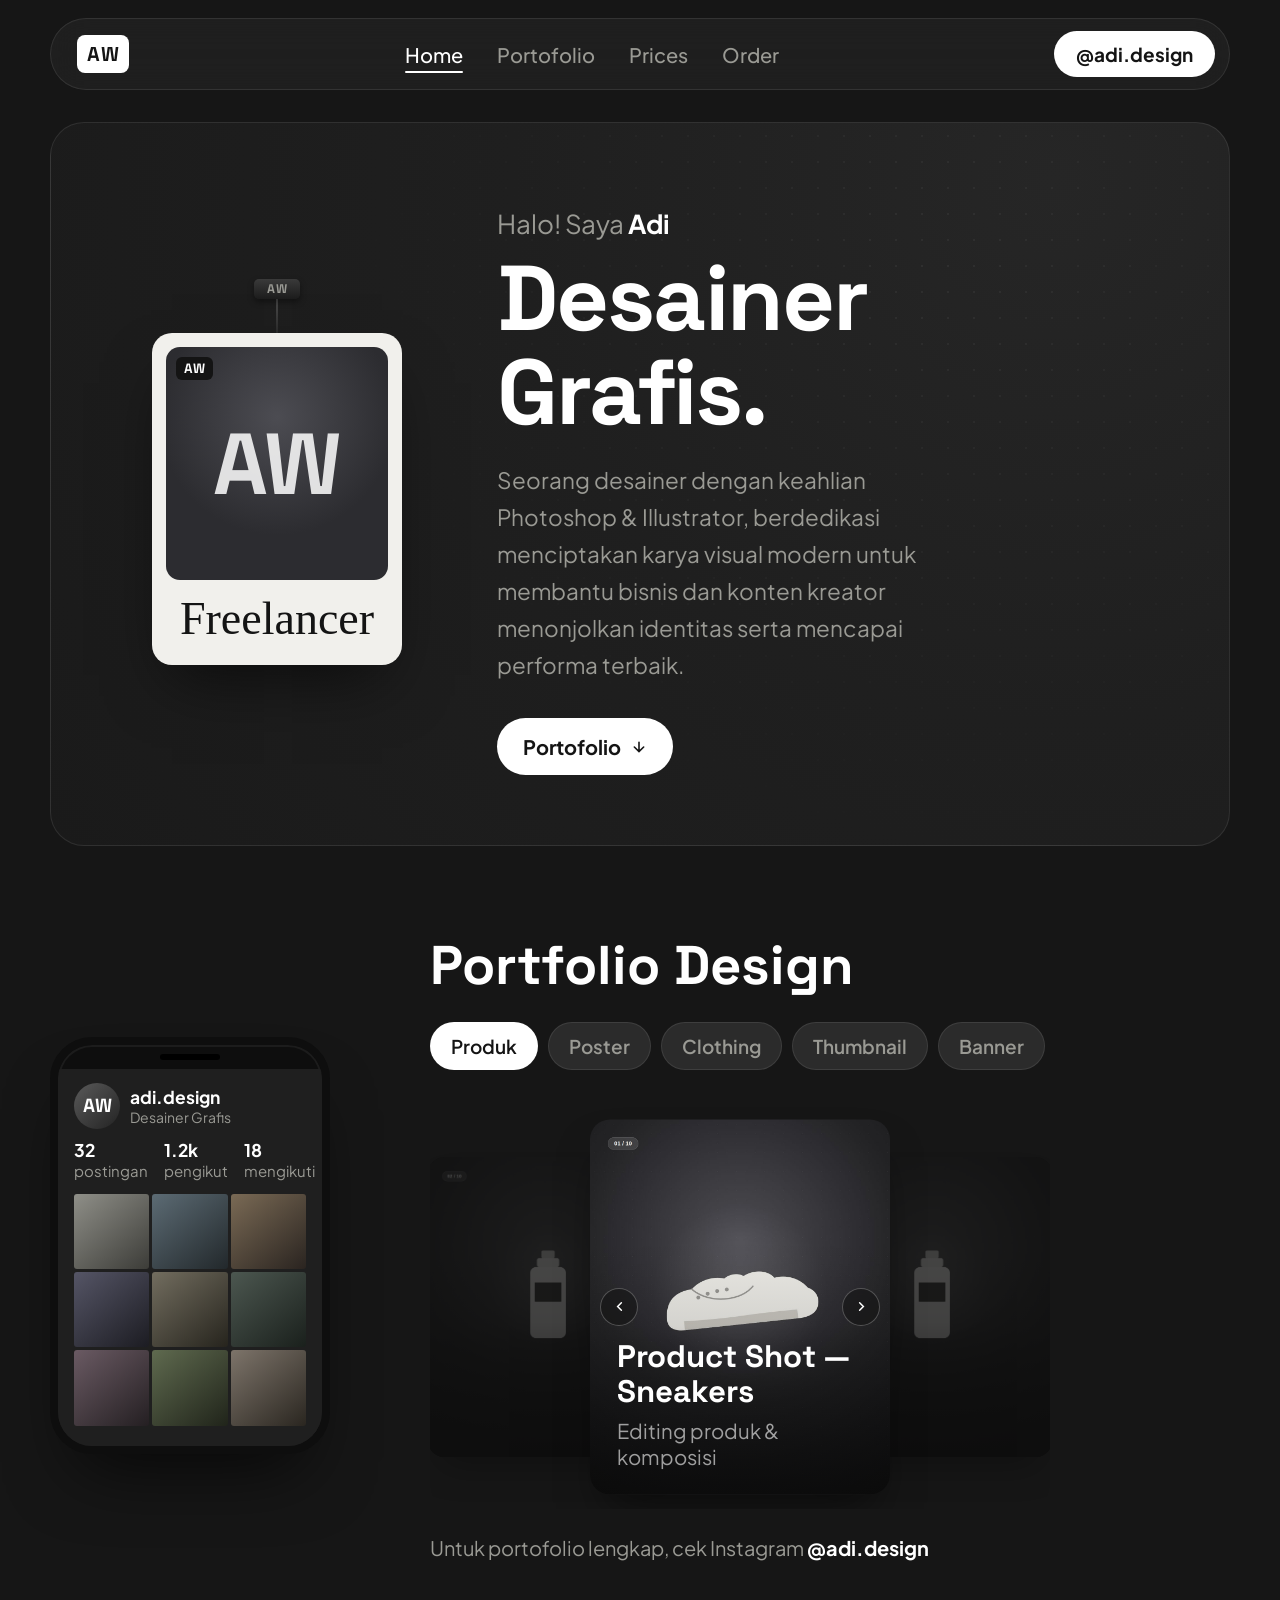
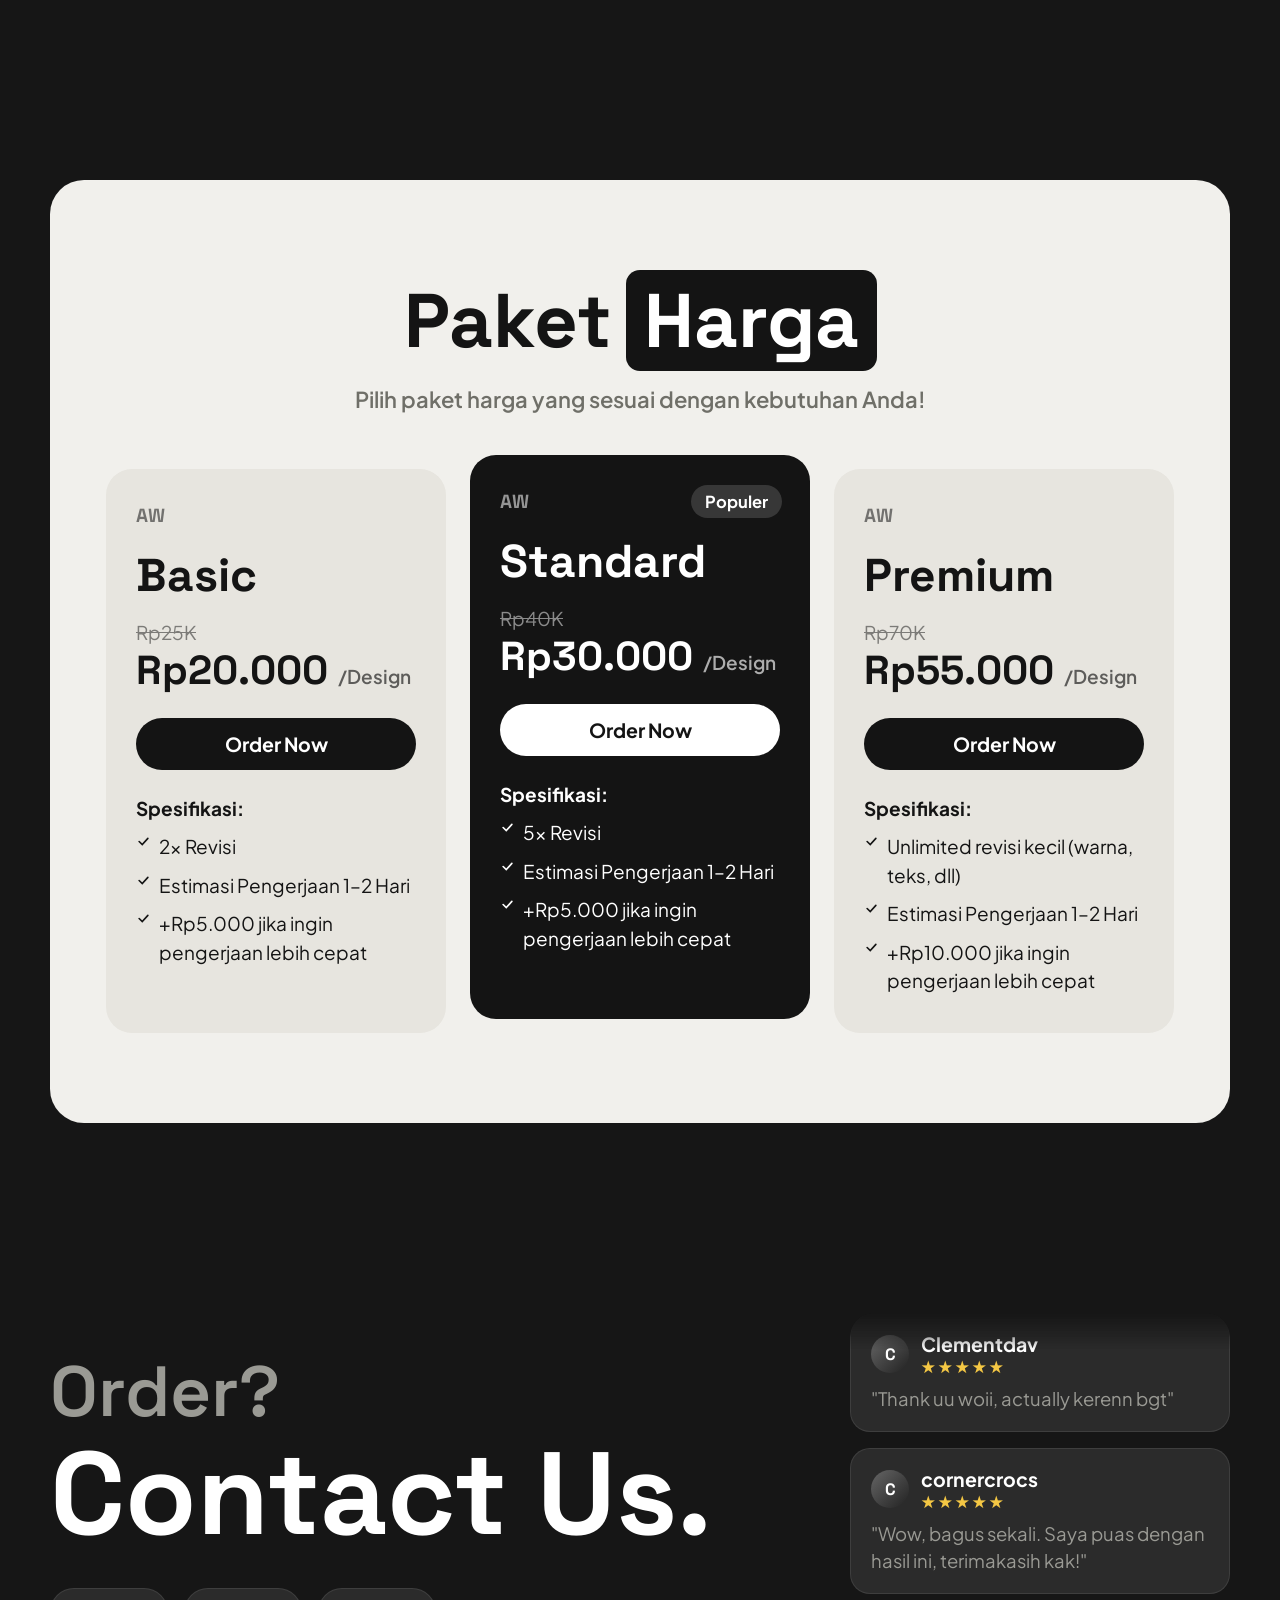
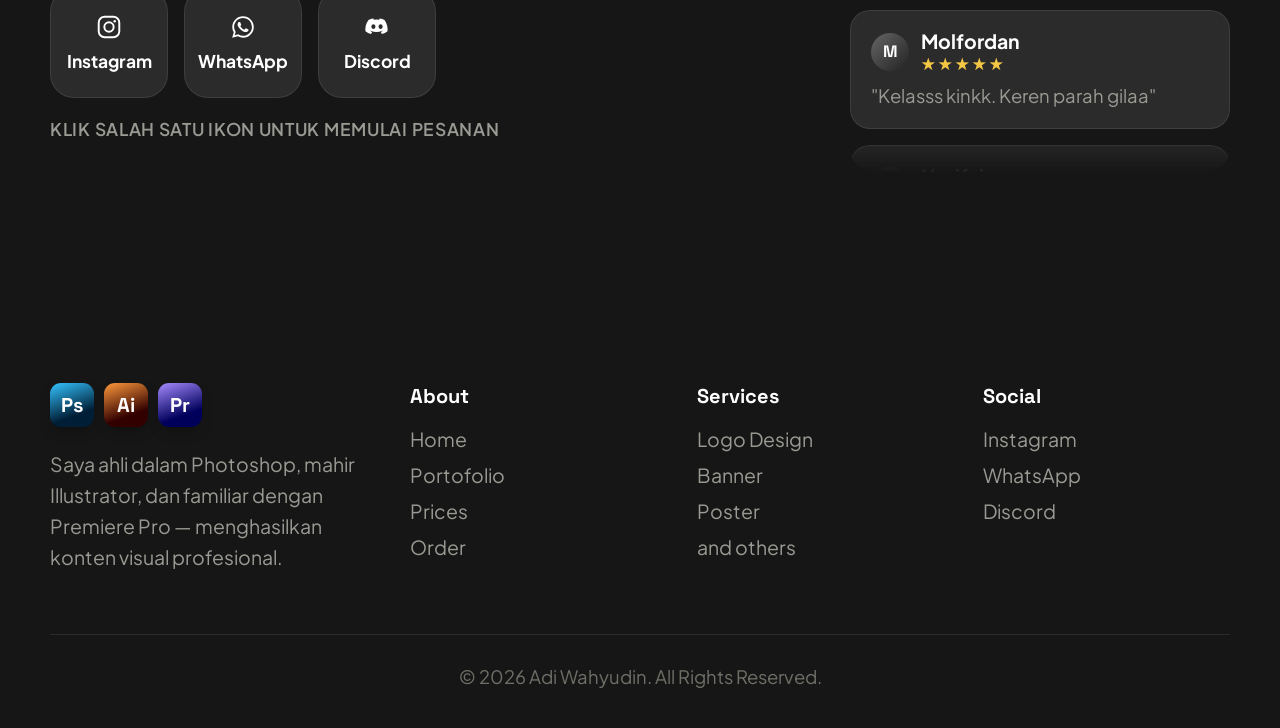
==== commit da4e10bf: "Add files via upload" ====
--- a/index.html
+++ b/index.html
@@ -44,7 +44,7 @@
     font-family:var(--disp);
     text-transform:uppercase;
     letter-spacing:.14em;
-    font-size:12.5px;
+    font-size:17px;
     color:var(--muted);
   }
   ::selection{background:var(--white);color:var(--ink);}
@@ -68,17 +68,17 @@
   .logo{
     font-family:var(--disp);
     font-weight:700;
-    font-size:20px;
+    font-size:27px;
     letter-spacing:.02em;
     display:flex;align-items:center;gap:8px;
   }
   .logo span{
     background:var(--white);color:var(--ink);
-    border-radius:8px;padding:2px 7px;font-size:15px;
+    border-radius:8px;padding:6px 10px;font-size:20px;
   }
   nav.links{
     display:flex;align-items:center;gap:34px;
-    font-size:15px;font-weight:500;
+    font-size:20px;font-weight:500;
   }
   nav.links a{
     position:relative;color:var(--muted);transition:color .25s;
@@ -87,9 +87,10 @@
   nav.links a.active::after{
     content:"";position:absolute;left:0;right:0;bottom:-6px;height:2px;background:var(--white);border-radius:2px;
   }
+  .nav-actions{display:flex;align-items:center;gap:10px;flex-shrink:0;}
   .nav-cta{
     background:var(--white);color:var(--ink);
-    font-weight:700;font-size:14px;
+    font-weight:700;font-size:19px;
     padding:11px 22px;border-radius:var(--radius-pill);
     white-space:nowrap;
     transition:transform .2s ease;
@@ -103,11 +104,12 @@
   .burger span::after{position:absolute;top:5px;}
   .mobile-menu{
     display:none;flex-direction:column;gap:2px;
-    max-width:1180px;margin:8px auto 0;
-    background:rgba(35,35,35,.95);border:1px solid var(--line);border-radius:22px;
-    padding:10px;overflow:hidden;max-height:0;transition:max-height .3s ease;
-  }
-  .mobile-menu.open{max-height:320px;padding:14px;}
+    max-width:1180px;margin:0 auto;
+    background:rgba(35,35,35,.95);border:1px solid transparent;border-radius:22px;
+    padding:0 10px;overflow:hidden;max-height:0;opacity:0;
+    transition:max-height .3s ease, opacity .25s ease, padding .3s ease, margin .3s ease, border-color .3s ease;
+  }
+  .mobile-menu.open{max-height:320px;opacity:1;padding:14px;margin:8px auto 0;border-color:var(--line);}
   .mobile-menu a{padding:12px 14px;border-radius:12px;font-weight:600;color:var(--muted);}
   .mobile-menu a:hover{background:rgba(255,255,255,.06);color:var(--white);}
 
@@ -129,23 +131,13 @@
     mask-image:radial-gradient(circle at 75% 20%, black, transparent 60%);
     pointer-events:none;
   }
-  .orbit-dot{
-    position:absolute;top:64px;right:120px;
-    width:44px;height:44px;border:1px solid rgba(255,255,255,.25);border-radius:50%;
-    display:flex;align-items:center;justify-content:center;
-  }
-  .orbit-dot::after{content:"";width:6px;height:6px;background:var(--white);border-radius:50%;animation:orbit 5s linear infinite;}
-  @keyframes orbit{
-    0%{transform:translate(0,-19px) rotate(0deg);}
-    100%{transform:translate(0,-19px) rotate(360deg);}
-  }
   /* Lanyard badge */
   .badge-stage{position:relative;height:420px;display:flex;justify-content:center;z-index:1;}
   .lanyard-clip{
     width:46px;height:20px;background:linear-gradient(180deg,#3a3a3a,#1c1c1c);
     border-radius:5px;margin:0 auto;position:relative;z-index:3;
     display:flex;align-items:center;justify-content:center;
-    font-family:var(--disp);font-size:9px;font-weight:700;letter-spacing:.05em;color:var(--muted);
+    font-family:var(--disp);font-size:12.5px;font-weight:700;letter-spacing:.05em;color:var(--muted);
     box-shadow:0 3px 6px rgba(0,0,0,.4);
   }
   .lanyard-string{
@@ -174,37 +166,37 @@
     overflow:hidden;position:relative;
   }
   .badge-photo .mono{
-    font-family:var(--disp);font-weight:700;font-size:64px;color:rgba(255,255,255,.85);
+    font-family:var(--disp);font-weight:700;font-size:86.5px;color:rgba(255,255,255,.85);
     letter-spacing:-.02em;
   }
   .badge-tag{
     position:absolute;top:10px;left:10px;background:var(--ink);color:var(--white);
-    font-family:var(--disp);font-size:10px;font-weight:700;padding:3px 8px;border-radius:6px;
+    font-family:var(--disp);font-size:13.5px;font-weight:700;padding:3px 8px;border-radius:6px;
   }
   .badge-caption{
     font-family:'Segoe Script','Brush Script MT',cursive;
-    font-size:22px;color:var(--ink);margin-top:10px;text-align:right;padding-right:6px;
+    font-size:46px;color:var(--ink);margin-top:12px;text-align:center;
   }
 
   .hero-copy .hello{
-    font-size:19px;color:var(--muted);margin-bottom:6px;
+    font-size:26px;color:var(--muted);margin-bottom:6px;
   }
   .hero-copy .hello b{color:var(--white);font-weight:700;}
   .hero-copy h1{
     font-family:var(--disp);
     font-weight:700;
-    font-size:clamp(38px,5.4vw,68px);
+    font-size:clamp(51.5px,7.3vw,92px);
     line-height:1.02;
     letter-spacing:-.02em;
     margin-bottom:22px;
   }
   .hero-copy p{
-    color:var(--muted);font-size:16.5px;line-height:1.65;max-width:480px;margin-bottom:34px;
+    color:var(--muted);font-size:22.5px;line-height:1.65;max-width:480px;margin-bottom:34px;
   }
   .btn-pill{
     display:inline-flex;align-items:center;gap:10px;
     background:var(--white);color:var(--ink);
-    font-weight:700;font-size:15px;
+    font-weight:700;font-size:20px;
     padding:16px 26px;border-radius:var(--radius-pill);
     transition:transform .22s ease, box-shadow .22s ease;
   }
@@ -233,12 +225,12 @@
   .phone-avatar{
     width:46px;height:46px;border-radius:50%;
     background:linear-gradient(135deg,#5a5a5a,#232323);
-    display:flex;align-items:center;justify-content:center;font-family:var(--disp);font-weight:700;font-size:14px;
-  }
-  .phone-handle{font-weight:700;font-size:13px;}
-  .phone-sub{font-size:10.5px;color:var(--muted);}
-  .phone-stats{display:flex;gap:16px;font-size:11px;color:var(--muted);margin-bottom:14px;}
-  .phone-stats b{color:var(--white);display:block;font-size:13px;}
+    display:flex;align-items:center;justify-content:center;font-family:var(--disp);font-weight:700;font-size:19px;
+  }
+  .phone-handle{font-weight:700;font-size:17.5px;}
+  .phone-sub{font-size:14px;color:var(--muted);}
+  .phone-stats{display:flex;gap:16px;font-size:15px;color:var(--muted);margin-bottom:14px;}
+  .phone-stats b{color:var(--white);display:block;font-size:17.5px;}
   .phone-grid{display:grid;grid-template-columns:repeat(3,1fr);gap:3px;}
   .phone-grid div{aspect-ratio:1;border-radius:3px;}
   .phone-grid div:nth-child(1){background:linear-gradient(140deg,#8f8f88,#3c3c38);}
@@ -252,44 +244,53 @@
   .phone-grid div:nth-child(9){background:linear-gradient(140deg,#7d746a,#2a2620);}
 
   .portfolio-right h2{
-    font-family:var(--disp);font-size:clamp(28px,3.4vw,40px);font-weight:700;margin-bottom:22px;
+    font-family:var(--disp);font-size:clamp(38px,4.6vw,54.5px);font-weight:700;margin-bottom:22px;
   }
   .tabs{display:flex;flex-wrap:wrap;gap:10px;margin-bottom:34px;}
   .tab{
-    padding:11px 20px;border-radius:var(--radius-pill);font-weight:600;font-size:14px;
+    padding:11px 20px;border-radius:var(--radius-pill);font-weight:600;font-size:19px;
     background:var(--card-dark-alt);color:var(--muted);border:1px solid var(--line);
     transition:.22s;
   }
   .tab.active{background:var(--white);color:var(--ink);}
   .tab:hover:not(.active){color:var(--white);}
-  .carousel{position:relative;}
-  .carousel-track-wrap{overflow:hidden;border-radius:var(--radius-lg);}
-  .carousel-track{display:flex;transition:transform .45s cubic-bezier(.65,0,.35,1);}
-  .slide{
-    min-width:100%;aspect-ratio:4/5;position:relative;
-    display:flex;align-items:flex-end;padding:26px;
-    background:linear-gradient(160deg,#3a3a3a,#161616);
-    background-size:cover;background-position:center;
-  }
-  .slide::before{
+
+  /* Coverflow slider */
+  .coverflow-wrap{--cf-w:clamp(185px, 46vw, 300px);--cf-gap:calc(var(--cf-w) * 0.64);}
+  .coverflow{
+    position:relative;overflow:hidden;border-radius:22px;
+    width:calc(var(--cf-w) * 2 + 20px);
+    max-width:100%;
+    height:calc(var(--cf-w) * 1.25 + 30px);
+  }
+  .cf-slot{
+    position:absolute;top:50%;left:50%;width:var(--cf-w);aspect-ratio:4/5;
+    border-radius:20px;overflow:hidden;background-size:cover;background-position:center;
+    box-shadow:0 25px 45px -16px rgba(0,0,0,.55);
+    transition:transform .5s cubic-bezier(.65,0,.35,1), opacity .5s ease, filter .5s ease;
+  }
+  .cf-slot::before{
     content:"";position:absolute;inset:0;
-    background:linear-gradient(0deg, rgba(10,10,10,.82) 0%, rgba(10,10,10,.15) 45%, transparent 70%);
-  }
-  .slide > div{position:relative;z-index:1;}
-  .slide span.cat{
-    font-family:var(--disp);font-weight:700;font-size:22px;color:rgba(255,255,255,.92);
-  }
-  .slide small{display:block;color:rgba(255,255,255,.55);font-size:12.5px;margin-top:4px;}
-  .carousel{max-width:360px;}
-  .carousel-arrows{position:absolute;top:50%;left:0;right:0;display:flex;justify-content:space-between;transform:translateY(-50%);padding:0 14px;pointer-events:none;}
-  .carrow{
-    pointer-events:all;width:42px;height:42px;border-radius:50%;
-    background:rgba(20,20,20,.55);border:1px solid rgba(255,255,255,.2);backdrop-filter:blur(6px);
-    display:flex;align-items:center;justify-content:center;transition:.2s;
-  }
-  .carrow:hover{background:var(--white);color:var(--ink);}
-  .carrow svg{width:16px;height:16px;}
-  .portfolio-foot{margin-top:26px;color:var(--muted);font-size:15px;}
+    background:linear-gradient(0deg, rgba(10,10,10,.85) 0%, rgba(10,10,10,.1) 45%, transparent 68%);
+  }
+  .cf-slot.center{transform:translate(-50%,-50%) scale(1);z-index:3;opacity:1;filter:none;}
+  .cf-slot.left{transform:translate(calc(-50% - var(--cf-gap)),-50%) scale(.8);z-index:2;opacity:.5;filter:brightness(.5) saturate(.75);cursor:pointer;}
+  .cf-slot.right{transform:translate(calc(-50% + var(--cf-gap)),-50%) scale(.8);z-index:2;opacity:.5;filter:brightness(.5) saturate(.75);cursor:pointer;}
+  .cf-info{position:absolute;left:calc(var(--cf-w) * 0.09);right:calc(var(--cf-w) * 0.09);bottom:calc(var(--cf-w) * 0.08);z-index:1;opacity:0;transition:opacity .3s ease .12s;}
+  .cf-slot.center .cf-info{opacity:1;}
+  .cf-info .cat{font-family:var(--disp);font-weight:700;font-size:calc(var(--cf-w) * 0.104);line-height:1.15;color:#fff;display:block;}
+  .cf-info small{display:block;color:rgba(255,255,255,.6);font-size:calc(var(--cf-w) * 0.068);line-height:1.3;margin-top:calc(var(--cf-w) * 0.025);}
+  .cf-arrow{
+    position:absolute;top:50%;transform:translateY(-50%);
+    width:38px;height:38px;border-radius:50%;z-index:4;
+    background:rgba(20,20,20,.6);border:1px solid rgba(255,255,255,.25);backdrop-filter:blur(6px);
+    display:flex;align-items:center;justify-content:center;color:#fff;transition:.2s;
+  }
+  .cf-arrow:hover{background:#fff;color:var(--ink);}
+  .cf-arrow svg{width:15px;height:15px;}
+  .cf-prev{left:calc(50% - var(--cf-w) / 2 + 10px);}
+  .cf-next{left:calc(50% + var(--cf-w) / 2 - 48px);}
+  .portfolio-foot{margin-top:26px;color:var(--muted);font-size:20px;}
   .portfolio-foot b{color:var(--white);}
 
   /* ---------- PRICING ---------- */
@@ -301,13 +302,13 @@
   }
   .prices-head{text-align:center;margin-bottom:56px;}
   .prices-head h2{
-    font-family:var(--disp);font-weight:700;font-size:clamp(34px,5vw,56px);
+    font-family:var(--disp);font-weight:700;font-size:clamp(46px,6.8vw,76px);
     display:flex;gap:14px;justify-content:center;align-items:center;flex-wrap:wrap;
   }
   .prices-head h2 .box{
     background:var(--ink);color:var(--white);padding:2px 18px;border-radius:14px;
   }
-  .prices-head p{margin-top:14px;font-weight:600;color:var(--muted-2);font-size:16px;}
+  .prices-head p{margin-top:14px;font-weight:600;color:var(--muted-2);font-size:22px;}
   .price-cards{display:grid;grid-template-columns:repeat(3,1fr);gap:24px;align-items:stretch;}
   .price-card{
     border-radius:26px;padding:34px 30px 38px;position:relative;
@@ -317,22 +318,22 @@
   .price-card.dark{background:var(--ink);color:var(--white);transform:translateY(-14px);}
   .price-badge{
     position:absolute;top:30px;right:28px;background:rgba(255,255,255,.15);color:var(--white);
-    font-size:12px;font-weight:700;padding:6px 14px;border-radius:var(--radius-pill);
-  }
-  .price-card .plogo{font-family:var(--disp);font-weight:700;font-size:14px;opacity:.55;margin-bottom:18px;}
-  .price-card h3{font-family:var(--disp);font-weight:700;font-size:34px;margin-bottom:16px;}
-  .price-old{font-size:14px;text-decoration:line-through;opacity:.5;}
-  .price-new{font-family:var(--disp);font-weight:700;font-size:30px;}
-  .price-new span{font-size:14px;font-weight:600;opacity:.65;font-family:var(--body);}
+    font-size:16.5px;font-weight:700;padding:6px 14px;border-radius:var(--radius-pill);
+  }
+  .price-card .plogo{font-family:var(--disp);font-weight:700;font-size:19px;opacity:.55;margin-bottom:18px;}
+  .price-card h3{font-family:var(--disp);font-weight:700;font-size:46px;margin-bottom:16px;}
+  .price-old{font-size:19px;text-decoration:line-through;opacity:.5;}
+  .price-new{font-family:var(--disp);font-weight:700;font-size:40.5px;}
+  .price-new span{font-size:19px;font-weight:600;opacity:.65;font-family:var(--body);}
   .price-card .order-btn{
-    margin:22px 0 26px;text-align:center;font-weight:700;font-size:14.5px;
+    margin:22px 0 26px;text-align:center;font-weight:700;font-size:19.5px;
     padding:14px;border-radius:var(--radius-pill);background:var(--white);color:var(--ink);
     transition:transform .2s;
   }
   .price-card.light .order-btn{background:var(--ink);color:var(--white);}
   .price-card .order-btn:hover{transform:translateY(-2px);}
-  .price-card .spec-title{font-weight:700;font-size:14px;margin-bottom:12px;}
-  .price-card ul{display:flex;flex-direction:column;gap:10px;font-size:14px;line-height:1.5;}
+  .price-card .spec-title{font-weight:700;font-size:19px;margin-bottom:12px;}
+  .price-card ul{display:flex;flex-direction:column;gap:10px;font-size:19px;line-height:1.5;}
   .price-card ul li{display:flex;gap:8px;}
   .price-card ul li svg{width:15px;height:15px;flex-shrink:0;margin-top:2px;}
 
@@ -340,10 +341,10 @@
   #order{padding-top:40px;}
   .order-grid{display:grid;grid-template-columns:1fr 380px;gap:60px;align-items:center;}
   .order-left .eyebrow-lg{
-    font-family:var(--disp);font-size:clamp(30px,4.6vw,52px);color:var(--muted);font-weight:600;
+    font-family:var(--disp);font-size:clamp(40.5px,6.3vw,71px);color:var(--muted);font-weight:600;
   }
   .order-left h2{
-    font-family:var(--disp);font-weight:700;font-size:clamp(46px,7vw,86px);line-height:.98;margin-bottom:36px;
+    font-family:var(--disp);font-weight:700;font-size:clamp(62.5px,9.4vw,117px);line-height:.98;margin-bottom:36px;
   }
   .order-icons{display:flex;gap:16px;margin-bottom:20px;flex-wrap:wrap;}
   .order-icon{
@@ -353,8 +354,8 @@
   }
   .order-icon:hover{background:var(--white);color:var(--ink);transform:translateY(-4px);}
   .order-icon svg{width:26px;height:26px;}
-  .order-icon span{font-size:13px;font-weight:700;}
-  .order-hint{color:var(--muted);font-size:13px;letter-spacing:.04em;text-transform:uppercase;font-weight:600;}
+  .order-icon span{font-size:17.5px;font-weight:700;}
+  .order-hint{color:var(--muted);font-size:17.5px;letter-spacing:.04em;text-transform:uppercase;font-weight:600;}
 
   .testi-wrap{
     height:460px;overflow:hidden;position:relative;border-radius:var(--radius-lg);
@@ -374,11 +375,11 @@
   .testi-avatar{
     width:38px;height:38px;border-radius:50%;flex-shrink:0;
     background:linear-gradient(135deg,#666,#222);
-    display:flex;align-items:center;justify-content:center;font-family:var(--disp);font-size:12px;font-weight:700;
-  }
-  .testi-name{font-weight:700;font-size:14.5px;}
-  .stars{color:#f4c744;font-size:12px;letter-spacing:2px;}
-  .testi-card p{font-size:13.5px;color:var(--muted);line-height:1.5;}
+    display:flex;align-items:center;justify-content:center;font-family:var(--disp);font-size:16.5px;font-weight:700;
+  }
+  .testi-name{font-weight:700;font-size:19.5px;}
+  .stars{color:#f4c744;font-size:16.5px;letter-spacing:2px;}
+  .testi-card p{font-size:18.5px;color:var(--muted);line-height:1.5;}
 
   /* ---------- FOOTER ---------- */
   footer{padding:100px 24px 40px;}
@@ -388,15 +389,20 @@
     padding-bottom:60px;border-bottom:1px solid var(--line);
   }
   .tool-icons{display:flex;gap:10px;margin-bottom:22px;}
-  .tool-icons div{
-    width:42px;height:42px;border-radius:12px;background:var(--card-dark-alt);border:1px solid var(--line);
-    display:flex;align-items:center;justify-content:center;font-family:var(--disp);font-weight:700;font-size:12px;color:var(--muted);
-  }
-  .footer-tagline{color:var(--muted);font-size:14.5px;line-height:1.6;max-width:320px;}
-  .footer-col h4{font-family:var(--disp);font-weight:700;font-size:15px;margin-bottom:18px;}
-  .footer-col a{display:block;color:var(--muted);font-size:14.5px;margin-bottom:12px;transition:color .2s;}
+  .tool-icons .app-icon{
+    width:44px;height:44px;border-radius:11px;
+    display:flex;align-items:center;justify-content:center;
+    font-family:var(--disp);font-weight:700;font-size:20px;color:#fff;
+    box-shadow:0 6px 14px -6px rgba(0,0,0,.5);
+  }
+  .app-ps{background:linear-gradient(160deg,#34c3ff 0%,#001e36 70%);}
+  .app-ai{background:linear-gradient(160deg,#ff9a3c 0%,#330000 70%);}
+  .app-pr{background:linear-gradient(160deg,#a68bff 0%,#00005b 70%);}
+  .footer-tagline{color:var(--muted);font-size:19.5px;line-height:1.6;max-width:320px;}
+  .footer-col h4{font-family:var(--disp);font-weight:700;font-size:20px;margin-bottom:18px;}
+  .footer-col a{display:block;color:var(--muted);font-size:19.5px;margin-bottom:12px;transition:color .2s;}
   .footer-col a:hover{color:var(--white);}
-  .footer-bottom{padding-top:30px;text-align:center;color:var(--muted-2);font-size:13.5px;}
+  .footer-bottom{padding-top:30px;text-align:center;color:var(--muted-2);font-size:18.5px;}
 
   /* ---------- REVEAL ---------- */
   .reveal{opacity:.001;transform:translateY(18px);transition:opacity .6s ease,transform .6s ease;}
@@ -404,7 +410,7 @@
   .no-js .reveal{opacity:1;transform:none;}
 
   @media (prefers-reduced-motion:reduce){
-    .badge-swing,.orbit-dot::after,.testi-track{animation:none !important;}
+    .badge-swing,.testi-track{animation:none !important;}
   }
 
   /* ---------- RESPONSIVE ---------- */
@@ -412,8 +418,8 @@
     nav.links{display:none;}
     .burger{display:flex;}
     .mobile-menu{display:flex;}
-    .logo{font-size:17px;}
-    .nav-cta{padding:10px 16px;font-size:13px;}
+    .logo{font-size:23px;}
+    .nav-cta{padding:10px 16px;font-size:17.5px;}
     .hero{grid-template-columns:1fr;padding:60px 30px 50px;text-align:center;}
     .badge-stage{margin:0 auto;}
     .hero-copy p{margin-left:auto;margin-right:auto;}
@@ -431,6 +437,9 @@
     .wrap,section{padding-left:18px;padding-right:18px;}
     .hero{padding:50px 22px 40px;}
     .footer-top{grid-template-columns:1fr;}
+    .nav-cta{padding:9px 13px;font-size:16.5px;}
+    .nav-actions{gap:8px;}
+    /* coverflow size now fluid via clamp() in base rule */
   }
 </style>
 </head>
@@ -438,15 +447,17 @@
 
 <header>
   <div class="nav-inner">
-    <div class="logo"><span>AW</span>Adi Design</div>
+    <div class="logo"><span>AW</span></div>
     <nav class="links">
       <a href="#home" class="active">Home</a>
       <a href="#portofolio">Portofolio</a>
       <a href="#prices">Prices</a>
       <a href="#order">Order</a>
     </nav>
-    <a href="#order" class="nav-cta">@adi.design</a>
-    <button class="burger" id="burgerBtn" aria-label="Menu"><span></span></button>
+    <div class="nav-actions">
+      <a href="#order" class="nav-cta">@adi.design</a>
+      <button class="burger" id="burgerBtn" aria-label="Menu"><span></span></button>
+    </div>
   </div>
   <div class="mobile-menu" id="mobileMenu">
     <a href="#home">Home</a>
@@ -459,7 +470,6 @@
 <!-- HERO -->
 <section class="hero-section" id="home">
   <div class="hero">
-    <div class="orbit-dot"></div>
     <div class="badge-stage">
       <div class="badge-swing">
         <div class="lanyard-clip">AW</div>
@@ -520,15 +530,17 @@
         <button class="tab" data-cat="Banner">Banner</button>
       </div>
 
-      <div class="carousel">
-        <div class="carousel-track-wrap">
-          <div class="carousel-track" id="track"></div>
-        </div>
-        <div class="carousel-arrows">
-          <button class="carrow" id="prevBtn" aria-label="Sebelumnya">
+      <div class="coverflow-wrap">
+        <div class="coverflow" id="coverflow">
+          <div class="cf-slot left" id="cfLeft"></div>
+          <div class="cf-slot center" id="cfCenter">
+            <div class="cf-info"><span class="cat" id="cfTitle"></span><small id="cfTag"></small></div>
+          </div>
+          <div class="cf-slot right" id="cfRight"></div>
+          <button class="cf-arrow cf-prev" id="prevBtn" aria-label="Sebelumnya">
             <svg viewBox="0 0 24 24" fill="none" stroke="currentColor" stroke-width="2.4" stroke-linecap="round"><path d="M15 18l-6-6 6-6"/></svg>
           </button>
-          <button class="carrow" id="nextBtn" aria-label="Berikutnya">
+          <button class="cf-arrow cf-next" id="nextBtn" aria-label="Berikutnya">
             <svg viewBox="0 0 24 24" fill="none" stroke="currentColor" stroke-width="2.4" stroke-linecap="round"><path d="M9 18l6-6-6-6"/></svg>
           </button>
         </div>
@@ -600,15 +612,15 @@
       <h2>Contact Us.</h2>
       <div class="order-icons">
         <a href="#" class="order-icon">
-          <svg viewBox="0 0 24 24" fill="none" stroke="currentColor" stroke-width="2"><rect x="3" y="3" width="18" height="18" rx="5"/><circle cx="12" cy="12" r="4"/><circle cx="17.5" cy="6.5" r="1"/></svg>
+          <svg viewBox="0 0 24 24" fill="none" stroke="currentColor" stroke-width="1.8"><rect x="2.5" y="2.5" width="19" height="19" rx="5.5"/><circle cx="12" cy="12" r="4.3"/><circle cx="17.3" cy="6.7" r="1.15" fill="currentColor" stroke="none"/></svg>
           <span>Instagram</span>
         </a>
         <a href="#" class="order-icon">
-          <svg viewBox="0 0 24 24" fill="none" stroke="currentColor" stroke-width="2"><path d="M21 11.5a8.38 8.38 0 0 1-.9 3.8 8.5 8.5 0 0 1-7.6 4.7 8.38 8.38 0 0 1-3.8-.9L3 21l1.9-5.7a8.38 8.38 0 0 1-.9-3.8 8.5 8.5 0 0 1 4.7-7.6 8.38 8.38 0 0 1 3.8-.9h.5a8.48 8.48 0 0 1 8 8v.5z"/></svg>
+          <svg viewBox="0 0 24 24" fill="currentColor" stroke="none"><path d="M12.04 2C6.58 2 2.13 6.45 2.13 11.91c0 1.77.46 3.45 1.35 4.95L2 22l5.28-1.38a9.9 9.9 0 0 0 4.76 1.21h.01c5.46 0 9.91-4.45 9.91-9.91C21.96 6.45 17.5 2 12.04 2Zm0 18.13h-.01a8.2 8.2 0 0 1-4.19-1.15l-.3-.18-3.13.82.84-3.05-.2-.31a8.2 8.2 0 0 1-1.26-4.35c0-4.53 3.69-8.22 8.25-8.22 2.2 0 4.27.86 5.83 2.42a8.18 8.18 0 0 1 2.41 5.82c0 4.53-3.69 8.2-8.24 8.2Zm4.52-6.15c-.25-.12-1.46-.72-1.68-.8-.23-.08-.39-.12-.56.13-.16.24-.64.8-.78.97-.15.16-.29.18-.54.06-.25-.13-1.05-.39-1.99-1.23-.74-.66-1.23-1.47-1.38-1.72-.14-.24-.02-.38.11-.5.11-.11.25-.29.37-.43.13-.15.17-.25.25-.42.08-.16.04-.31-.02-.43-.06-.13-.56-1.35-.77-1.84-.2-.49-.41-.42-.56-.43h-.48c-.16 0-.43.06-.66.31-.22.24-.87.85-.87 2.08 0 1.22.89 2.4 1.02 2.57.12.16 1.75 2.68 4.25 3.75.59.26 1.06.41 1.42.53.6.19 1.14.16 1.57.1.48-.07 1.46-.6 1.66-1.17.21-.58.21-1.08.15-1.18-.07-.11-.23-.17-.48-.29Z"/></svg>
           <span>WhatsApp</span>
         </a>
         <a href="#" class="order-icon">
-          <svg viewBox="0 0 24 24" fill="none" stroke="currentColor" stroke-width="2"><rect x="3" y="8" width="18" height="12" rx="3"/><path d="M8 8V6a4 4 0 0 1 8 0v2"/></svg>
+          <svg viewBox="0 0 24 24" fill="currentColor" stroke="none"><path d="M18.94 5.62A17.5 17.5 0 0 0 14.6 4.2a.07.07 0 0 0-.07.03c-.19.33-.4.76-.54 1.1a16.15 16.15 0 0 0-4.86 0 8.1 8.1 0 0 0-.56-1.1.07.07 0 0 0-.07-.03 17.44 17.44 0 0 0-4.33 1.42.06.06 0 0 0-.03.02C1.7 9.1.99 12.47 1.33 15.8a.08.08 0 0 0 .03.05 17.6 17.6 0 0 0 5.05 2.6.07.07 0 0 0 .08-.03c.39-.55.73-1.13 1.03-1.74a.07.07 0 0 0-.04-.1 11.6 11.6 0 0 1-1.65-.8.07.07 0 0 1-.01-.12c.11-.08.22-.17.33-.26a.07.07 0 0 1 .07-.01c3.46 1.6 7.2 1.6 10.62 0a.07.07 0 0 1 .07.01c.11.09.22.18.33.26a.07.07 0 0 1-.01.12c-.53.31-1.08.58-1.65.8a.07.07 0 0 0-.04.1c.31.6.65 1.18 1.03 1.73a.07.07 0 0 0 .08.03 17.5 17.5 0 0 0 5.06-2.6.07.07 0 0 0 .03-.05c.4-3.85-.67-7.19-2.83-10.16a.06.06 0 0 0-.03-.02ZM8.68 13.78c-1.04 0-1.89-.97-1.89-2.16 0-1.19.83-2.16 1.89-2.16 1.07 0 1.92.98 1.9 2.16 0 1.19-.83 2.16-1.9 2.16Zm6.65 0c-1.04 0-1.89-.97-1.89-2.16 0-1.19.83-2.16 1.89-2.16 1.07 0 1.92.98 1.9 2.16 0 1.19-.82 2.16-1.9 2.16Z"/></svg>
           <span>Discord</span>
         </a>
       </div>
@@ -627,7 +639,7 @@
     <div class="footer-top">
       <div>
         <div class="tool-icons">
-          <div>Ps</div><div>Ai</div><div>Pr</div>
+          <div class="app-icon app-ps">Ps</div><div class="app-icon app-ai">Ai</div><div class="app-icon app-pr">Pr</div>
         </div>
         <p class="footer-tagline">Saya ahli dalam Photoshop, mahir Illustrator, dan familiar dengan Premiere Pro — menghasilkan konten visual profesional.</p>
       </div>
@@ -666,10 +678,23 @@
   // Active nav link on scroll
   const sections = document.querySelectorAll('section[id], .hero-section[id]');
   const navLinks = document.querySelectorAll('nav.links a');
+  let navLock = false;
+  let navLockTimer = null;
+  function setActiveNav(href){
+    navLinks.forEach(l => l.classList.toggle('active', l.getAttribute('href') === href));
+  }
+  function lockNav(href){
+    setActiveNav(href);
+    navLock = true;
+    clearTimeout(navLockTimer);
+    navLockTimer = setTimeout(() => { navLock = false; }, 900);
+  }
+  navLinks.forEach(a => a.addEventListener('click', () => lockNav(a.getAttribute('href'))));
+  mobileMenu.querySelectorAll('a').forEach(a => a.addEventListener('click', () => lockNav(a.getAttribute('href'))));
   const spy = new IntersectionObserver((entries) => {
     entries.forEach(e => {
-      if(e.isIntersecting){
-        navLinks.forEach(l => l.classList.toggle('active', l.getAttribute('href') === '#' + e.target.id));
+      if(e.isIntersecting && !navLock){
+        setActiveNav('#' + e.target.id);
       }
     });
   }, { rootMargin: '-45% 0px -50% 0px' });
@@ -708,45 +733,70 @@
     ],
   };
 
-  const track = document.getElementById('track');
+  const cfLeft = document.getElementById('cfLeft');
+  const cfCenter = document.getElementById('cfCenter');
+  const cfRight = document.getElementById('cfRight');
+  const cfTitle = document.getElementById('cfTitle');
+  const cfTag = document.getElementById('cfTag');
   const tabs = document.querySelectorAll('.tab');
   let current = 'Produk';
   let index = 0;
 
   function renderSlides(){
-    track.innerHTML = '';
-    portfolioData[current].forEach(item => {
-      const el = document.createElement('div');
-      el.className = 'slide';
-      el.style.backgroundImage = `url('${item.img}')`;
-      el.innerHTML = `<div><span class="cat">${item.title}</span><small>${item.tag}</small></div>`;
-      track.appendChild(el);
-    });
-    index = 0;
-    updateTrack();
-  }
-  function updateTrack(){
-    track.style.transform = `translateX(-${index * 100}%)`;
+    const len = portfolioData[current].length;
+    const li = (index - 1 + len) % len;
+    const ri = (index + 1) % len;
+    const l = portfolioData[current][li];
+    const c = portfolioData[current][index];
+    const r = portfolioData[current][ri];
+    cfLeft.style.backgroundImage = `url('${l.img}')`;
+    cfCenter.style.backgroundImage = `url('${c.img}')`;
+    cfRight.style.backgroundImage = `url('${r.img}')`;
+    cfTitle.textContent = c.title;
+    cfTag.textContent = c.tag;
   }
   tabs.forEach(tab => {
     tab.addEventListener('click', () => {
       tabs.forEach(t => t.classList.remove('active'));
       tab.classList.add('active');
       current = tab.dataset.cat;
+      index = 0;
       renderSlides();
+      restartAutoplay();
     });
   });
   document.getElementById('nextBtn').addEventListener('click', () => {
     const len = portfolioData[current].length;
     index = (index + 1) % len;
-    updateTrack();
+    renderSlides();
+    restartAutoplay();
   });
   document.getElementById('prevBtn').addEventListener('click', () => {
     const len = portfolioData[current].length;
     index = (index - 1 + len) % len;
-    updateTrack();
+    renderSlides();
+    restartAutoplay();
   });
+  cfLeft.addEventListener('click', () => { document.getElementById('prevBtn').click(); });
+  cfRight.addEventListener('click', () => { document.getElementById('nextBtn').click(); });
   renderSlides();
+
+  // Auto-slide every few seconds, pausing on hover/touch
+  let autoplayTimer = null;
+  function startAutoplay(){
+    autoplayTimer = setInterval(() => {
+      const len = portfolioData[current].length;
+      index = (index + 1) % len;
+      renderSlides();
+    }, 3500);
+  }
+  function stopAutoplay(){ clearInterval(autoplayTimer); }
+  function restartAutoplay(){ stopAutoplay(); startAutoplay(); }
+  const coverflowEl = document.getElementById('coverflow');
+  coverflowEl.addEventListener('mouseenter', stopAutoplay);
+  coverflowEl.addEventListener('mouseleave', startAutoplay);
+  coverflowEl.addEventListener('touchstart', stopAutoplay, { passive: true });
+  startAutoplay();
 
   // Testimonials
   const testimonials = [
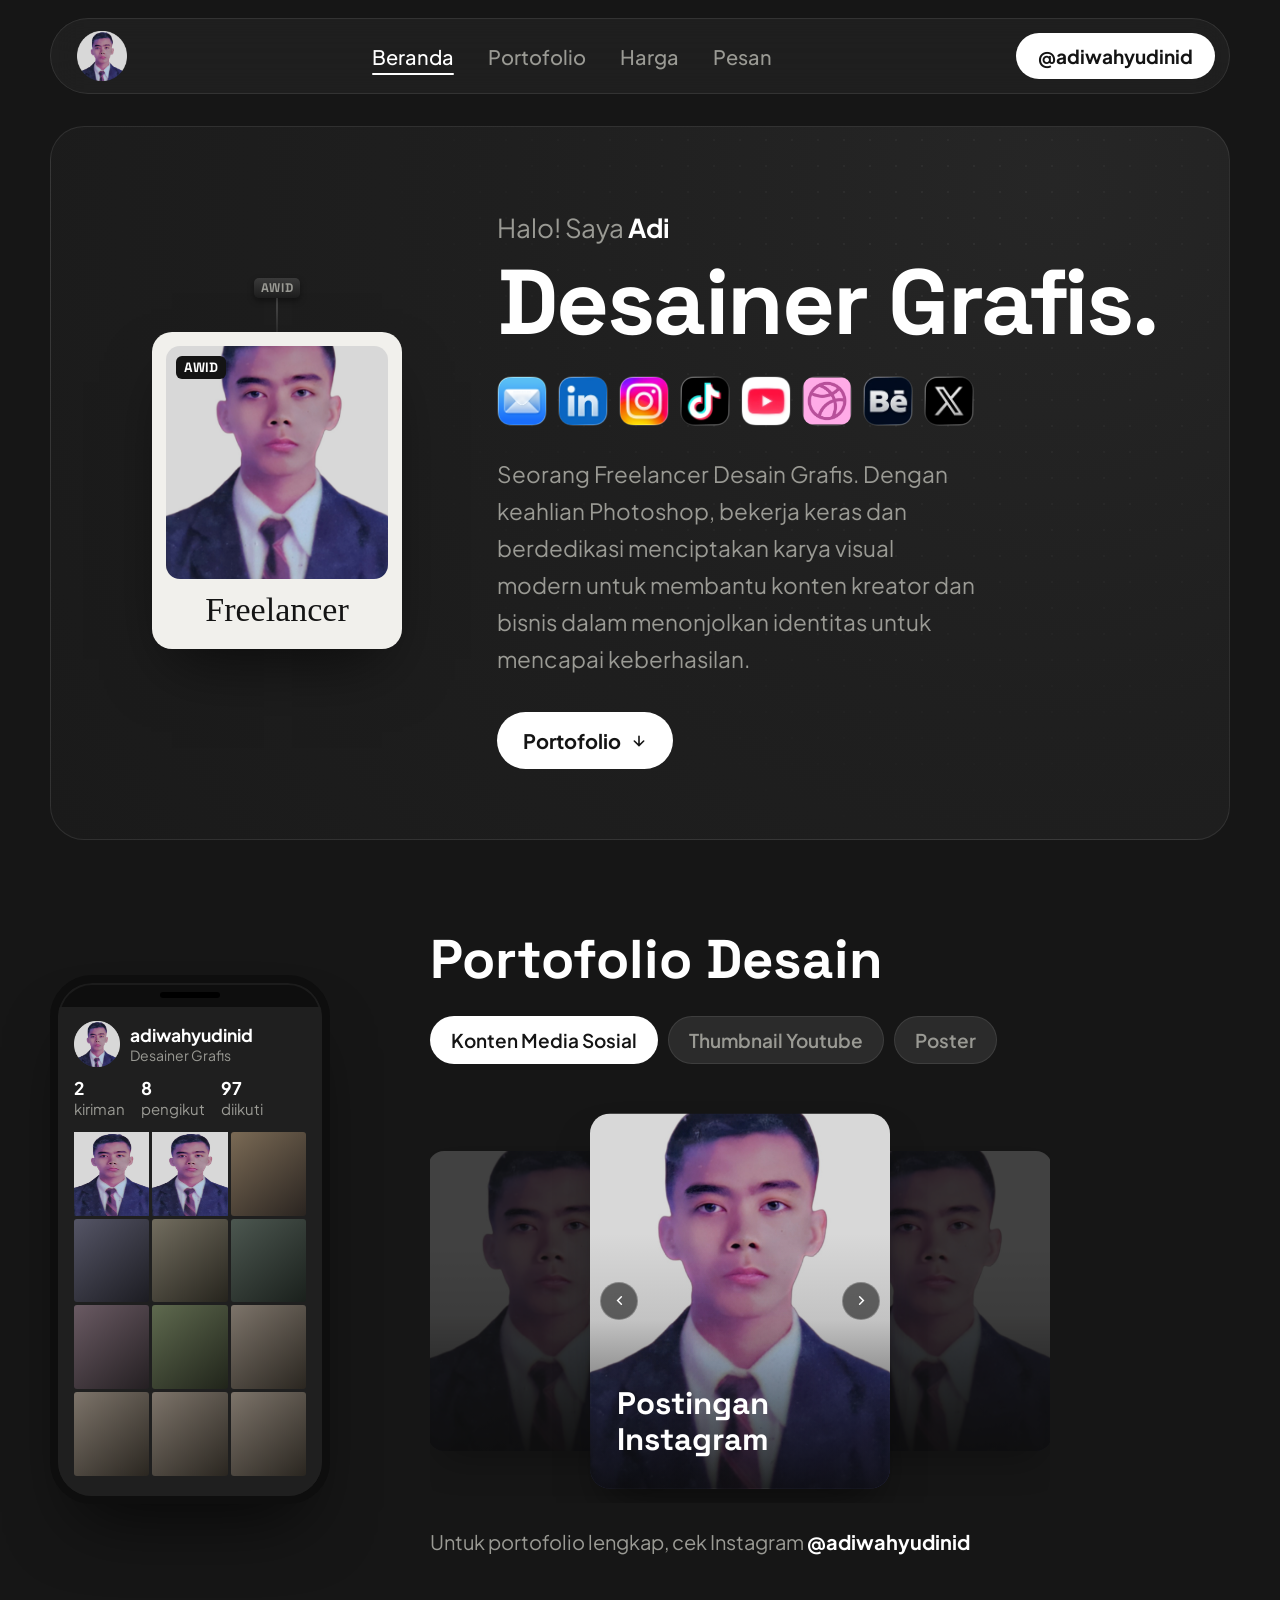
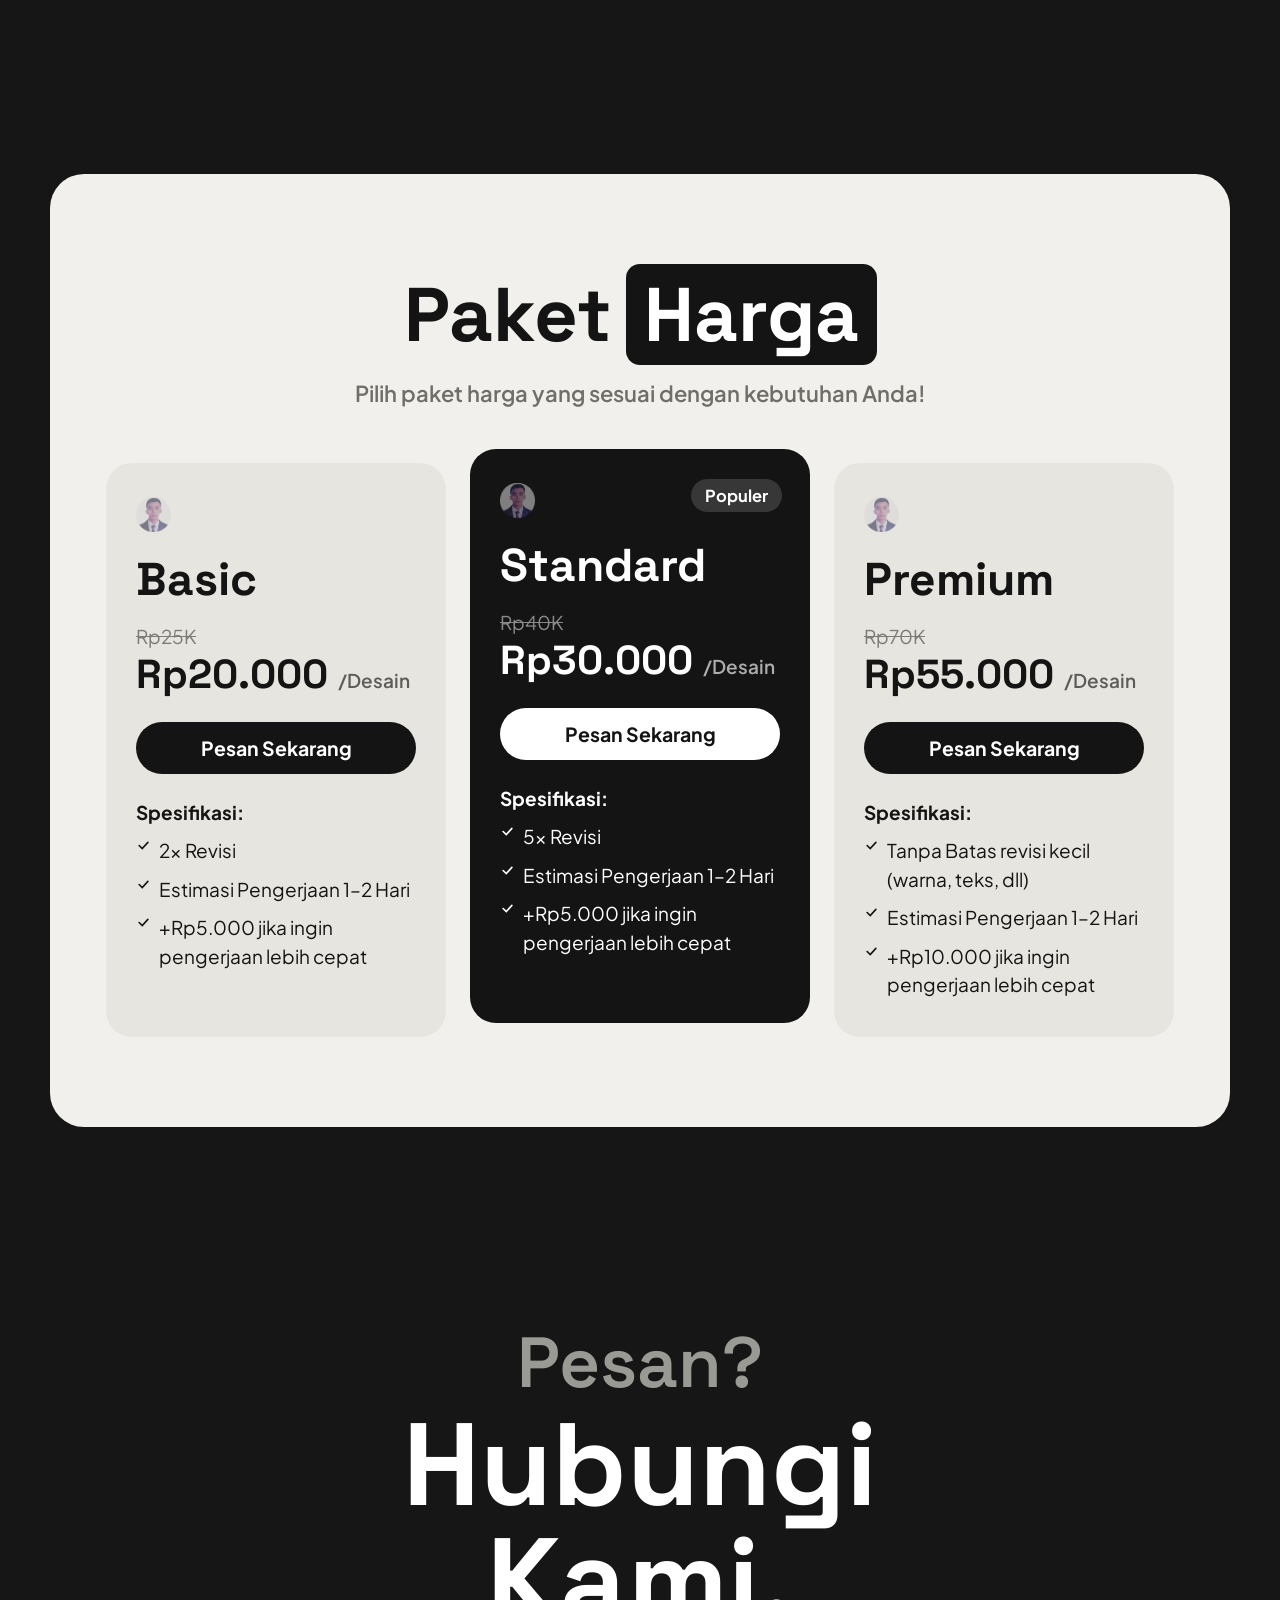
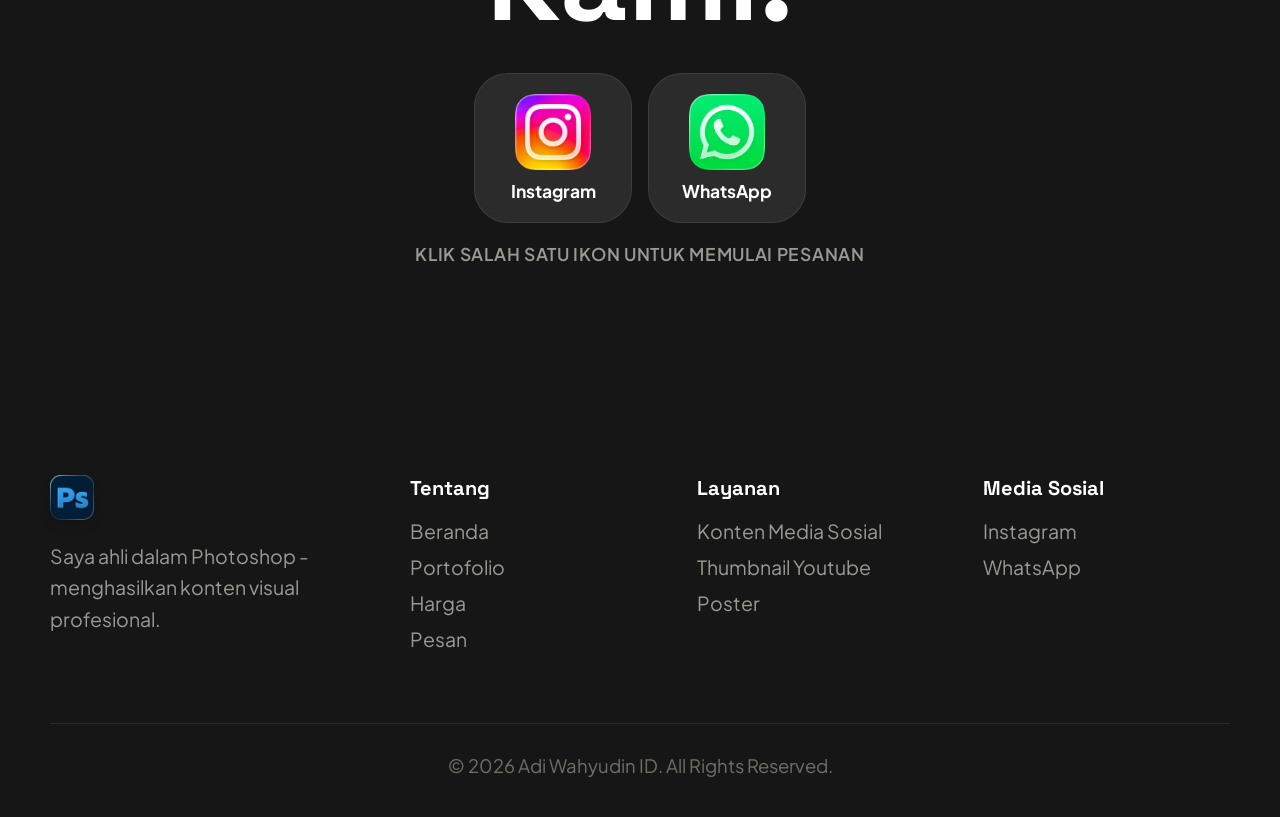
==== commit 30d18aaf: "Add files via upload" ====
--- a/index.html
+++ b/index.html
@@ -3,8 +3,8 @@
 <head>
 <meta charset="UTF-8">
 <meta name="viewport" content="width=device-width, initial-scale=1.0">
-<title>Adi Design — Desainer Grafis</title>
-<link rel="preconnect" href="https://fonts.googleapis.com">
+<title>Adi Wahyudin ID</title>
+<link rel="icon" type="image/png" href="fotoadiw.png">
 <link href="https://fonts.googleapis.com/css2?family=Space+Grotesk:wght@500;600;700&family=Plus+Jakarta+Sans:ital,wght@0,400;0,500;0,600;0,700;0,800;1,600&display=swap" rel="stylesheet">
 <style>
   :root{
@@ -175,7 +175,8 @@
   }
   .badge-caption{
     font-family:'Segoe Script','Brush Script MT',cursive;
-    font-size:46px;color:var(--ink);margin-top:12px;text-align:center;
+    font-size:34px;color:var(--ink);margin-top:12px;text-align:center;
+    white-space:nowrap;overflow:hidden;text-overflow:clip;
   }
 
   .hero-copy .hello{
@@ -188,8 +189,17 @@
     font-size:clamp(51.5px,7.3vw,92px);
     line-height:1.02;
     letter-spacing:-.02em;
-    margin-bottom:22px;
-  }
+    margin-bottom:26px;
+  }
+  .hero-socials{display:flex;flex-wrap:wrap;gap:11px;margin-bottom:30px;}
+  .hero-social{
+    width:50px;height:50px;border-radius:30%;flex-shrink:0;
+    background:var(--card-dark-alt);border:1px solid var(--line);color:var(--white);
+    display:flex;align-items:center;justify-content:center;
+    transition:.22s ease;
+  }
+  .hero-social svg{width:19px;height:19px;}
+  .hero-social:hover{background:var(--white);color:var(--ink);transform:translateY(-3px);}
   .hero-copy p{
     color:var(--muted);font-size:22.5px;line-height:1.65;max-width:480px;margin-bottom:34px;
   }
@@ -225,14 +235,14 @@
   .phone-avatar{
     width:46px;height:46px;border-radius:50%;
     background:linear-gradient(135deg,#5a5a5a,#232323);
-    display:flex;align-items:center;justify-content:center;font-family:var(--disp);font-weight:700;font-size:19px;
+    display:flex;align-items:center;justify-content:center;font-family:var(--disp);font-weight:700;font-size:12px;
   }
   .phone-handle{font-weight:700;font-size:17.5px;}
   .phone-sub{font-size:14px;color:var(--muted);}
   .phone-stats{display:flex;gap:16px;font-size:15px;color:var(--muted);margin-bottom:14px;}
   .phone-stats b{color:var(--white);display:block;font-size:17.5px;}
   .phone-grid{display:grid;grid-template-columns:repeat(3,1fr);gap:3px;}
-  .phone-grid div{aspect-ratio:1;border-radius:3px;}
+  .phone-grid div{aspect-ratio:0.9;border-radius:3px;}
   .phone-grid div:nth-child(1){background:linear-gradient(140deg,#8f8f88,#3c3c38);}
   .phone-grid div:nth-child(2){background:linear-gradient(140deg,#5c6b74,#22282b);}
   .phone-grid div:nth-child(3){background:linear-gradient(140deg,#7a6a55,#2a2420);}
@@ -242,6 +252,9 @@
   .phone-grid div:nth-child(7){background:linear-gradient(140deg,#6a5a63,#241f22);}
   .phone-grid div:nth-child(8){background:linear-gradient(140deg,#5f6a4f,#20241a);}
   .phone-grid div:nth-child(9){background:linear-gradient(140deg,#7d746a,#2a2620);}
+  .phone-grid div:nth-child(10){background:linear-gradient(140deg,#7d746a,#2a2620);}
+  .phone-grid div:nth-child(11){background:linear-gradient(140deg,#7d746a,#2a2620);}
+  .phone-grid div:nth-child(12){background:linear-gradient(140deg,#7d746a,#2a2620);}
 
   .portfolio-right h2{
     font-family:var(--disp);font-size:clamp(38px,4.6vw,54.5px);font-weight:700;margin-bottom:22px;
@@ -270,10 +283,11 @@
     transition:transform .5s cubic-bezier(.65,0,.35,1), opacity .5s ease, filter .5s ease;
   }
   .cf-slot::before{
-    content:"";position:absolute;inset:0;
+    content:"";position:absolute;inset:0;z-index:1;
     background:linear-gradient(0deg, rgba(10,10,10,.85) 0%, rgba(10,10,10,.1) 45%, transparent 68%);
   }
-  .cf-slot.center{transform:translate(-50%,-50%) scale(1);z-index:3;opacity:1;filter:none;}
+  .cf-img{width:100%;height:100%;object-fit:cover;display:block;}
+  .cf-slot.center{transform:translate(-50%,-50%) scale(1);z-index:3;opacity:1;filter:none;cursor:zoom-in;}
   .cf-slot.left{transform:translate(calc(-50% - var(--cf-gap)),-50%) scale(.8);z-index:2;opacity:.5;filter:brightness(.5) saturate(.75);cursor:pointer;}
   .cf-slot.right{transform:translate(calc(-50% + var(--cf-gap)),-50%) scale(.8);z-index:2;opacity:.5;filter:brightness(.5) saturate(.75);cursor:pointer;}
   .cf-info{position:absolute;left:calc(var(--cf-w) * 0.09);right:calc(var(--cf-w) * 0.09);bottom:calc(var(--cf-w) * 0.08);z-index:1;opacity:0;transition:opacity .3s ease .12s;}
@@ -339,47 +353,23 @@
 
   /* ---------- ORDER / CONTACT ---------- */
   #order{padding-top:40px;}
-  .order-grid{display:grid;grid-template-columns:1fr 380px;gap:60px;align-items:center;}
+  .order-left{max-width:640px;margin:0 auto;text-align:center;}
   .order-left .eyebrow-lg{
     font-family:var(--disp);font-size:clamp(40.5px,6.3vw,71px);color:var(--muted);font-weight:600;
   }
   .order-left h2{
     font-family:var(--disp);font-weight:700;font-size:clamp(62.5px,9.4vw,117px);line-height:.98;margin-bottom:36px;
   }
-  .order-icons{display:flex;gap:16px;margin-bottom:20px;flex-wrap:wrap;}
+  .order-icons{display:flex;gap:16px;margin-bottom:20px;flex-wrap:wrap;justify-content:center;}
   .order-icon{
-    width:118px;height:110px;border-radius:24px;background:var(--card-dark-alt);border:1px solid var(--line);
+    width:158px;height:150px;border-radius:34px;background:var(--card-dark-alt);border:1px solid var(--line);
     display:flex;flex-direction:column;align-items:center;justify-content:center;gap:10px;
     transition:.25s;
   }
   .order-icon:hover{background:var(--white);color:var(--ink);transform:translateY(-4px);}
-  .order-icon svg{width:26px;height:26px;}
+  .order-icon svg{width:76px;height:76px;}
   .order-icon span{font-size:17.5px;font-weight:700;}
   .order-hint{color:var(--muted);font-size:17.5px;letter-spacing:.04em;text-transform:uppercase;font-weight:600;}
-
-  .testi-wrap{
-    height:460px;overflow:hidden;position:relative;border-radius:var(--radius-lg);
-    mask-image:linear-gradient(to bottom, transparent 0, black 8%, black 92%, transparent 100%);
-    -webkit-mask-image:linear-gradient(to bottom, transparent 0, black 8%, black 92%, transparent 100%);
-  }
-  .testi-track{display:flex;flex-direction:column;gap:16px;animation:scrollUp 20s linear infinite;}
-  .testi-wrap:hover .testi-track{animation-play-state:paused;}
-  @keyframes scrollUp{
-    0%{transform:translateY(0);}
-    100%{transform:translateY(-50%);}
-  }
-  .testi-card{
-    background:var(--card-dark-alt);border:1px solid var(--line);border-radius:20px;padding:18px 20px;
-  }
-  .testi-top{display:flex;align-items:center;gap:12px;margin-bottom:8px;}
-  .testi-avatar{
-    width:38px;height:38px;border-radius:50%;flex-shrink:0;
-    background:linear-gradient(135deg,#666,#222);
-    display:flex;align-items:center;justify-content:center;font-family:var(--disp);font-size:16.5px;font-weight:700;
-  }
-  .testi-name{font-weight:700;font-size:19.5px;}
-  .stars{color:#f4c744;font-size:16.5px;letter-spacing:2px;}
-  .testi-card p{font-size:18.5px;color:var(--muted);line-height:1.5;}
 
   /* ---------- FOOTER ---------- */
   footer{padding:100px 24px 40px;}
@@ -410,7 +400,7 @@
   .no-js .reveal{opacity:1;transform:none;}
 
   @media (prefers-reduced-motion:reduce){
-    .badge-swing,.testi-track{animation:none !important;}
+    .badge-swing{animation:none !important;}
   }
 
   /* ---------- RESPONSIVE ---------- */
@@ -423,14 +413,12 @@
     .hero{grid-template-columns:1fr;padding:60px 30px 50px;text-align:center;}
     .badge-stage{margin:0 auto;}
     .hero-copy p{margin-left:auto;margin-right:auto;}
+    .hero-socials{justify-content:center;}
     .portfolio-grid{grid-template-columns:1fr;}
     .phone{margin:0 auto;}
     #prices{padding:60px 26px;}
     .price-cards{grid-template-columns:1fr;}
     .price-card.dark{transform:none;}
-    .order-grid{grid-template-columns:1fr;}
-    .order-left{text-align:center;}
-    .order-icons{justify-content:center;}
     .footer-top{grid-template-columns:1fr 1fr;}
   }
   @media (max-width:560px){
@@ -441,29 +429,57 @@
     .nav-actions{gap:8px;}
     /* coverflow size now fluid via clamp() in base rule */
   }
+
+  /* ---------- LIGHTBOX ---------- */
+  .lightbox{
+    position:fixed;inset:0;z-index:999;padding:40px 24px;
+    background:rgba(10,10,10,.92);backdrop-filter:blur(6px);
+    display:flex;align-items:center;justify-content:center;
+    opacity:0;pointer-events:none;transition:opacity .3s ease;
+  }
+  .lightbox.open{opacity:1;pointer-events:all;}
+  .lightbox-figure{
+    max-width:min(92vw,560px);margin:0;text-align:center;
+    transform:scale(.92);transition:transform .3s ease;
+  }
+  .lightbox.open .lightbox-figure{transform:scale(1);}
+  .lightbox-figure img{
+    width:100%;border-radius:24px;display:block;
+    box-shadow:0 40px 90px -20px rgba(0,0,0,.7);
+  }
+  .lightbox-figure figcaption{margin-top:20px;color:#fff;}
+  .lightbox-figure figcaption span{font-family:var(--disp);font-weight:700;font-size:23px;display:block;}
+  .lightbox-figure figcaption small{display:block;color:var(--muted);font-size:16.5px;margin-top:5px;}
+  .lightbox-close{
+    position:absolute;top:26px;right:26px;width:48px;height:48px;border-radius:50%;
+    background:rgba(255,255,255,.1);border:1px solid rgba(255,255,255,.25);color:#fff;
+    display:flex;align-items:center;justify-content:center;transition:.2s;
+  }
+  .lightbox-close svg{width:19px;height:19px;}
+  .lightbox-close:hover{background:#fff;color:var(--ink);}
 </style>
 </head>
 <body>
 
 <header>
   <div class="nav-inner">
-    <div class="logo"><span>AW</span></div>
+    <div class="logo"><img src="fotoadiw.png" alt="AWID" width="50" height="50"></div>
     <nav class="links">
-      <a href="#home" class="active">Home</a>
+      <a href="#home" class="active">Beranda</a>
       <a href="#portofolio">Portofolio</a>
-      <a href="#prices">Prices</a>
-      <a href="#order">Order</a>
+      <a href="#prices">Harga</a>
+      <a href="#order">Pesan</a>
     </nav>
     <div class="nav-actions">
-      <a href="#order" class="nav-cta">@adi.design</a>
+      <a href="https://www.instagram.com/adiwahyudinid" class="nav-cta" target="_blank" rel="noopener noreferrer">@adiwahyudinid</a>
       <button class="burger" id="burgerBtn" aria-label="Menu"><span></span></button>
     </div>
   </div>
   <div class="mobile-menu" id="mobileMenu">
-    <a href="#home">Home</a>
+    <a href="#home">Beranda</a>
     <a href="#portofolio">Portofolio</a>
-    <a href="#prices">Prices</a>
-    <a href="#order">Order</a>
+    <a href="#prices">Harga</a>
+    <a href="#order">Pesan</a>
   </div>
 </header>
 
@@ -472,12 +488,14 @@
   <div class="hero">
     <div class="badge-stage">
       <div class="badge-swing">
-        <div class="lanyard-clip">AW</div>
+        <div class="lanyard-clip">AWID</div>
         <div class="lanyard-string"></div>
         <div class="badge-card">
           <div class="badge-photo">
-            <span class="badge-tag">AW</span>
-            <span class="mono">AW</span>
+            <span class="badge-tag">AWID</span>
+            <span class="mono">
+              <img src="fotoadi.jpg" alt="AWID" width="100%" height="100%">
+            </span>
           </div>
           <div class="badge-caption">Freelancer</div>
         </div>
@@ -485,8 +503,34 @@
     </div>
     <div class="hero-copy">
       <p class="hello">Halo! Saya <b>Adi</b></p>
-      <h1>Desainer<br>Grafis.</h1>
-      <p>Seorang desainer dengan keahlian Photoshop &amp; Illustrator, berdedikasi menciptakan karya visual modern untuk membantu bisnis dan konten kreator menonjolkan identitas serta mencapai performa terbaik.</p>
+      <h1>Desainer Grafis.</h1>
+      <div class="hero-socials">
+        <a href="mailto:kontak.adiwahyudin@gmail.com" class="hero-social" aria-label="Email" target="_blank" rel="noopener noreferrer">
+          <img src="Mail.png" alt="AWID" width="100%" height="100%">
+        </a>
+        <a href="https://www.linkedin.com/in/adiwahyudinid" class="hero-social" aria-label="LinkedIn" target="_blank" rel="noopener noreferrer">
+          <img src="linkedin.png" alt="AWID" width="100%" height="100%">
+        </a>
+        <a href="https://www.instagram.com/adiwahyudinid" class="hero-social" aria-label="Instagram" target="_blank" rel="noopener noreferrer">
+          <img src="instagram.png" alt="AWID" width="100%" height="100%">
+        </a>
+        <a href="https://www.tiktok.com/@adiwahyudinid" class="hero-social" aria-label="TikTok" target="_blank" rel="noopener noreferrer">
+          <img src="tiktok.png" alt="AWID" width="100%" height="100%">
+        </a>
+        <a href="https://www.youtube.com/@adiwahyudinid" class="hero-social" aria-label="YouTube" target="_blank" rel="noopener noreferrer">
+          <img src="youtube.png" alt="AWID" width="100%" height="100%">
+        </a>
+        <a href="https://www.dribbble.com/adiwahyudinid" class="hero-social" aria-label="Dribbble" target="_blank" rel="noopener noreferrer">
+          <img src="dribbble.png" alt="AWID" width="100%" height="100%">
+        </a>
+        <a href="https://www.behance.com/adiwahyudinid" class="hero-social" aria-label="Behance" target="_blank" rel="noopener noreferrer">
+          <img src="behance.png" alt="AWID" width="100%" height="100%">
+        </a>
+        <a href="https://www.x.com/adiwahyudinid" class="hero-social" aria-label="X (Twitter)" target="_blank" rel="noopener noreferrer">
+          <img src="x.png" alt="AWID" width="100%" height="100%">
+        </a>
+      </div>
+      <p>Seorang Freelancer Desain Grafis. Dengan keahlian Photoshop, bekerja keras dan berdedikasi menciptakan karya visual modern untuk membantu konten kreator dan bisnis dalam menonjolkan identitas untuk mencapai keberhasilan.</p>
       <a href="#portofolio" class="btn-pill">Portofolio
         <svg viewBox="0 0 24 24" fill="none" stroke="currentColor" stroke-width="2.4" stroke-linecap="round"><path d="M12 5v14M5 12l7 7 7-7"/></svg>
       </a>
@@ -501,18 +545,19 @@
       <div class="phone-notch"></div>
       <div class="phone-screen">
         <div class="phone-profile">
-          <div class="phone-avatar">AW</div>
+          <div class="phone-avatar"><img src="fotoadiw.png" alt="AWID" width="100%" height="100%"></div>
           <div>
-            <div class="phone-handle">adi.design</div>
+            <div class="phone-handle">adiwahyudinid</div>
             <div class="phone-sub">Desainer Grafis</div>
           </div>
         </div>
         <div class="phone-stats">
-          <div><b>32</b>postingan</div>
-          <div><b>1.2k</b>pengikut</div>
-          <div><b>18</b>mengikuti</div>
+          <div><b>2</b>kiriman</div>
+          <div><b>8</b>pengikut</div>
+          <div><b>97</b>diikuti</div>
         </div>
         <div class="phone-grid">
+          <div><img src="fotoadi.jpg" alt="AWID" width="100%" height="100%"></div><div><img src="fotoadi.jpg" alt="AWID" width="100%" height="100%"></div><div></div>
           <div></div><div></div><div></div>
           <div></div><div></div><div></div>
           <div></div><div></div><div></div>
@@ -521,22 +566,21 @@
     </div>
 
     <div class="portfolio-right reveal">
-      <h2>Portfolio Design</h2>
+      <h2>Portofolio Desain</h2>
       <div class="tabs" id="tabs">
-        <button class="tab active" data-cat="Produk">Produk</button>
+        <button class="tab active" data-cat="Konten_Media_Sosial">Konten Media Sosial</button>
+        <button class="tab" data-cat="Thumbnail_Youtube">Thumbnail Youtube</button>
         <button class="tab" data-cat="Poster">Poster</button>
-        <button class="tab" data-cat="Clothing">Clothing</button>
-        <button class="tab" data-cat="Thumbnail">Thumbnail</button>
-        <button class="tab" data-cat="Banner">Banner</button>
       </div>
 
       <div class="coverflow-wrap">
         <div class="coverflow" id="coverflow">
-          <div class="cf-slot left" id="cfLeft"></div>
+          <div class="cf-slot left" id="cfLeft"><img class="cf-img" id="cfLeftImg" src="portfolio-images/01-produk-sneakers.jpg" alt=""></div>
           <div class="cf-slot center" id="cfCenter">
+            <img class="cf-img" id="cfCenterImg" src="portfolio-images/01-produk-sneakers.jpg" alt="">
             <div class="cf-info"><span class="cat" id="cfTitle"></span><small id="cfTag"></small></div>
           </div>
-          <div class="cf-slot right" id="cfRight"></div>
+          <div class="cf-slot right" id="cfRight"><img class="cf-img" id="cfRightImg" src="portfolio-images/01-produk-sneakers.jpg" alt=""></div>
           <button class="cf-arrow cf-prev" id="prevBtn" aria-label="Sebelumnya">
             <svg viewBox="0 0 24 24" fill="none" stroke="currentColor" stroke-width="2.4" stroke-linecap="round"><path d="M15 18l-6-6 6-6"/></svg>
           </button>
@@ -545,7 +589,7 @@
           </button>
         </div>
       </div>
-      <p class="portfolio-foot">Untuk portofolio lengkap, cek Instagram <b>@adi.design</b></p>
+      <p class="portfolio-foot">Untuk portofolio lengkap, cek Instagram <b>@adiwahyudinid</b></p>
     </div>
   </div>
 </section>
@@ -559,11 +603,11 @@
   </div>
   <div class="price-cards">
     <div class="price-card light">
-      <div class="plogo">AW</div>
+      <div class="plogo"><img src="fotoadiw.png" alt="AWID" width="35" height="35"></div>
       <h3>Basic</h3>
       <div class="price-old">Rp25K</div>
-      <div class="price-new">Rp20.000 <span>/Design</span></div>
-      <a href="#order" class="order-btn">Order Now</a>
+      <div class="price-new">Rp20.000 <span>/Desain</span></div>
+      <a href="#order" class="order-btn">Pesan Sekarang</a>
       <div class="spec-title">Spesifikasi:</div>
       <ul>
         <li><svg viewBox="0 0 24 24" fill="none" stroke="currentColor" stroke-width="2.6" stroke-linecap="round"><path d="M5 12l5 5L19 7"/></svg>2x Revisi</li>
@@ -574,11 +618,11 @@
 
     <div class="price-card dark">
       <div class="price-badge">Populer</div>
-      <div class="plogo">AW</div>
+      <div class="plogo"><img src="fotoadiw.png" alt="AWID" width="35" height="35"></div>
       <h3>Standard</h3>
       <div class="price-old">Rp40K</div>
-      <div class="price-new">Rp30.000 <span>/Design</span></div>
-      <a href="#order" class="order-btn">Order Now</a>
+      <div class="price-new">Rp30.000 <span>/Desain</span></div>
+      <a href="#order" class="order-btn">Pesan Sekarang</a>
       <div class="spec-title">Spesifikasi:</div>
       <ul>
         <li><svg viewBox="0 0 24 24" fill="none" stroke="currentColor" stroke-width="2.6" stroke-linecap="round"><path d="M5 12l5 5L19 7"/></svg>5x Revisi</li>
@@ -588,14 +632,14 @@
     </div>
 
     <div class="price-card light">
-      <div class="plogo">AW</div>
+      <div class="plogo"><img src="fotoadiw.png" alt="AWID" width="35" height="35"></div>
       <h3>Premium</h3>
       <div class="price-old">Rp70K</div>
-      <div class="price-new">Rp55.000 <span>/Design</span></div>
-      <a href="#order" class="order-btn">Order Now</a>
+      <div class="price-new">Rp55.000 <span>/Desain</span></div>
+      <a href="#order" class="order-btn">Pesan Sekarang</a>
       <div class="spec-title">Spesifikasi:</div>
       <ul>
-        <li><svg viewBox="0 0 24 24" fill="none" stroke="currentColor" stroke-width="2.6" stroke-linecap="round"><path d="M5 12l5 5L19 7"/></svg>Unlimited revisi kecil (warna, teks, dll)</li>
+        <li><svg viewBox="0 0 24 24" fill="none" stroke="currentColor" stroke-width="2.6" stroke-linecap="round"><path d="M5 12l5 5L19 7"/></svg>Tanpa Batas revisi kecil (warna, teks, dll)</li>
         <li><svg viewBox="0 0 24 24" fill="none" stroke="currentColor" stroke-width="2.6" stroke-linecap="round"><path d="M5 12l5 5L19 7"/></svg>Estimasi Pengerjaan 1–2 Hari</li>
         <li><svg viewBox="0 0 24 24" fill="none" stroke="currentColor" stroke-width="2.6" stroke-linecap="round"><path d="M5 12l5 5L19 7"/></svg>+Rp10.000 jika ingin pengerjaan lebih cepat</li>
       </ul>
@@ -606,29 +650,21 @@
 
 <!-- ORDER / CONTACT -->
 <section id="order">
-  <div class="section-inner order-grid">
+  <div class="section-inner">
     <div class="order-left reveal">
-      <div class="eyebrow-lg">Order?</div>
-      <h2>Contact Us.</h2>
+      <div class="eyebrow-lg">Pesan?</div>
+      <h2>Hubungi Kami.</h2>
       <div class="order-icons">
-        <a href="#" class="order-icon">
-          <svg viewBox="0 0 24 24" fill="none" stroke="currentColor" stroke-width="1.8"><rect x="2.5" y="2.5" width="19" height="19" rx="5.5"/><circle cx="12" cy="12" r="4.3"/><circle cx="17.3" cy="6.7" r="1.15" fill="currentColor" stroke="none"/></svg>
+        <a href="https://www.instagram.com/adiwahyudinid" class="order-icon" target="_blank" rel="noopener noreferrer">
+          <img src="instagram.png" alt="AWID" width="76" height="76">
           <span>Instagram</span>
         </a>
-        <a href="#" class="order-icon">
-          <svg viewBox="0 0 24 24" fill="currentColor" stroke="none"><path d="M12.04 2C6.58 2 2.13 6.45 2.13 11.91c0 1.77.46 3.45 1.35 4.95L2 22l5.28-1.38a9.9 9.9 0 0 0 4.76 1.21h.01c5.46 0 9.91-4.45 9.91-9.91C21.96 6.45 17.5 2 12.04 2Zm0 18.13h-.01a8.2 8.2 0 0 1-4.19-1.15l-.3-.18-3.13.82.84-3.05-.2-.31a8.2 8.2 0 0 1-1.26-4.35c0-4.53 3.69-8.22 8.25-8.22 2.2 0 4.27.86 5.83 2.42a8.18 8.18 0 0 1 2.41 5.82c0 4.53-3.69 8.2-8.24 8.2Zm4.52-6.15c-.25-.12-1.46-.72-1.68-.8-.23-.08-.39-.12-.56.13-.16.24-.64.8-.78.97-.15.16-.29.18-.54.06-.25-.13-1.05-.39-1.99-1.23-.74-.66-1.23-1.47-1.38-1.72-.14-.24-.02-.38.11-.5.11-.11.25-.29.37-.43.13-.15.17-.25.25-.42.08-.16.04-.31-.02-.43-.06-.13-.56-1.35-.77-1.84-.2-.49-.41-.42-.56-.43h-.48c-.16 0-.43.06-.66.31-.22.24-.87.85-.87 2.08 0 1.22.89 2.4 1.02 2.57.12.16 1.75 2.68 4.25 3.75.59.26 1.06.41 1.42.53.6.19 1.14.16 1.57.1.48-.07 1.46-.6 1.66-1.17.21-.58.21-1.08.15-1.18-.07-.11-.23-.17-.48-.29Z"/></svg>
+        <a href="https://api.whatsapp.com/send/?phone=6285869104690&text=Halo+kak%2C+saya+ingin+order+desain+nih.&type=phone_number&app_absent=0" class="order-icon" target="_blank" rel="noopener noreferrer">
+          <img src="whatsapp.png" alt="AWID" width="76" height="76">
           <span>WhatsApp</span>
         </a>
-        <a href="#" class="order-icon">
-          <svg viewBox="0 0 24 24" fill="currentColor" stroke="none"><path d="M18.94 5.62A17.5 17.5 0 0 0 14.6 4.2a.07.07 0 0 0-.07.03c-.19.33-.4.76-.54 1.1a16.15 16.15 0 0 0-4.86 0 8.1 8.1 0 0 0-.56-1.1.07.07 0 0 0-.07-.03 17.44 17.44 0 0 0-4.33 1.42.06.06 0 0 0-.03.02C1.7 9.1.99 12.47 1.33 15.8a.08.08 0 0 0 .03.05 17.6 17.6 0 0 0 5.05 2.6.07.07 0 0 0 .08-.03c.39-.55.73-1.13 1.03-1.74a.07.07 0 0 0-.04-.1 11.6 11.6 0 0 1-1.65-.8.07.07 0 0 1-.01-.12c.11-.08.22-.17.33-.26a.07.07 0 0 1 .07-.01c3.46 1.6 7.2 1.6 10.62 0a.07.07 0 0 1 .07.01c.11.09.22.18.33.26a.07.07 0 0 1-.01.12c-.53.31-1.08.58-1.65.8a.07.07 0 0 0-.04.1c.31.6.65 1.18 1.03 1.73a.07.07 0 0 0 .08.03 17.5 17.5 0 0 0 5.06-2.6.07.07 0 0 0 .03-.05c.4-3.85-.67-7.19-2.83-10.16a.06.06 0 0 0-.03-.02ZM8.68 13.78c-1.04 0-1.89-.97-1.89-2.16 0-1.19.83-2.16 1.89-2.16 1.07 0 1.92.98 1.9 2.16 0 1.19-.83 2.16-1.9 2.16Zm6.65 0c-1.04 0-1.89-.97-1.89-2.16 0-1.19.83-2.16 1.89-2.16 1.07 0 1.92.98 1.9 2.16 0 1.19-.82 2.16-1.9 2.16Z"/></svg>
-          <span>Discord</span>
-        </a>
       </div>
       <p class="order-hint">Klik salah satu ikon untuk memulai pesanan</p>
-    </div>
-
-    <div class="testi-wrap reveal">
-      <div class="testi-track" id="testiTrack"></div>
     </div>
   </div>
 </section>
@@ -639,34 +675,46 @@
     <div class="footer-top">
       <div>
         <div class="tool-icons">
-          <div class="app-icon app-ps">Ps</div><div class="app-icon app-ai">Ai</div><div class="app-icon app-pr">Pr</div>
+          <div class="app-icon app-ps"><img src="photoshop.png" alt="AWID" width="45" height="45"></div>
         </div>
-        <p class="footer-tagline">Saya ahli dalam Photoshop, mahir Illustrator, dan familiar dengan Premiere Pro — menghasilkan konten visual profesional.</p>
+        <p class="footer-tagline">Saya ahli dalam Photoshop - menghasilkan konten visual profesional.</p>
       </div>
       <div class="footer-col">
-        <h4>About</h4>
-        <a href="#home">Home</a>
+        <h4>Tentang</h4>
+        <a href="#home">Beranda</a>
         <a href="#portofolio">Portofolio</a>
-        <a href="#prices">Prices</a>
-        <a href="#order">Order</a>
+        <a href="#prices">Harga</a>
+        <a href="#order">Pesan</a>
       </div>
       <div class="footer-col">
-        <h4>Services</h4>
-        <a href="#">Logo Design</a>
-        <a href="#">Banner</a>
-        <a href="#">Poster</a>
-        <a href="#">and others</a>
+        <h4>Layanan</h4>
+        <a href="#tabs">Konten Media Sosial</a>
+        <a href="#tabs">Thumbnail Youtube</a>
+        <a href="#tabs">Poster</a>
       </div>
       <div class="footer-col">
-        <h4>Social</h4>
-        <a href="#">Instagram</a>
-        <a href="#">WhatsApp</a>
-        <a href="#">Discord</a>
-      </div>
-    </div>
-    <div class="footer-bottom">© 2026 Adi Wahyudin. All Rights Reserved.</div>
+        <h4>Media Sosial</h4>
+        <a href="https://www.instagram.com/adiwahyudinid" target="_blank" rel="noopener noreferrer">Instagram</a>
+        <a href="https://api.whatsapp.com/send/?phone=6285869104690&text=Halo+kak%2C+saya+ingin+order+desain+nih.&type=phone_number&app_absent=0" target="_blank" rel="noopener noreferrer">WhatsApp</a>
+      </div>
+    </div>
+    <div class="footer-bottom">© 2026 Adi Wahyudin ID. All Rights Reserved.</div>
   </div>
 </footer>
+
+<!-- LIGHTBOX -->
+<div class="lightbox" id="lightbox">
+  <button class="lightbox-close" id="lightboxClose" aria-label="Tutup">
+    <svg viewBox="0 0 24 24" fill="none" stroke="currentColor" stroke-width="2.2" stroke-linecap="round"><path d="M6 6l12 12M18 6L6 18"/></svg>
+  </button>
+  <figure class="lightbox-figure">
+    <img id="lightboxImg" src="" alt="">
+    <figcaption>
+      <span id="lightboxTitle"></span>
+      <small id="lightboxTag"></small>
+    </figcaption>
+  </figure>
+</div>
 
 <script>
   // Mobile menu
@@ -711,35 +759,34 @@
 
   // Portfolio data (placeholder — ganti dengan karya asli)
   const portfolioData = {
-    Produk: [
-      { title: 'Product Shot — Sneakers', tag: 'Editing produk & komposisi', img: '[data-uri]' },
-      { title: 'Product Shot — Skincare', tag: 'Studio look & lighting', img: '[data-uri]' },
+    Konten_Media_Sosial: [
+      { title: 'Postingan Instagram', tag: '', img: 'fotoadi.jpg' },
+      { title: 'Korsel Instagram', tag: '', img: 'fotoadi.jpg' },
+      { title: 'Template Cerita', tag: '', img: 'fotoadi.jpg' },
+      { title: 'Konten Promosi', tag: '', img: 'fotoadi.jpg' },
+    ],
+    Thumbnail_Youtube: [
+      { title: 'Thumbnail Gaming', tag: '', img: 'fotoadi.jpg' },
+      { title: 'Thumbnail Edukasi', tag: '', img: 'fotoadi.jpg' },
+      { title: 'Thumbnail Vlog', tag: '', img: 'fotoadi.jpg' },
     ],
     Poster: [
-      { title: 'Poster Event Kampus', tag: 'Layout & tipografi', img: '[data-uri]' },
-      { title: 'Poster Promo Ramadan', tag: 'Diskon & CTA visual', img: '[data-uri]' },
-    ],
-    Clothing: [
-      { title: 'Mockup Kaos Streetwear', tag: 'Desain grafis kaos', img: '[data-uri]' },
-      { title: 'Mockup Hoodie Brand Lokal', tag: 'Identitas visual brand', img: '[data-uri]' },
-    ],
-    Thumbnail: [
-      { title: 'Thumbnail YouTube Vlog', tag: 'Ekspresi & kontras tinggi', img: '[data-uri]